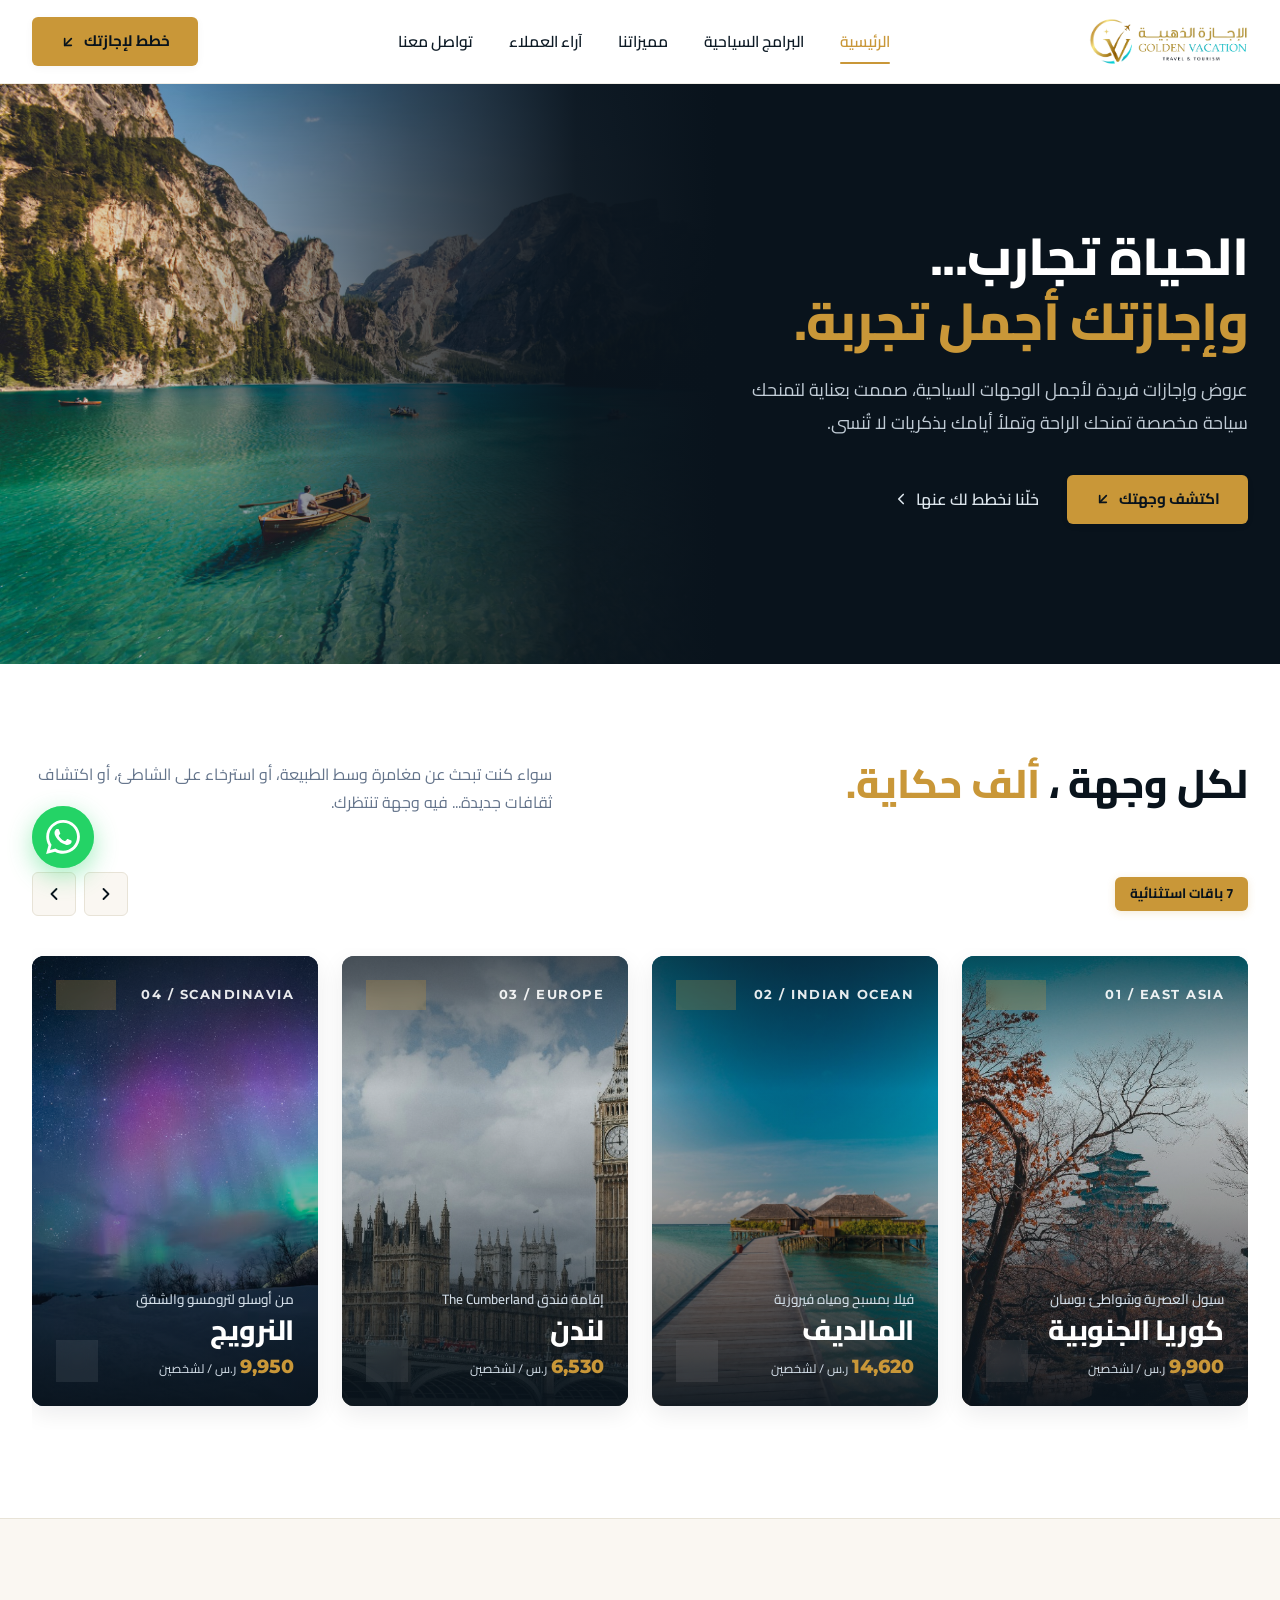
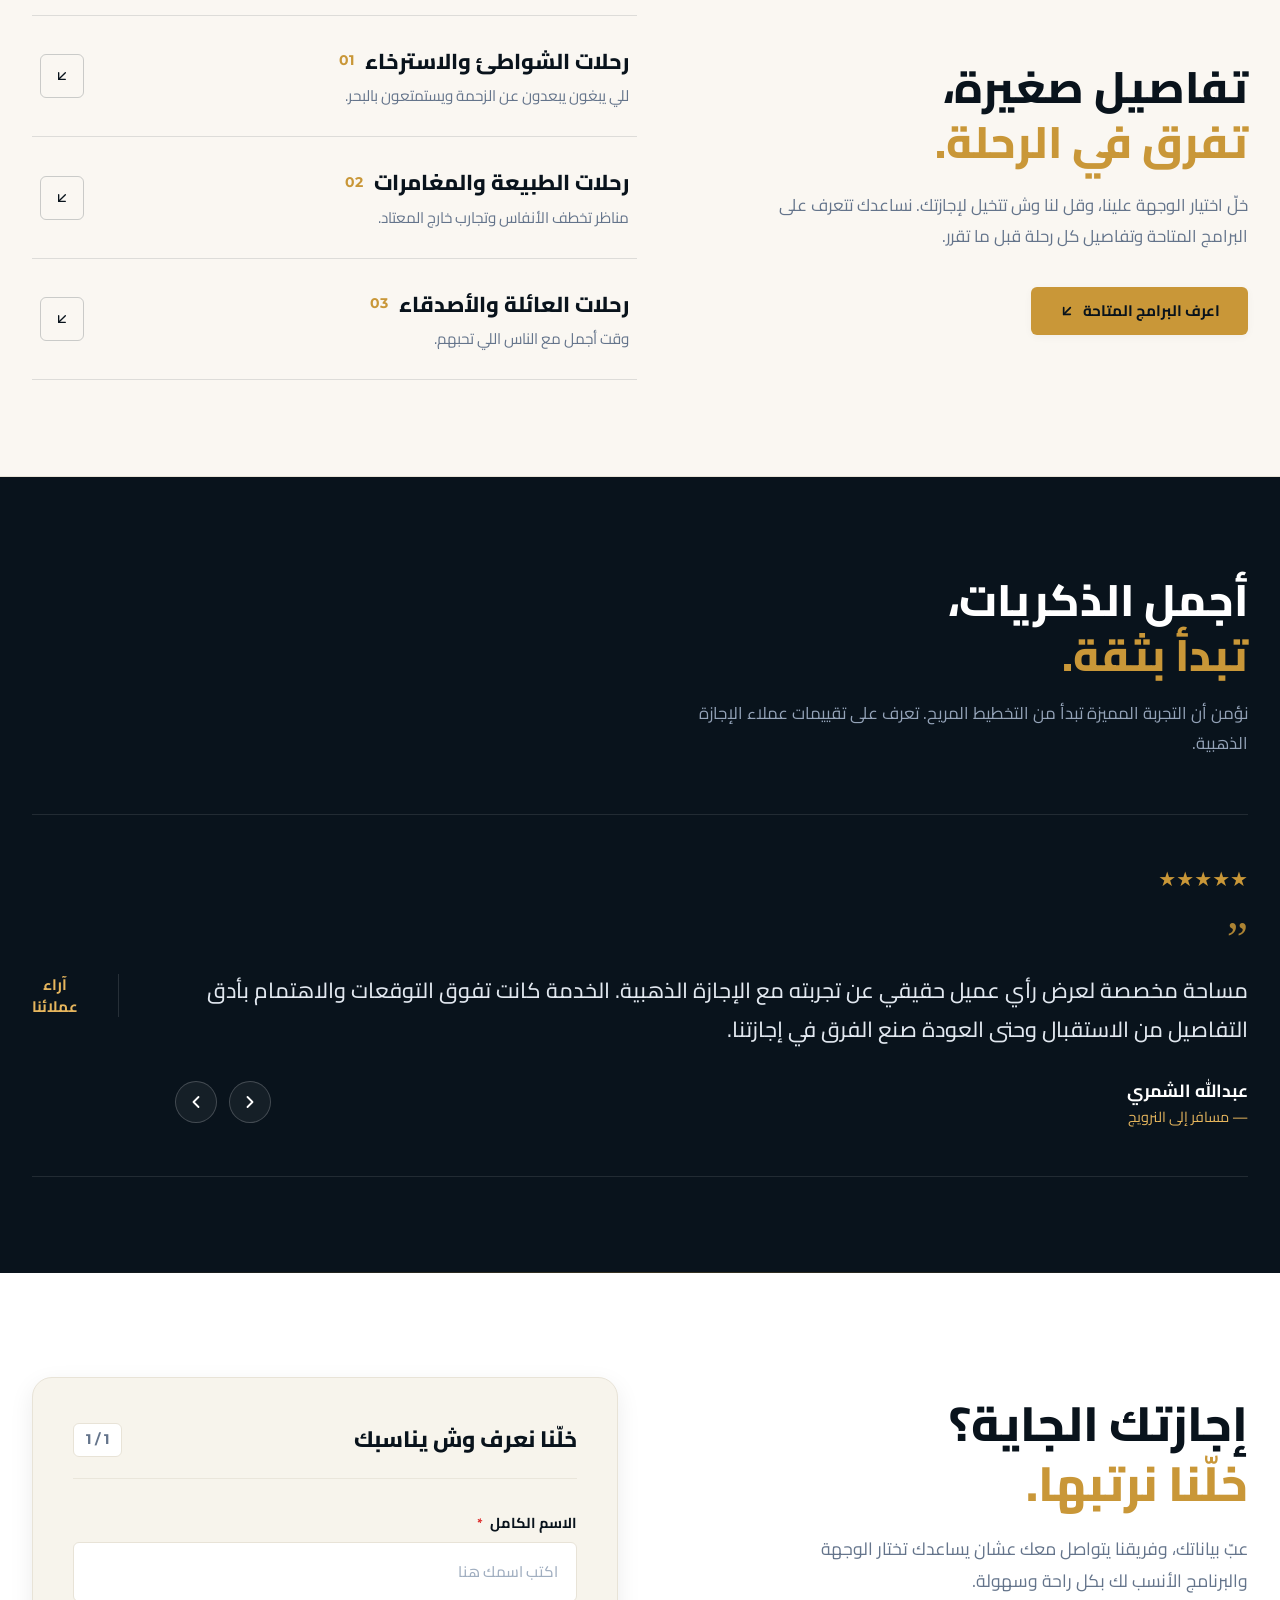
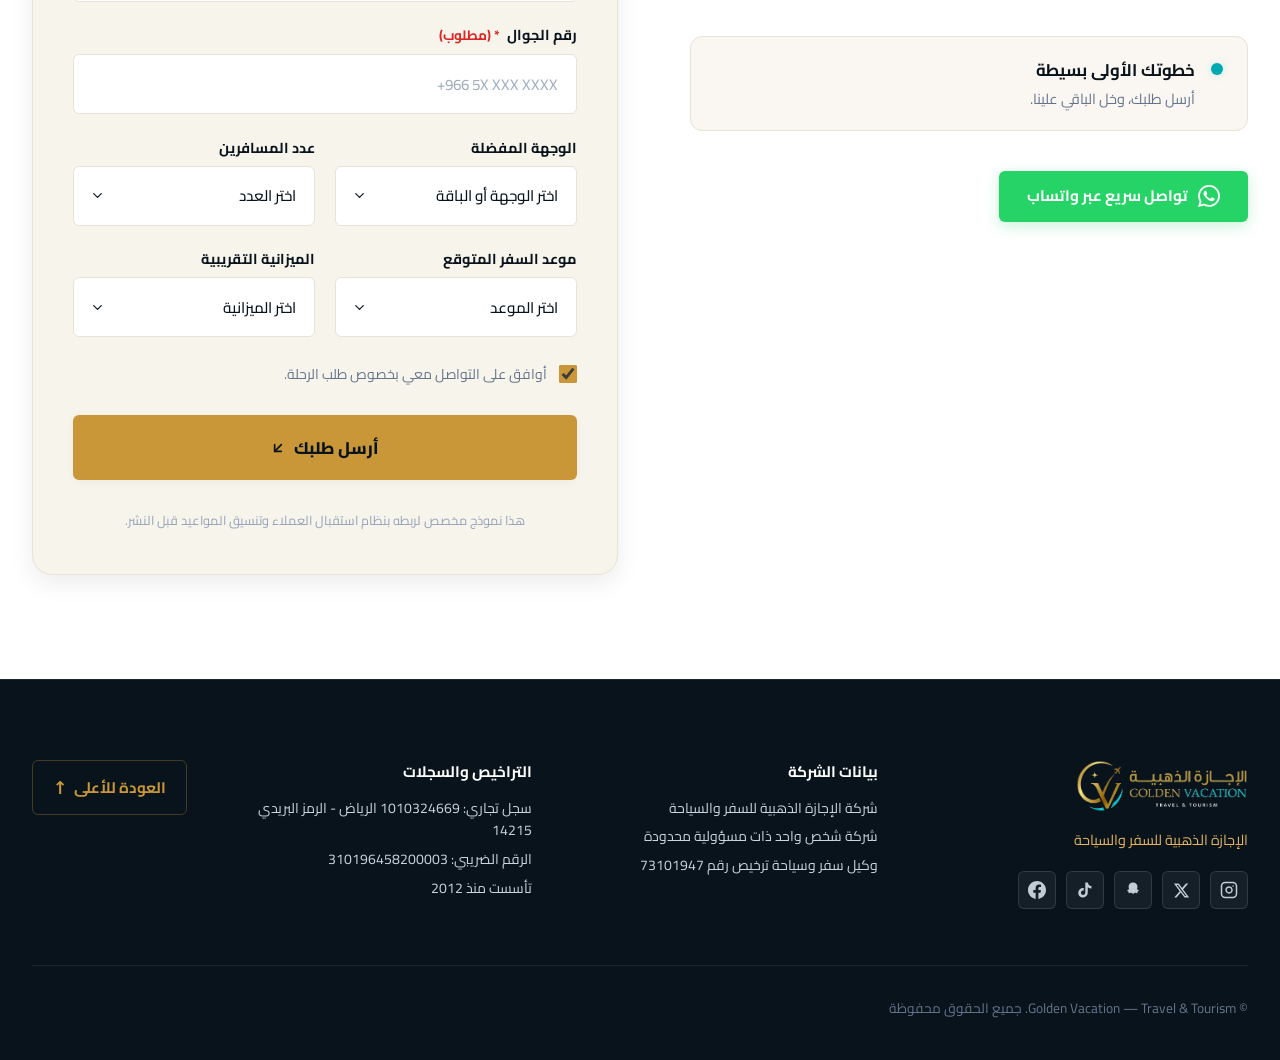
==== google.html @ 594eaebe "feat: configure dedicated Google {G2} and Snapchat {S2} landing pages and enhance traffic detection" ====
<!doctype html>
<html lang="ar" dir="rtl">
  <head>
    <meta charset="UTF-8" />
    <meta name="viewport" content="width=device-width, initial-scale=1.0" />
    <title>
      الإجازة الذهبية | Golden Vacation — الحياة تجارب وإجازتك أجمل تجربة
    </title>
    <meta
      name="description"
      content="عروض وإجازات فريدة لأجمل الوجهات السياحية، صممت بعناية لتمنحك سياحة مخصصة تمنحك الراحة وتملأ أيامك بذكريات لا تُنسى."
    />

    <!-- Favicon -->
    <link rel="icon" type="image/svg+xml" href="assets/logo.svg" />

    <!-- Google Fonts: Cairo & Montserrat -->
    <link rel="preconnect" href="https://fonts.googleapis.com" />
    <link rel="preconnect" href="https://fonts.gstatic.com" crossorigin />
    <link
      href="https://fonts.googleapis.com/css2?family=Cairo:wght@400;500;600;700;800;900&family=Montserrat:wght@500;600;700;800&display=swap"
      rel="stylesheet"
    />

    <!-- Stylesheet -->
    <link rel="stylesheet" href="styles.css?v=4.0" />
  </head>
  <body data-source="google">
    <!-- ========================================================================
       Header / Navbar
       ======================================================================== -->
    <header class="site-header">
      <div class="container nav-container">
        <!-- Right: Brand Logo -->
        <a
          href="#hero"
          class="brand-link"
          aria-label="الإجازة الذهبية الرئيسية"
        >
          <img
            src="assets/logo_original.png"
            alt="شعار الإجازة الذهبية Golden Vacation"
            class="brand-logo-img"
          />
        </a>

        <!-- Center: Navigation Links -->
        <nav aria-label="القائمة الرئيسية">
          <ul class="nav-menu" id="navMenu">
            <li><a href="#hero" class="nav-link active">الرئيسية</a></li>
            <li>
              <a href="#destinations" class="nav-link">البرامج السياحية</a>
            </li>
            <li><a href="#features" class="nav-link">مميزاتنا</a></li>
            <li><a href="#testimonials" class="nav-link">آراء العملاء</a></li>
            <li><a href="#booking" class="nav-link">تواصل معنا</a></li>
          </ul>
        </nav>

        <!-- Left: CTA Action Button & Mobile Toggle -->
        <div class="nav-actions">
          <a href="#booking" class="btn-primary">
            <span>خطط لإجازتك</span>
            <svg
              class="arrow-icon"
              viewBox="0 0 24 24"
              fill="none"
              stroke="currentColor"
              stroke-width="2.5"
              stroke-linecap="round"
              stroke-linejoin="round"
            >
              <line x1="17" y1="7" x2="7" y2="17"></line>
              <polyline points="17 17 7 17 7 7"></polyline>
            </svg>
          </a>

          <button
            class="mobile-toggle"
            id="mobileToggle"
            aria-label="فتح القائمة"
            aria-expanded="false"
          >
            <span></span>
            <span></span>
            <span></span>
          </button>
        </div>
      </div>
    </header>

    <!-- ========================================================================
       Hero Section
       ======================================================================== -->
    <section class="hero-section" id="hero">
      <div class="hero-bg-container">
        <img
          src="assets/images/hero_original.png"
          alt="بحيرة جبلية ساحرة مع قارب تجديف"
          class="hero-bg-image"
        />
        <div class="hero-gradient-overlay"></div>
      </div>

      <div class="container hero-container">
        <div class="hero-content">
          <h1 class="hero-title">
            <span class="title-white">الحياة تجارب...</span>
            <span class="title-gold">وإجازتك أجمل تجربة.</span>
          </h1>
          <p class="hero-subtitle">
            عروض وإجازات فريدة لأجمل الوجهات السياحية، صممت بعناية لتمنحك سياحة
            مخصصة تمنحك الراحة وتملأ أيامك بذكريات لا تُنسى.
          </p>

          <div class="hero-cta-group">
            <a href="#destinations" class="btn-primary">
              <span>اكتشف وجهتك</span>
              <svg
                class="arrow-icon"
                viewBox="0 0 24 24"
                fill="none"
                stroke="currentColor"
                stroke-width="2.5"
                stroke-linecap="round"
                stroke-linejoin="round"
              >
                <line x1="17" y1="7" x2="7" y2="17"></line>
                <polyline points="17 17 7 17 7 7"></polyline>
              </svg>
            </a>

            <a href="#booking" class="hero-link-secondary">
              <span>خلّنا نخطط لك عنها</span>
              <svg
                width="18"
                height="18"
                viewBox="0 0 24 24"
                fill="none"
                stroke="currentColor"
                stroke-width="2.2"
                stroke-linecap="round"
                stroke-linejoin="round"
              >
                <polyline points="15 18 9 12 15 6"></polyline>
              </svg>
            </a>
          </div>
        </div>
      </div>
    </section>

    <!-- ========================================================================
       Destinations Section ("لكل وجهة ، ألف حكاية.")
       ======================================================================== -->
    <section class="destinations-section" id="destinations">
      <div class="container">
        <!-- Section Header -->
        <div class="section-header-row">
          <div class="section-title-wrap">
            <h2 class="section-heading">
              لكل وجهة ، <span class="gold-highlight">ألف حكاية.</span>
            </h2>
          </div>

          <div class="section-desc-wrap">
            <p class="section-subtext">
              سواء كنت تبحث عن مغامرة وسط الطبيعة، أو استرخاء على الشاطئ، أو
              اكتشاف ثقافات جديدة... فيه وجهة تنتظرك.
            </p>
          </div>
        </div>

        <!-- Slider Controls & Mouse Swipe Hint -->
        <div class="destinations-toolbar">
          <div class="dest-swipe-hint">
            <span class="swipe-badge">7 باقات استثنائية</span>
            <!-- <span class="swipe-text">
              <svg
                width="18"
                height="18"
                viewBox="0 0 24 24"
                fill="none"
                stroke="currentColor"
                stroke-width="2"
                stroke-linecap="round"
                stroke-linejoin="round"
              >
                <polyline points="17 11 12 6 7 11"></polyline>
                <polyline points="17 18 12 13 7 18"></polyline>
              </svg>
            </span> -->
          </div>

          <div class="dest-slider-arrows">
            <button
              class="slider-arrow-btn prev"
              id="destPrevBtn"
              aria-label="الباقة السابقة"
              title="السابق"
            >
              <svg
                width="20"
                height="20"
                viewBox="0 0 24 24"
                fill="none"
                stroke="currentColor"
                stroke-width="2.2"
                stroke-linecap="round"
                stroke-linejoin="round"
              >
                <polyline points="9 18 15 12 9 6"></polyline>
              </svg>
            </button>
            <button
              class="slider-arrow-btn next"
              id="destNextBtn"
              aria-label="الباقة التالية"
              title="التالي"
            >
              <svg
                width="20"
                height="20"
                viewBox="0 0 24 24"
                fill="none"
                stroke="currentColor"
                stroke-width="2.2"
                stroke-linecap="round"
                stroke-linejoin="round"
              >
                <polyline points="15 18 9 12 15 6"></polyline>
              </svg>
            </button>
          </div>
        </div>

        <!-- 7 Destination Packages Carousel Grid (RTL) -->
        <div class="destinations-grid" id="destinationsGrid">
          <!-- Package 1: South Korea (كوريا الجنوبية) -->
          <article
            class="destination-card"
            data-destination="korea"
            data-category="asia"
            tabindex="0"
            role="button"
            aria-label="تفاصيل باقة كوريا الجنوبية"
          >
            <div class="card-img-wrapper">
              <img
                src="assets/images/dest_korea_original.jpg"
                alt="كوريا الجنوبية — سيول وبوسان"
                class="card-img"
                loading="lazy"
              />
            </div>
            <div class="card-overlay"></div>
            <div class="card-content">
              <div class="card-top-row">
                <div class="card-tag">01 / EAST ASIA</div>
                <div class="card-duration-badge">7 ليالي</div>
              </div>
              <div class="card-footer-info">
                <div class="card-text-block">
                  <div class="card-subtitle">سيول العصرية وشواطئ بوسان</div>
                  <h3 class="card-title">كوريا الجنوبية</h3>
                  <div class="card-price-tag">
                    <span class="price-num">9,900</span>
                    <span class="price-curr">ر.س / لشخصين</span>
                  </div>
                </div>
                <div
                  class="card-action-btn"
                  aria-hidden="true"
                  title="عرض التفاصيل"
                >
                  <svg
                    width="18"
                    height="18"
                    viewBox="0 0 24 24"
                    fill="none"
                    stroke="currentColor"
                    stroke-width="2"
                    stroke-linecap="round"
                    stroke-linejoin="round"
                  >
                    <line x1="17" y1="7" x2="7" y2="17"></line>
                    <polyline points="17 17 7 17 7 7"></polyline>
                  </svg>
                </div>
              </div>
            </div>
          </article>

          <!-- Package 2: Maldives (المالديف) -->
          <article
            class="destination-card"
            data-destination="maldives"
            data-category="islands honeymoon"
            tabindex="0"
            role="button"
            aria-label="تفاصيل باقة المالديف"
          >
            <div class="card-img-wrapper">
              <img
                src="assets/images/dest_maldives_original.jpg"
                alt="فيلا بمسبح خاص في المالديف"
                class="card-img"
                loading="lazy"
              />
            </div>
            <div class="card-overlay"></div>
            <div class="card-content">
              <div class="card-top-row">
                <div class="card-tag">02 / INDIAN OCEAN</div>
                <div class="card-duration-badge">4 ليالي</div>
              </div>
              <div class="card-footer-info">
                <div class="card-text-block">
                  <div class="card-subtitle">فيلا بمسبح ومياه فيروزية</div>
                  <h3 class="card-title">المالديف</h3>
                  <div class="card-price-tag">
                    <span class="price-num">14,620</span>
                    <span class="price-curr">ر.س / لشخصين</span>
                  </div>
                </div>
                <div
                  class="card-action-btn"
                  aria-hidden="true"
                  title="عرض التفاصيل"
                >
                  <svg
                    width="18"
                    height="18"
                    viewBox="0 0 24 24"
                    fill="none"
                    stroke="currentColor"
                    stroke-width="2"
                    stroke-linecap="round"
                    stroke-linejoin="round"
                  >
                    <line x1="17" y1="7" x2="7" y2="17"></line>
                    <polyline points="17 17 7 17 7 7"></polyline>
                  </svg>
                </div>
              </div>
            </div>
          </article>

          <!-- Package 3: London (لندن) -->
          <article
            class="destination-card"
            data-destination="london"
            data-category="europe"
            tabindex="0"
            role="button"
            aria-label="تفاصيل باقة لندن"
          >
            <div class="card-img-wrapper">
              <img
                src="assets/images/dest_london_original.jpg"
                alt="معالم لندن وساعة بيج بن"
                class="card-img"
                loading="lazy"
              />
            </div>
            <div class="card-overlay"></div>
            <div class="card-content">
              <div class="card-top-row">
                <div class="card-tag">03 / EUROPE</div>
                <div class="card-duration-badge">4 ليالي</div>
              </div>
              <div class="card-footer-info">
                <div class="card-text-block">
                  <div class="card-subtitle">إقامة فندق The Cumberland</div>
                  <h3 class="card-title">لندن</h3>
                  <div class="card-price-tag">
                    <span class="price-num">6,530</span>
                    <span class="price-curr">ر.س / لشخصين</span>
                  </div>
                </div>
                <div
                  class="card-action-btn"
                  aria-hidden="true"
                  title="عرض التفاصيل"
                >
                  <svg
                    width="18"
                    height="18"
                    viewBox="0 0 24 24"
                    fill="none"
                    stroke="currentColor"
                    stroke-width="2"
                    stroke-linecap="round"
                    stroke-linejoin="round"
                  >
                    <line x1="17" y1="7" x2="7" y2="17"></line>
                    <polyline points="17 17 7 17 7 7"></polyline>
                  </svg>
                </div>
              </div>
            </div>
          </article>

          <!-- Package 4: Norway (النرويج) -->
          <article
            class="destination-card"
            data-destination="norway"
            data-category="europe"
            tabindex="0"
            role="button"
            aria-label="تفاصيل رحلة النرويج"
          >
            <div class="card-img-wrapper">
              <img
                src="assets/images/dest_norway_original.png"
                alt="أضواء الشفق القطبي في النرويج"
                class="card-img"
                loading="lazy"
              />
            </div>
            <div class="card-overlay"></div>
            <div class="card-content">
              <div class="card-top-row">
                <div class="card-tag">04 / SCANDINAVIA</div>
                <div class="card-duration-badge">7 ليالي</div>
              </div>
              <div class="card-footer-info">
                <div class="card-text-block">
                  <div class="card-subtitle">من أوسلو لترومسو والشفق</div>
                  <h3 class="card-title">النرويج</h3>
                  <div class="card-price-tag">
                    <span class="price-num">9,950</span>
                    <span class="price-curr">ر.س / لشخصين</span>
                  </div>
                </div>
                <div
                  class="card-action-btn"
                  aria-hidden="true"
                  title="عرض التفاصيل"
                >
                  <svg
                    width="18"
                    height="18"
                    viewBox="0 0 24 24"
                    fill="none"
                    stroke="currentColor"
                    stroke-width="2"
                    stroke-linecap="round"
                    stroke-linejoin="round"
                  >
                    <line x1="17" y1="7" x2="7" y2="17"></line>
                    <polyline points="17 17 7 17 7 7"></polyline>
                  </svg>
                </div>
              </div>
            </div>
          </article>

          <!-- Package 5: Thailand (تايلاند — شهر عسل) -->
          <article
            class="destination-card"
            data-destination="thailand"
            data-category="asia honeymoon"
            tabindex="0"
            role="button"
            aria-label="تفاصيل باقة تايلاند شهر عسل"
          >
            <div class="card-img-wrapper">
              <img
                src="assets/images/dest_thailand_original.png"
                alt="بانكوك وبوكيت في تايلاند"
                class="card-img"
                loading="lazy"
              />
            </div>
            <div class="card-overlay"></div>
            <div class="card-content">
              <div class="card-top-row">
                <div class="card-tag">05 / HONEYMOON</div>
                <div class="card-duration-badge">شهر عسل - 8 ليالي</div>
              </div>
              <div class="card-footer-info">
                <div class="card-text-block">
                  <div class="card-subtitle">بانكوك وبوكيت وفيلا بمسبح</div>
                  <h3 class="card-title">تايلاند</h3>
                  <div class="card-price-tag">
                    <span class="price-num">6,180</span>
                    <span class="price-curr">ر.س / لشخصين</span>
                  </div>
                </div>
                <div
                  class="card-action-btn"
                  aria-hidden="true"
                  title="عرض التفاصيل"
                >
                  <svg
                    width="18"
                    height="18"
                    viewBox="0 0 24 24"
                    fill="none"
                    stroke="currentColor"
                    stroke-width="2"
                    stroke-linecap="round"
                    stroke-linejoin="round"
                  >
                    <line x1="17" y1="7" x2="7" y2="17"></line>
                    <polyline points="17 17 7 17 7 7"></polyline>
                  </svg>
                </div>
              </div>
            </div>
          </article>

          <!-- Package 6: Georgia (جورجيا) -->
          <article
            class="destination-card"
            data-destination="georgia"
            data-category="europe"
            tabindex="0"
            role="button"
            aria-label="تفاصيل رحلة جورجيا"
          >
            <div class="card-img-wrapper">
              <img
                src="assets/images/dest_georgia_original.png"
                alt="مدينة تبليسي وجبال جورجيا"
                class="card-img"
                loading="lazy"
              />
            </div>
            <div class="card-overlay"></div>
            <div class="card-content">
              <div class="card-top-row">
                <div class="card-tag">06 / CAUCASUS</div>
                <div class="card-duration-badge">7 ليالي</div>
              </div>
              <div class="card-footer-info">
                <div class="card-text-block">
                  <div class="card-subtitle">تبليسي وباكورياني وسحر باتومي</div>
                  <h3 class="card-title">جورجيا</h3>
                  <div class="card-price-tag">
                    <span class="price-num">3,650</span>
                    <span class="price-curr">ر.س / لشخصين</span>
                  </div>
                </div>
                <div
                  class="card-action-btn"
                  aria-hidden="true"
                  title="عرض التفاصيل"
                >
                  <svg
                    width="18"
                    height="18"
                    viewBox="0 0 24 24"
                    fill="none"
                    stroke="currentColor"
                    stroke-width="2"
                    stroke-linecap="round"
                    stroke-linejoin="round"
                  >
                    <line x1="17" y1="7" x2="7" y2="17"></line>
                    <polyline points="17 17 7 17 7 7"></polyline>
                  </svg>
                </div>
              </div>
            </div>
          </article>

          <!-- Package 7: Mauritius (موريشيوس) -->
          <article
            class="destination-card"
            data-destination="mauritius"
            data-category="islands"
            tabindex="0"
            role="button"
            aria-label="تفاصيل رحلة موريشيوس"
          >
            <div class="card-img-wrapper">
              <img
                src="assets/images/dest_mauritius_original.png"
                alt="منتجعات موريشيوس الفاخرة والمحيط"
                class="card-img"
                loading="lazy"
              />
            </div>
            <div class="card-overlay"></div>
            <div class="card-content">
              <div class="card-top-row">
                <div class="card-tag">07 / INDIAN OCEAN</div>
                <div class="card-duration-badge">5 ليالي</div>
              </div>
              <div class="card-footer-info">
                <div class="card-text-block">
                  <div class="card-subtitle">جناح بإطلالة محيط وجولات خاصة</div>
                  <h3 class="card-title">موريشيوس</h3>
                  <div class="card-price-tag">
                    <span class="price-num">11,650</span>
                    <span class="price-curr">ر.س / لشخصين</span>
                  </div>
                </div>
                <div
                  class="card-action-btn"
                  aria-hidden="true"
                  title="عرض التفاصيل"
                >
                  <svg
                    width="18"
                    height="18"
                    viewBox="0 0 24 24"
                    fill="none"
                    stroke="currentColor"
                    stroke-width="2"
                    stroke-linecap="round"
                    stroke-linejoin="round"
                  >
                    <line x1="17" y1="7" x2="7" y2="17"></line>
                    <polyline points="17 17 7 17 7 7"></polyline>
                  </svg>
                </div>
              </div>
            </div>
          </article>
        </div>
      </div>
    </section>

    <!-- ========================================================================
       Features Section ("تفاصيل صغيرة، تفرق في الرحلة.")
       ======================================================================== -->
    <section class="features-section" id="features">
      <div class="container features-layout">
        <!-- Right Column: Heading & Description -->
        <div class="features-text-col">
          <h2 class="features-heading">
            <span class="line-dark">تفاصيل صغيرة،</span>
            <span class="line-gold">تفرق في الرحلة.</span>
          </h2>
          <p class="features-desc">
            خلّ اختيار الوجهة علينا، وقل لنا وش تتخيل لإجازتك. نساعدك تتعرف على
            البرامج المتاحة وتفاصيل كل رحلة قبل ما تقرر.
          </p>
          <a href="#booking" class="btn-primary">
            <span>اعرف البرامج المتاحة</span>
            <svg
              class="arrow-icon"
              viewBox="0 0 24 24"
              fill="none"
              stroke="currentColor"
              stroke-width="2.5"
              stroke-linecap="round"
              stroke-linejoin="round"
            >
              <line x1="17" y1="7" x2="7" y2="17"></line>
              <polyline points="17 17 7 17 7 7"></polyline>
            </svg>
          </a>
        </div>

        <!-- Left Column: 3 Feature Rows -->
        <div class="features-list">
          <!-- Feature 1 -->
          <div
            class="feature-item-card"
            onclick="
              document
                .getElementById('booking')
                .scrollIntoView({ behavior: 'smooth' })
            "
          >
            <div class="feature-info">
              <div class="feature-header-line">
                <h3 class="feature-name">رحلات الشواطئ والاسترخاء</h3>
                <span class="feature-num">01</span>
              </div>
              <p class="feature-summary">
                للي يبغون يبعدون عن الزحمة ويستمتعون بالبحر.
              </p>
            </div>
            <div class="feature-arrow-btn" aria-hidden="true">
              <svg
                width="16"
                height="16"
                viewBox="0 0 24 24"
                fill="none"
                stroke="currentColor"
                stroke-width="2"
                stroke-linecap="round"
                stroke-linejoin="round"
              >
                <line x1="17" y1="7" x2="7" y2="17"></line>
                <polyline points="17 17 7 17 7 7"></polyline>
              </svg>
            </div>
          </div>

          <!-- Feature 2 -->
          <div
            class="feature-item-card"
            onclick="
              document
                .getElementById('booking')
                .scrollIntoView({ behavior: 'smooth' })
            "
          >
            <div class="feature-info">
              <div class="feature-header-line">
                <h3 class="feature-name">رحلات الطبيعة والمغامرات</h3>
                <span class="feature-num">02</span>
              </div>
              <p class="feature-summary">
                مناظر تخطف الأنفاس وتجارب خارج المعتاد.
              </p>
            </div>
            <div class="feature-arrow-btn" aria-hidden="true">
              <svg
                width="16"
                height="16"
                viewBox="0 0 24 24"
                fill="none"
                stroke="currentColor"
                stroke-width="2"
                stroke-linecap="round"
                stroke-linejoin="round"
              >
                <line x1="17" y1="7" x2="7" y2="17"></line>
                <polyline points="17 17 7 17 7 7"></polyline>
              </svg>
            </div>
          </div>

          <!-- Feature 3 -->
          <div
            class="feature-item-card"
            onclick="
              document
                .getElementById('booking')
                .scrollIntoView({ behavior: 'smooth' })
            "
          >
            <div class="feature-info">
              <div class="feature-header-line">
                <h3 class="feature-name">رحلات العائلة والأصدقاء</h3>
                <span class="feature-num">03</span>
              </div>
              <p class="feature-summary">وقت أجمل مع الناس اللي تحبهم.</p>
            </div>
            <div class="feature-arrow-btn" aria-hidden="true">
              <svg
                width="16"
                height="16"
                viewBox="0 0 24 24"
                fill="none"
                stroke="currentColor"
                stroke-width="2"
                stroke-linecap="round"
                stroke-linejoin="round"
              >
                <line x1="17" y1="7" x2="7" y2="17"></line>
                <polyline points="17 17 7 17 7 7"></polyline>
              </svg>
            </div>
          </div>
        </div>
      </div>
    </section>

    <!-- ========================================================================
       Testimonials Section ("أجمل الذكريات، تبدأ بثقة.")
       ======================================================================== -->
    <section class="testimonials-section" id="testimonials">
      <div class="container">
        <!-- Section Header -->
        <div class="testimonials-header">
          <h2 class="testimonials-heading">
            <span class="line-white">أجمل الذكريات،</span>
            <span class="line-gold">تبدأ بثقة.</span>
          </h2>
          <p class="testimonials-subtext">
            نؤمن أن التجربة المميزة تبدأ من التخطيط المريح. تعرف على تقييمات
            عملاء الإجازة الذهبية.
          </p>
        </div>

        <!-- Testimonial Carousel Card -->
        <div class="testimonial-card-main">
          <!-- Right Main Body -->
          <div class="testimonial-body">
            <div class="stars-row" aria-label="تقييم 5 نجوم">★★★★★</div>
            <div class="quote-icon-decor">”</div>
            <p class="testimonial-quote-text" id="testimonialQuote">
              مساحة مخصصة لعرض رأي عميل حقيقي عن تجربته مع الإجازة الذهبية.
              الخدمة كانت تفوق التوقعات والاهتمام بأدق التفاصيل من الاستقبال
              وحتى العودة صنع الفرق في إجازتنا.
            </p>

            <div class="author-row">
              <div class="author-info">
                <div class="author-name" id="authorName">عبدالله الشمري</div>
                <div class="author-destination" id="authorDest">
                  — مسافر إلى النرويج
                </div>
              </div>

              <!-- Navigation Controls -->
              <div class="carousel-nav-btns">
                <button
                  class="nav-circle-btn"
                  id="prevTestimonial"
                  aria-label="الرأي السابق"
                >
                  <svg
                    width="20"
                    height="20"
                    viewBox="0 0 24 24"
                    fill="none"
                    stroke="currentColor"
                    stroke-width="2.2"
                    stroke-linecap="round"
                    stroke-linejoin="round"
                  >
                    <polyline points="9 18 15 12 9 6"></polyline>
                  </svg>
                </button>
                <button
                  class="nav-circle-btn"
                  id="nextTestimonial"
                  aria-label="الرأي التالي"
                >
                  <svg
                    width="20"
                    height="20"
                    viewBox="0 0 24 24"
                    fill="none"
                    stroke="currentColor"
                    stroke-width="2.2"
                    stroke-linecap="round"
                    stroke-linejoin="round"
                  >
                    <polyline points="15 18 9 12 15 6"></polyline>
                  </svg>
                </button>
              </div>
            </div>
          </div>

          <!-- Left Side Label -->
          <div class="testimonial-side-label">
            <span>آراء</span>
            <span>عملائنا</span>
          </div>
        </div>
      </div>
    </section>

    <!-- ========================================================================
       Booking & Consultation Section ("إجازتك الجاية؟ خلّنا نرتبها.")
       ======================================================================== -->
    <section class="booking-section" id="booking">
      <div class="container booking-layout">
        <!-- Right Column: Heading & WhatsApp CTA -->
        <div class="booking-text-col">
          <h2 class="booking-heading">
            <span class="line-dark">إجازتك الجاية؟</span>
            <span class="line-gold">خلّنا نرتبها.</span>
          </h2>
          <p class="booking-desc">
            عبّ بياناتك، وفريقنا يتواصل معك عشان يساعدك تختار الوجهة والبرنامج
            الأنسب لك بكل راحة وسهولة.
          </p>

          <!-- Trust Indicator Box -->
          <div class="trust-badge-box">
            <div class="trust-dot"></div>
            <div>
              <div class="trust-title">خطوتك الأولى بسيطة</div>
              <div class="trust-subtitle">أرسل طلبك، وخل الباقي علينا.</div>
            </div>
          </div>

          <!-- WhatsApp Quick Link -->
          <a
            href="https://wa.me/966551433434?text=%D9%85%D8%B1%D8%AD%D8%A8%D8%A7%D9%8B%D8%8C%20%D8%A3%D8%B1%D8%BA%D8%A8%20%D8%A8%D8%A7%D9%84%D8%A7%D8%B3%D8%AA%D9%81%D8%B3%D8%A7%D8%B1%20%D8%B9%D9%86%20%D8%A8%D8%B1%D8%A7%D9%85%D8%AC%20%D8%A7%D9%84%D8%A5%D8%AC%D8%A7%D8%B2%D8%A9%20%D8%A7%D9%84%D8%B0%D9%87%D8%A8%D9%8A%D8%A9%20%7BG2%7D"
            target="_blank"
            rel="noopener noreferrer"
            class="whatsapp-direct-btn"
            id="directWhatsappBtn"
          >
            <svg width="22" height="22" viewBox="0 0 24 24" fill="currentColor">
              <path
                d="M.057 24l1.687-6.163c-1.041-1.804-1.588-3.849-1.587-5.946.003-6.556 5.338-11.891 11.893-11.891 3.181.001 6.167 1.24 8.413 3.488 2.245 2.248 3.481 5.236 3.48 8.414-.003 6.557-5.338 11.892-11.893 11.892-1.99-.001-3.951-.5-5.688-1.448l-6.305 1.654zm6.597-3.807c1.676.995 3.276 1.591 5.392 1.592 5.448 0 9.886-4.434 9.889-9.885.002-5.462-4.415-9.89-9.881-9.892-5.452 0-9.887 4.434-9.889 9.884-.001 2.225.651 3.891 1.746 5.634l-.999 3.648 3.742-.981zm11.387-5.464c-.074-.124-.272-.198-.57-.347-.297-.149-1.758-.868-2.031-.967-.272-.099-.47-.149-.669.149-.198.297-.768.967-.941 1.165-.173.198-.347.223-.644.074-.297-.149-1.255-.462-2.39-1.475-.883-.788-1.48-1.761-1.653-2.059-.173-.297-.018-.458.13-.606.134-.133.297-.347.446-.521.151-.172.2-.296.3-.495.099-.198.05-.372-.025-.521-.075-.148-.669-1.611-.916-2.206-.242-.579-.487-.501-.669-.51l-.57-.01c-.198 0-.52.074-.792.372s-1.04 1.016-1.04 2.479 1.065 2.876 1.213 3.074c.149.198 2.095 3.2 5.076 4.487.709.306 1.263.489 1.694.626.712.226 1.36.194 1.872.118.571-.085 1.758-.719 2.006-1.413.248-.695.248-1.29.173-1.414z"
              />
            </svg>
            <span>تواصل سريع عبر واتساب</span>
          </a>
        </div>

        <!-- Left Column: Interactive Booking Form -->
        <div class="form-card">
          <div class="form-header">
            <h3 class="form-title">خلّنا نعرف وش يناسبك</h3>
            <span class="form-step-tag">1 / 1</span>
          </div>

          <form class="booking-form" id="bookingForm" novalidate>
            <!-- Full Name -->
            <div class="form-group">
              <label for="fullName" class="form-label"
                >الاسم الكامل <span class="required-badge">*</span></label
              >
              <input
                type="text"
                id="fullName"
                class="form-input"
                placeholder="اكتب اسمك هنا"
                required
                autocomplete="name"
              />
              <div
                class="form-field-error"
                id="nameError"
                style="display: none"
              ></div>
            </div>

            <!-- Phone Number -->
            <div class="form-group">
              <label for="phoneNumber" class="form-label"
                >رقم الجوال <span class="required-badge">* (مطلوب)</span></label
              >
              <input
                type="tel"
                id="phoneNumber"
                class="form-input"
                placeholder="+966 5X XXX XXXX"
                dir="ltr"
                style="text-align: right"
                required
                pattern="^(\+?966|00966|0)?5[0-9]{8}$"
                inputmode="tel"
                autocomplete="tel"
              />
              <div
                class="form-field-error"
                id="phoneError"
                style="display: none"
              ></div>
            </div>

            <!-- Destination & Travelers (2 cols) -->
            <div class="form-row-2">
              <div class="form-group">
                <label for="destinationSelect" class="form-label"
                  >الوجهة المفضلة</label
                >
                <select id="destinationSelect" class="form-select" required>
                  <option value="" disabled selected>
                    اختر الوجهة أو الباقة
                  </option>
                  <option value="korea">
                    كوريا الجنوبية (7 ليالي — 9,900 ر.س)
                  </option>
                  <option value="maldives">
                    المالديف (4 ليالي — 14,620 ر.س)
                  </option>
                  <option value="london">لندن (4 ليالي — 6,530 ر.س)</option>
                  <option value="norway">النرويج (7 ليالي — 9,950 ر.س)</option>
                  <option value="thailand">
                    تايلاند — شهر عسل (8 ليالي — 6,180 ر.س)
                  </option>
                  <option value="georgia">جورجيا (7 ليالي — 3,650 ر.س)</option>
                  <option value="mauritius">
                    موريشيوس (5 ليالي — 11,650 ر.س)
                  </option>
                  <option value="other">وجهة أخرى (حدد لاحقاً)</option>
                </select>
              </div>

              <div class="form-group">
                <label for="travelersSelect" class="form-label"
                  >عدد المسافرين</label
                >
                <select id="travelersSelect" class="form-select" required>
                  <option value="" disabled selected>اختر العدد</option>
                  <option value="1">شخص واحد</option>
                  <option value="2">شخصين</option>
                  <option value="3-4">عائلة (3 - 4 أشخاص)</option>
                  <option value="5+">عائلة أو مجموعة (5+ أشخاص)</option>
                </select>
              </div>
            </div>

            <!-- Date & Budget (2 cols) -->
            <div class="form-row-2">
              <div class="form-group">
                <label for="travelDateSelect" class="form-label"
                  >موعد السفر المتوقع</label
                >
                <select id="travelDateSelect" class="form-select">
                  <option value="" disabled selected>اختر الموعد</option>
                  <option value="soon">خلال أسبوعين</option>
                  <option value="next_month">خلال الشهر القادم</option>
                  <option value="summer">موسم الصيف القادم</option>
                  <option value="holidays">عطلة الأعياد</option>
                  <option value="flexible">تاريخ مرن</option>
                </select>
              </div>

              <div class="form-group">
                <label for="budgetSelect" class="form-label"
                  >الميزانية التقريبية</label
                >
                <select id="budgetSelect" class="form-select">
                  <option value="" disabled selected>اختر الميزانية</option>
                  <option value="economy">اقتصادية ومدروسة</option>
                  <option value="comfort">متوسطة ومميزة</option>
                  <option value="vip">فاخرة VIP</option>
                </select>
              </div>
            </div>

            <!-- Agreement Checkbox -->
            <label class="form-checkbox-label">
              <input
                type="checkbox"
                id="agreementCheckbox"
                class="form-checkbox"
                required
                checked
              />
              <span>أوافق على التواصل معي بخصوص طلب الرحلة.</span>
            </label>

            <!-- Submit Button -->
            <button type="submit" class="btn-primary btn-submit-booking">
              <span>أرسل طلبك</span>
              <svg
                class="arrow-icon"
                viewBox="0 0 24 24"
                fill="none"
                stroke="currentColor"
                stroke-width="2.5"
                stroke-linecap="round"
                stroke-linejoin="round"
              >
                <line x1="17" y1="7" x2="7" y2="17"></line>
                <polyline points="17 17 7 17 7 7"></polyline>
              </svg>
            </button>

            <p class="form-disclaimer">
              هذا نموذج مخصص لربطه بنظام استقبال العملاء وتنسيق المواعيد قبل
              النشر.
            </p>
          </form>
        </div>
      </div>
    </section>

    <!-- ========================================================================
       Footer Section
       ======================================================================== -->
    <footer class="site-footer">
      <div class="container">
        <div class="footer-top-grid">
          <!-- Column 1: Logo & Tagline -->
          <div class="footer-brand-col">
            <img
              src="assets/logo_footer_crisp.png"
              alt="شعار الإجازة الذهبية"
              class="footer-logo-img"
            />
            <p class="footer-brand-desc">الإجازة الذهبية للسفر والسياحة</p>

            <!-- Social Media Links (Horizontal) -->
            <div
              class="footer-social-links"
              style="
                display: flex;
                flex-direction: row;
                align-items: center;
                justify-content: flex-start;
                gap: 10px;
                margin-top: 1.25rem;
                flex-wrap: nowrap;
              "
              aria-label="قنوات التواصل الاجتماعي"
            >
              <a
                href="https://www.instagram.com/goldenvac_sa/"
                target="_blank"
                rel="noopener noreferrer"
                class="social-icon-btn"
                style="
                  display: inline-flex;
                  align-items: center;
                  justify-content: center;
                  width: 38px;
                  height: 38px;
                  flex-shrink: 0;
                "
                aria-label="إنستغرام — الإجازة الذهبية"
                title="إنستغرام"
              >
                <svg
                  width="18"
                  height="18"
                  viewBox="0 0 24 24"
                  fill="none"
                  stroke="currentColor"
                  stroke-width="2"
                  stroke-linecap="round"
                  stroke-linejoin="round"
                >
                  <rect x="2" y="2" width="20" height="20" rx="5" ry="5"></rect>
                  <path
                    d="M16 11.37A4 4 0 1 1 12.63 8 4 4 0 0 1 16 11.37z"
                  ></path>
                  <line x1="17.5" y1="6.5" x2="17.51" y2="6.5"></line>
                </svg>
              </a>

              <a
                href="https://x.com/goldenvac_sa"
                target="_blank"
                rel="noopener noreferrer"
                class="social-icon-btn"
                style="
                  display: inline-flex;
                  align-items: center;
                  justify-content: center;
                  width: 38px;
                  height: 38px;
                  flex-shrink: 0;
                "
                aria-label="منصة إكس (تويتر) — الإجازة الذهبية"
                title="منصة إكس"
              >
                <svg
                  width="17"
                  height="17"
                  viewBox="0 0 24 24"
                  fill="currentColor"
                >
                  <path
                    d="M18.244 2.25h3.308l-7.227 8.26 8.502 11.24H16.17l-5.214-6.817L4.99 21.75H1.68l7.73-8.835L1.254 2.25H8.08l4.713 6.231zm-1.161 17.52h1.833L7.084 4.126H5.117z"
                  />
                </svg>
              </a>

              <a
                href="https://www.snapchat.com/@goldenvac_sa"
                target="_blank"
                rel="noopener noreferrer"
                class="social-icon-btn"
                style="
                  display: inline-flex;
                  align-items: center;
                  justify-content: center;
                  width: 38px;
                  height: 38px;
                  flex-shrink: 0;
                "
                aria-label="سناب شات — الإجازة الذهبية"
                title="سناب شات"
              >
                <svg
                  width="18"
                  height="18"
                  viewBox="0 0 24 24"
                  fill="currentColor"
                >
                  <path
                    d="M12.004 2c-3.79 0-5.88 2.63-5.88 5.6 0 1.25.39 2.45.67 3.32-.42.22-.96.55-1.47.88-.47.3-.87.64-.87 1.09 0 .58.55.93 1.39 1.15.09.43.34 1.49.52 1.94.07.17.21.31.42.36.19.04.41-.01.62-.12.63-.35 1.54-.73 2.58-.29.83.35 1.48.91 2.05.91s1.22-.56 2.05-.91c1.04-.44 1.95-.06 2.58.29.21.11.43.16.62.12.21-.05.35-.19.42-.36.18-.45.43-1.51.52-1.94.84-.22 1.39-.57 1.39-1.15 0-.45-.4-.79-.87-1.09-.51-.33-1.05-.66-1.47-.88.28-.87.67-2.07.67-3.32C17.884 4.63 15.794 2 12.004 2z"
                  />
                </svg>
              </a>

              <a
                href="https://www.tiktok.com/@golden_vacation"
                target="_blank"
                rel="noopener noreferrer"
                class="social-icon-btn"
                style="
                  display: inline-flex;
                  align-items: center;
                  justify-content: center;
                  width: 38px;
                  height: 38px;
                  flex-shrink: 0;
                "
                aria-label="تيك توك — الإجازة الذهبية"
                title="تيك توك"
              >
                <svg
                  width="18"
                  height="18"
                  viewBox="0 0 24 24"
                  fill="currentColor"
                >
                  <path
                    d="M19.59 6.69a4.83 4.83 0 0 1-3.77-4.25V2h-3.45v13.67a2.89 2.89 0 0 1-5.2 1.74 2.89 2.89 0 0 1 2.31-4.64c.298-.002.595.042.88.13V9.4a6.33 6.33 0 0 0-1-.08A6.34 6.34 0 0 0 3 15.66a6.34 6.34 0 0 0 10.82 4.47 6.27 6.27 0 0 0 1.88-4.47V8.41a8.31 8.31 0 0 0 4.89 1.59V6.69z"
                  />
                </svg>
              </a>

              <a
                href="https://www.facebook.com/goldvacati0n"
                target="_blank"
                rel="noopener noreferrer"
                class="social-icon-btn"
                style="
                  display: inline-flex;
                  align-items: center;
                  justify-content: center;
                  width: 38px;
                  height: 38px;
                  flex-shrink: 0;
                "
                aria-label="فيسبوك — الإجازة الذهبية"
                title="فيسبوك"
              >
                <svg
                  width="18"
                  height="18"
                  viewBox="0 0 24 24"
                  fill="currentColor"
                >
                  <path
                    d="M24 12.073c0-6.627-5.373-12-12-12s-12 5.373-12 12c0 5.99 4.388 10.954 10.125 11.854v-8.385H7.078v-3.47h3.047V9.43c0-3.007 1.792-4.669 4.533-4.669 1.312 0 2.686.235 2.686.235v2.953H15.83c-1.491 0-1.956.925-1.956 1.874v2.25h3.328l-.532 3.47h-2.796v8.385C19.612 23.027 24 18.062 24 12.073z"
                  />
                </svg>
              </a>
            </div>
          </div>

          <!-- Column 2: Legal Details -->
          <div class="footer-info-col">
            <div class="footer-info-title">بيانات الشركة</div>
            <ul class="footer-info-list">
              <li>شركة الإجازة الذهبية للسفر والسياحة</li>
              <li>شركة شخص واحد ذات مسؤولية محدودة</li>
              <li>وكيل سفر وسياحة ترخيص رقم 73101947</li>
            </ul>
          </div>

          <!-- Column 3: Commercial Record & Tax -->
          <div class="footer-info-col">
            <div class="footer-info-title">التراخيص والسجلات</div>
            <ul class="footer-info-list">
              <li>سجل تجاري: 1010324669 الرياض - الرمز البريدي 14215</li>
              <li>الرقم الضريبي: 310196458200003</li>
              <li>تأسست منذ 2012</li>
            </ul>
          </div>

          <!-- Column 4: Back to Top -->
          <div>
            <button
              class="footer-back-top"
              id="backToTop"
              aria-label="العودة لأعلى الصفحة"
            >
              <span>العودة للأعلى</span>
              <span style="font-size: 1.1rem">↑</span>
            </button>
          </div>
        </div>

        <!-- Bottom Bar -->
        <div class="footer-bottom-bar">
          <div>© Golden Vacation — Travel & Tourism. جميع الحقوق محفوظة</div>
          <div></div>
        </div>
      </div>
    </footer>

    <!-- ========================================================================
       Destination Detail Modal
       ======================================================================== -->
    <div
      class="modal-backdrop"
      id="destinationModal"
      role="dialog"
      aria-modal="true"
      aria-labelledby="modalTitle"
    >
      <div class="modal-container">
        <div class="modal-header-img">
          <img src="" alt="" id="modalImg" />
          <button
            class="modal-close-btn"
            id="modalClose"
            aria-label="إغلاق النافذة"
          >
            ✕
          </button>
        </div>
        <div class="modal-content-body">
          <div class="modal-top-row">
            <div class="modal-dest-tag" id="modalTag">01 / ASIA</div>
            <div class="modal-duration-tag" id="modalDurationTag">7 ليالي</div>
          </div>

          <h3 class="modal-dest-title" id="modalTitle">اسم الوجهة</h3>

          <!-- Price Banner -->
          <div class="modal-price-banner">
            <span class="price-banner-label">السعر لشخصين:</span>
            <span class="price-banner-val" id="modalPrice"
              >9,900 ريال سعودي</span
            >
          </div>

          <p class="modal-dest-desc" id="modalDesc">
            تفاصيل الرحلة والبرنامج...
          </p>

          <!-- Inclusions Box -->
          <div class="modal-inclusions-box">
            <div class="inclusions-title">
              <svg
                width="18"
                height="18"
                viewBox="0 0 24 24"
                fill="none"
                stroke="#C99738"
                stroke-width="2.5"
                stroke-linecap="round"
                stroke-linejoin="round"
              >
                <path d="M22 11.08V12a10 10 0 1 1-5.93-9.14"></path>
                <polyline points="22 4 12 14.01 9 11.01"></polyline>
              </svg>
              <span>تفاصيل ما يشمله العرض:</span>
            </div>
            <p class="inclusions-text" id="modalIncludes">
              يشمل العرض الإقامة والتنقلات من وإلى المطار والقطار بين المدينتين.
            </p>
          </div>

          <div class="modal-highlights">
            <div class="highlight-box">
              <div class="highlight-val" id="modalDuration">7 ليالي</div>
              <div class="highlight-label">مدة الإقامة</div>
            </div>
            <div class="highlight-box">
              <div class="highlight-val" id="modalTarget">شخصين</div>
              <div class="highlight-label">المسافرين</div>
            </div>
            <div class="highlight-box">
              <div class="highlight-val" id="modalType">استرخاء</div>
              <div class="highlight-label">نوع الإجازة</div>
            </div>
          </div>

          <div class="modal-actions-group">
            <button class="btn-primary" id="modalBookBtn">
              <span>طلب حجز الباقة</span>
              <svg
                class="arrow-icon"
                viewBox="0 0 24 24"
                fill="none"
                stroke="currentColor"
                stroke-width="2.5"
                stroke-linecap="round"
                stroke-linejoin="round"
              >
                <line x1="17" y1="7" x2="7" y2="17"></line>
                <polyline points="17 17 7 17 7 7"></polyline>
              </svg>
            </button>

            <a
              href="#"
              target="_blank"
              rel="noopener noreferrer"
              class="btn-whatsapp-modal"
              id="modalWhatsappLink"
            >
              <svg
                width="20"
                height="20"
                viewBox="0 0 24 24"
                fill="currentColor"
              >
                <path
                  d="M.057 24l1.687-6.163c-1.041-1.804-1.588-3.849-1.587-5.946.003-6.556 5.338-11.891 11.893-11.891 3.181.001 6.167 1.24 8.413 3.488 2.245 2.248 3.481 5.236 3.48 8.414-.003 6.557-5.338 11.892-11.893 11.892-1.99-.001-3.951-.5-5.688-1.448l-6.305 1.654zm6.597-3.807c1.676.995 3.276 1.591 5.392 1.592 5.448 0 9.886-4.434 9.889-9.885.002-5.462-4.415-9.89-9.881-9.892-5.452 0-9.887 4.434-9.889 9.884-.001 2.225.651 3.891 1.746 5.634l-.999 3.648 3.742-.981zm11.387-5.464c-.074-.124-.272-.198-.57-.347-.297-.149-1.758-.868-2.031-.967-.272-.099-.47-.149-.669.149-.198.297-.768.967-.941 1.165-.173.198-.347.223-.644.074-.297-.149-1.255-.462-2.39-1.475-.883-.788-1.48-1.761-1.653-2.059-.173-.297-.018-.458.13-.606.134-.133.297-.347.446-.521.151-.172.2-.296.3-.495.099-.198.05-.372-.025-.521-.075-.148-.669-1.611-.916-2.206-.242-.579-.487-.501-.669-.51l-.57-.01c-.198 0-.52.074-.792.372s-1.04 1.016-1.04 2.479 1.065 2.876 1.213 3.074c.149.198 2.095 3.2 5.076 4.487.709.306 1.263.489 1.694.626.712.226 1.36.194 1.872.118.571-.085 1.758-.719 2.006-1.413.248-.695.248-1.29.173-1.414z"
                />
              </svg>
              <span>استفسار واتساب</span>
            </a>
          </div>
        </div>
      </div>
    </div>

    <!-- Floating WhatsApp Quick Button -->
    <a
      href="https://wa.me/966551433434?text=%D9%85%D8%B1%D8%AD%D8%A8%D8%A7%D9%8B%D8%8C%20%D8%A3%D8%B1%D8%BA%D8%A8%20%D8%A8%D8%A7%D9%84%D8%AA%D9%88%D8%A7%D8%B5%D9%84%20%D8%A8%D8%AE%D8%B5%D9%88%D8%B5%20%D8%B9%D8%B1%D9%88%D8%B6%20%D8%A7%D9%84%D8%B3%D9%81%D8%B1%20%D9%81%D9%8A%20%D8%A7%D9%84%D8%A5%D8%AC%D8%A7%D8%B2%D8%A9%20%D8%A7%D9%84%D8%B0%D9%87%D8%A8%D9%8A%D8%A9%20%7BG2%7D"
      target="_blank"
      rel="noopener noreferrer"
      class="floating-whatsapp-btn"
      id="floatingWhatsappBtn"
      aria-label="تواصل مباشر عبر واتساب"
      title="تواصل مباشر عبر واتساب"
    >
      <svg width="34" height="34" viewBox="0 0 24 24" fill="currentColor">
        <path
          d="M.057 24l1.687-6.163c-1.041-1.804-1.588-3.849-1.587-5.946.003-6.556 5.338-11.891 11.893-11.891 3.181.001 6.167 1.24 8.413 3.488 2.245 2.248 3.481 5.236 3.48 8.414-.003 6.557-5.338 11.892-11.893 11.892-1.99-.001-3.951-.5-5.688-1.448l-6.305 1.654zm6.597-3.807c1.676.995 3.276 1.591 5.392 1.592 5.448 0 9.886-4.434 9.889-9.885.002-5.462-4.415-9.89-9.881-9.892-5.452 0-9.887 4.434-9.889 9.884-.001 2.225.651 3.891 1.746 5.634l-.999 3.648 3.742-.981zm11.387-5.464c-.074-.124-.272-.198-.57-.347-.297-.149-1.758-.868-2.031-.967-.272-.099-.47-.149-.669.149-.198.297-.768.967-.941 1.165-.173.198-.347.223-.644.074-.297-.149-1.255-.462-2.39-1.475-.883-.788-1.48-1.761-1.653-2.059-.173-.297-.018-.458.13-.606.134-.133.297-.347.446-.521.151-.172.2-.296.3-.495.099-.198.05-.372-.025-.521-.075-.148-.669-1.611-.916-2.206-.242-.579-.487-.501-.669-.51l-.57-.01c-.198 0-.52.074-.792.372s-1.04 1.016-1.04 2.479 1.065 2.876 1.213 3.074c.149.198 2.095 3.2 5.076 4.487.709.306 1.263.489 1.694.626.712.226 1.36.194 1.872.118.571-.085 1.758-.719 2.006-1.413.248-.695.248-1.29.173-1.414z"
        />
      </svg>
      <span class="floating-whatsapp-tooltip"
        >تحدث مباشرة مع مستشارك السياحي</span
      >
    </a>

    <!-- Toast Notification -->
    <div
      class="toast-notice"
      id="toastNotice"
      role="alert"
      aria-live="assertive"
    >
      <svg
        width="22"
        height="22"
        viewBox="0 0 24 24"
        fill="none"
        stroke="#C99738"
        stroke-width="2.5"
        stroke-linecap="round"
        stroke-linejoin="round"
      >
        <path d="M22 11.08V12a10 10 0 1 1-5.93-9.14"></path>
        <polyline points="22 4 12 14.01 9 11.01"></polyline>
      </svg>
      <span id="toastText">تم تنفيذ طلبك بنجاح!</span>
    </div>

    <!-- Scripts -->
    <script src="app.js?v=6.0"></script>
  </body>
</html>
---- styles.css ----
/* ==========================================================================
   Golden Vacation (الإجازة الذهبية) Landing Page Styles
   Figma Exact Implementation - Modern Responsive RTL
   ========================================================================== */

/* Design Tokens */
:root {
  /* Colors */
  --navy-dark: #09131C;
  --navy-base: #0E1B26;
  --navy-surface: #132433;
  --navy-light: #1A3043;
  
  --gold-primary: #C99738;
  --gold-hover: #D8A545;
  --gold-light: #E5B55D;
  --gold-muted: #A3792A;
  --gold-glow: rgba(201, 151, 56, 0.25);
  
  --cream-bg: #FAF7F2;
  --cream-card: #F7F4EC;
  --cream-border: #E8E3D7;
  
  --white: #FFFFFF;
  --text-dark: #0E1B26;
  --text-body: #334155;
  --text-muted: #64748B;
  --text-light-muted: #94A3B8;
  
  --teal-accent: #00A8B0;
  --teal-glow: rgba(0, 168, 176, 0.2);
  
  --success: #10B981;
  --error: #EF4444;

  /* Typography */
  --font-primary: 'Cairo', system-ui, -apple-system, BlinkMacSystemFont, 'Segoe UI', Roboto, sans-serif;
  --font-heading: 'Cairo', system-ui, sans-serif;
  
  /* Spacing & Layout */
  --container-max: 1280px;
  --header-height: 84px;
  --radius-sm: 6px;
  --radius-md: 12px;
  --radius-lg: 20px;
  --radius-xl: 28px;
  
  /* Transitions */
  --transition-fast: 0.18s cubic-bezier(0.4, 0, 0.2, 1);
  --transition-normal: 0.3s cubic-bezier(0.4, 0, 0.2, 1);
  --transition-slow: 0.5s cubic-bezier(0.4, 0, 0.2, 1);
  
  /* Shadows */
  --shadow-sm: 0 2px 8px rgba(9, 19, 28, 0.04);
  --shadow-md: 0 8px 24px rgba(9, 19, 28, 0.08);
  --shadow-lg: 0 16px 40px rgba(9, 19, 28, 0.12);
  --shadow-gold: 0 8px 25px rgba(201, 151, 56, 0.28);
}

/* Global Reset */
*, *::before, *::after {
  box-sizing: border-box;
  margin: 0;
  padding: 0;
}

html {
  font-size: 16px;
  scroll-behavior: smooth;
  direction: rtl;
  text-rendering: optimizeLegibility;
  -webkit-font-smoothing: antialiased;
}

body {
  font-family: var(--font-primary);
  background-color: var(--white);
  color: var(--text-dark);
  line-height: 1.6;
  overflow-x: hidden;
}

img, svg {
  display: block;
  max-width: 100%;
}

a {
  color: inherit;
  text-decoration: none;
  transition: color var(--transition-fast);
}

button, input, select, textarea {
  font-family: inherit;
  font-size: inherit;
  border: none;
  outline: none;
  background: none;
}

button {
  cursor: pointer;
}

.container {
  width: 100%;
  max-width: var(--container-max);
  margin-left: auto;
  margin-right: auto;
  padding-left: 2rem;
  padding-right: 2rem;
}

/* Text Accent Utility */
.text-gold {
  color: var(--gold-primary) !important;
}

/* ==========================================================================
   Navigation Bar
   ========================================================================== */
.site-header {
  position: sticky;
  top: 0;
  z-index: 100;
  height: var(--header-height);
  background: rgba(255, 255, 255, 0.96);
  backdrop-filter: blur(12px);
  -webkit-backdrop-filter: blur(12px);
  border-bottom: 1px solid rgba(232, 227, 215, 0.6);
  transition: all var(--transition-normal);
}

.site-header.scrolled {
  box-shadow: 0 4px 20px rgba(9, 19, 28, 0.06);
  background: rgba(255, 255, 255, 0.98);
}

.nav-container {
  display: flex;
  align-items: center;
  justify-content: space-between;
  height: 100%;
}

/* Brand Logo */
.brand-link {
  display: flex;
  align-items: center;
  gap: 12px;
}

.brand-logo-img {
  height: 48px;
  width: auto;
  object-fit: contain;
}

/* Nav Menu Links */
.nav-menu {
  display: flex;
  align-items: center;
  list-style: none;
  gap: 2.25rem;
}

.nav-link {
  font-size: 0.975rem;
  font-weight: 600;
  color: var(--navy-base);
  position: relative;
  padding: 0.5rem 0;
  transition: color var(--transition-fast);
}

.nav-link:hover, .nav-link.active {
  color: var(--gold-primary);
}

.nav-link::after {
  content: '';
  position: absolute;
  bottom: 0;
  right: 0;
  width: 0;
  height: 2px;
  background-color: var(--gold-primary);
  transition: width var(--transition-fast);
  border-radius: 2px;
}

.nav-link:hover::after, .nav-link.active::after {
  width: 100%;
}

/* Action Button */
.nav-actions {
  display: flex;
  align-items: center;
  gap: 1rem;
}

.btn-primary {
  display: inline-flex;
  align-items: center;
  justify-content: center;
  gap: 8px;
  background-color: var(--gold-primary);
  color: var(--navy-dark);
  font-size: 0.95rem;
  font-weight: 700;
  padding: 0.75rem 1.75rem;
  border-radius: var(--radius-sm);
  transition: all var(--transition-fast);
  box-shadow: var(--shadow-sm);
}

.btn-primary:hover {
  background-color: var(--gold-hover);
  transform: translateY(-2px);
  box-shadow: var(--shadow-gold);
}

.btn-primary:active {
  transform: translateY(0);
}

.arrow-icon {
  width: 16px;
  height: 16px;
  transition: transform var(--transition-fast);
}

.btn-primary:hover .arrow-icon {
  transform: translate(-3px, 3px);
}

/* Mobile Hamburger Toggle */
.mobile-toggle {
  display: none;
  flex-direction: column;
  justify-content: center;
  align-items: center;
  width: 42px;
  height: 42px;
  background: var(--cream-bg);
  border-radius: var(--radius-sm);
  border: 1px solid var(--cream-border);
  gap: 5px;
}

.mobile-toggle span {
  display: block;
  width: 22px;
  height: 2.2px;
  background-color: var(--navy-base);
  border-radius: 2px;
  transition: all var(--transition-fast);
}

/* ==========================================================================
   Hero Section
   ========================================================================== */
.hero-section {
  position: relative;
  background-color: var(--navy-dark);
  color: var(--white);
  min-height: 580px;
  display: flex;
  align-items: center;
  overflow: hidden;
}

.hero-bg-container {
  position: absolute;
  inset: 0;
  width: 100%;
  height: 100%;
  z-index: 1;
}

.hero-bg-image {
  position: absolute;
  top: 0;
  left: 0;
  width: 60%;
  height: 100%;
  object-fit: cover;
  object-position: left center;
  filter: brightness(0.92) contrast(1.04);
}

/* Seamless RTL Gradient: dark navy on the right, fades into image on the left */
.hero-gradient-overlay {
  position: absolute;
  inset: 0;
  background: linear-gradient(
    to left,
    #09131C 0%,
    #09131C 44%,
    rgba(9, 19, 28, 0.95) 55%,
    rgba(9, 19, 28, 0.65) 68%,
    rgba(9, 19, 28, 0.15) 86%,
    transparent 100%
  );
  z-index: 2;
}

.hero-container {
  position: relative;
  z-index: 3;
  display: flex;
  justify-content: flex-start;
  padding-top: 5rem;
  padding-bottom: 5rem;
}

.hero-content {
  max-width: 620px;
  text-align: right;
}

.hero-title {
  font-size: 3.25rem;
  font-weight: 800;
  line-height: 1.25;
  margin-bottom: 1.25rem;
  letter-spacing: -0.5px;
}

.hero-title .title-white {
  color: var(--white);
  display: block;
}

.hero-title .title-gold {
  color: var(--gold-primary);
  display: block;
}

.hero-subtitle {
  font-size: 1.125rem;
  color: #C1CCD6;
  font-weight: 400;
  line-height: 1.8;
  margin-bottom: 2.25rem;
  max-width: 540px;
}

.hero-cta-group {
  display: flex;
  align-items: center;
  gap: 1.75rem;
}

.hero-link-secondary {
  display: inline-flex;
  align-items: center;
  gap: 6px;
  color: #DDE6ED;
  font-size: 1rem;
  font-weight: 600;
  transition: all var(--transition-fast);
}

.hero-link-secondary:hover {
  color: var(--gold-light);
  transform: translateX(-4px);
}

/* ==========================================================================
   Destinations Section ("لكل وجهة ، ألف حكاية.")
   ========================================================================== */
.destinations-section {
  padding-top: 6rem;
  padding-bottom: 5.5rem;
  background-color: var(--white);
}

.section-header-row {
  display: flex;
  align-items: flex-start;
  justify-content: space-between;
  margin-bottom: 3.5rem;
  gap: 2rem;
}

.section-title-wrap {
  flex-shrink: 0;
}

.section-heading {
  font-size: 2.5rem;
  font-weight: 800;
  color: var(--navy-dark);
  line-height: 1.2;
}

.section-heading span.gold-highlight {
  color: var(--gold-primary);
}

.section-desc-wrap {
  max-width: 520px;
  text-align: right;
}

.section-subtext {
  font-size: 1rem;
  color: var(--text-muted);
  line-height: 1.75;
}

/* Toolbar: Drag Hint & Slider Navigation */
.destinations-toolbar {
  display: flex;
  align-items: center;
  justify-content: space-between;
  gap: 1.5rem;
  margin-bottom: 2rem;
  flex-wrap: wrap;
}

.dest-swipe-hint {
  display: flex;
  align-items: center;
  gap: 0.75rem;
  flex-wrap: wrap;
}

.swipe-badge {
  background: var(--gold-primary);
  color: var(--navy-dark);
  font-size: 0.85rem;
  font-weight: 700;
  padding: 0.4rem 0.9rem;
  border-radius: var(--radius-sm);
  box-shadow: 0 2px 8px rgba(201, 151, 56, 0.2);
}

.swipe-text {
  display: inline-flex;
  align-items: center;
  gap: 0.4rem;
  color: var(--text-muted);
  font-size: 0.9rem;
  font-weight: 600;
}

.swipe-text svg {
  color: var(--gold-primary);
  flex-shrink: 0;
}

.dest-slider-arrows {
  display: flex;
  align-items: center;
  gap: 8px;
}

.slider-arrow-btn {
  width: 44px;
  height: 44px;
  border-radius: var(--radius-sm);
  background: var(--cream-bg);
  border: 1px solid var(--cream-border);
  color: var(--navy-dark);
  display: flex;
  align-items: center;
  justify-content: center;
  cursor: pointer;
  transition: all var(--transition-fast);
}

.slider-arrow-btn:hover {
  background: var(--gold-primary);
  border-color: var(--gold-primary);
  color: var(--navy-dark);
  transform: translateY(-2px);
}

.slider-arrow-btn:active {
  transform: translateY(0);
}

/* 7 Cards Flex Carousel (RTL) & Mouse Swipe Drag */
.destinations-grid {
  display: flex;
  gap: 1.5rem;
  overflow-x: auto;
  scroll-behavior: smooth;
  scroll-snap-type: x mandatory;
  padding-bottom: 1.5rem;
  padding-top: 0.5rem;
  scrollbar-width: none;
  -webkit-overflow-scrolling: touch;
  cursor: grab;
  user-select: none;
  -webkit-user-select: none;
}

.destinations-grid.is-dragging {
  cursor: grabbing !important;
  scroll-behavior: auto !important;
  scroll-snap-type: none !important;
}

.destination-card img {
  pointer-events: none;
  -webkit-user-drag: none;
  user-select: none;
}

.destinations-grid::-webkit-scrollbar {
  display: none;
}

.destination-card {
  position: relative;
  flex: 0 0 calc((100% - 4.5rem) / 4);
  min-width: 285px;
  height: 450px;
  border-radius: var(--radius-md);
  overflow: hidden;
  cursor: pointer;
  box-shadow: var(--shadow-md);
  transition: transform var(--transition-normal), box-shadow var(--transition-normal), opacity var(--transition-fast);
  background-color: var(--navy-dark);
  scroll-snap-align: start;
}

.destination-card:hover {
  transform: translateY(-8px);
  box-shadow: 0 20px 35px rgba(9, 19, 28, 0.2);
}

.card-img-wrapper {
  position: absolute;
  inset: 0;
  width: 100%;
  height: 100%;
}

.card-img {
  width: 100%;
  height: 100%;
  object-fit: cover;
  transition: transform 0.65s cubic-bezier(0.2, 0, 0.1, 1);
}

.destination-card:hover .card-img {
  transform: scale(1.08);
}

/* Subtle Card Gradient for Top & Bottom readability */
.card-overlay {
  position: absolute;
  inset: 0;
  background: linear-gradient(
    to bottom,
    rgba(9, 19, 28, 0.65) 0%,
    rgba(9, 19, 28, 0.15) 30%,
    rgba(9, 19, 28, 0.35) 55%,
    rgba(9, 19, 28, 0.94) 100%
  );
  z-index: 2;
  transition: background var(--transition-normal);
}

.destination-card:hover .card-overlay {
  background: linear-gradient(
    to bottom,
    rgba(9, 19, 28, 0.7) 0%,
    rgba(9, 19, 28, 0.15) 25%,
    rgba(9, 19, 28, 0.45) 50%,
    rgba(9, 19, 28, 0.98) 100%
  );
}

.card-content {
  position: relative;
  z-index: 3;
  display: flex;
  flex-direction: column;
  justify-content: space-between;
  height: 100%;
  padding: 1.5rem;
  color: var(--white);
}

.card-top-row {
  display: flex;
  align-items: center;
  justify-content: space-between;
  width: 100%;
  gap: 0.5rem;
}

.card-tag {
  font-size: 0.8rem;
  font-weight: 700;
  letter-spacing: 1.5px;
  color: rgba(255, 255, 255, 0.9);
  text-transform: uppercase;
  font-family: 'Montserrat', system-ui, sans-serif;
  direction: ltr;
  display: inline-block;
}

.card-duration-badge {
  font-size: 0.78rem;
  font-weight: 700;
  padding: 0.25rem 0.65rem;
  background: rgba(201, 151, 56, 0.25);
  border: 1px solid rgba(201, 151, 56, 0.65);
  color: #F8ECD2;
  border-radius: 20px;
  backdrop-filter: blur(6px);
  white-space: nowrap;
}

.card-footer-info {
  display: flex;
  align-items: flex-end;
  justify-content: space-between;
  gap: 1rem;
}

.card-text-block {
  text-align: right;
}

.card-subtitle {
  font-size: 0.85rem;
  font-weight: 500;
  color: #D3DEE8;
  margin-bottom: 0.2rem;
}

.card-title {
  font-size: 1.75rem;
  font-weight: 800;
  color: var(--white);
  line-height: 1.15;
  letter-spacing: -0.3px;
}

.card-price-tag {
  display: flex;
  align-items: baseline;
  gap: 4px;
  margin-top: 0.35rem;
  color: var(--gold-primary);
}

.card-price-tag .price-num {
  font-size: 1.2rem;
  font-weight: 800;
  font-family: 'Montserrat', system-ui, sans-serif;
}

.card-price-tag .price-curr {
  font-size: 0.78rem;
  color: #D3DEE8;
}

.card-action-btn {
  display: flex;
  align-items: center;
  justify-content: center;
  width: 42px;
  height: 42px;
  border-radius: var(--radius-sm);
  border: 1px solid rgba(255, 255, 255, 0.35);
  background: rgba(255, 255, 255, 0.08);
  backdrop-filter: blur(8px);
  color: var(--white);
  transition: all var(--transition-fast);
  flex-shrink: 0;
}

.destination-card:hover .card-action-btn {
  background: var(--gold-primary);
  border-color: var(--gold-primary);
  color: var(--navy-dark);
  transform: rotate(-45deg);
}

/* ==========================================================================
   Features Section ("تفاصيل صغيرة، تفرق في الرحلة.")
   ========================================================================== */
.features-section {
  padding-top: 6rem;
  padding-bottom: 6rem;
  background-color: var(--cream-bg);
  border-top: 1px solid var(--cream-border);
  border-bottom: 1px solid var(--cream-border);
}

.features-layout {
  display: grid;
  grid-template-columns: 0.95fr 1.05fr;
  gap: 4rem;
  align-items: center;
}

/* Right Content Column */
.features-text-col {
  text-align: right;
}

.features-heading {
  font-size: 2.75rem;
  font-weight: 800;
  line-height: 1.25;
  margin-bottom: 1.25rem;
}

.features-heading .line-dark {
  color: var(--navy-dark);
  display: block;
}

.features-heading .line-gold {
  color: var(--gold-primary);
  display: block;
}

.features-desc {
  font-size: 1.05rem;
  color: var(--text-muted);
  line-height: 1.8;
  margin-bottom: 2.25rem;
  max-width: 480px;
}

/* Left Features Rows */
.features-list {
  display: flex;
  flex-direction: column;
}

.feature-item-card {
  display: flex;
  align-items: center;
  justify-content: space-between;
  padding: 1.75rem 0.5rem;
  background: transparent;
  border: none;
  border-bottom: 1px solid rgba(14, 27, 38, 0.12);
  transition: all var(--transition-normal);
  cursor: pointer;
  position: relative;
}

.feature-item-card:first-child {
  border-top: 1px solid rgba(14, 27, 38, 0.12);
}

.feature-item-card:hover {
  transform: translateX(-8px);
  padding-right: 1rem;
}

.feature-info {
  text-align: right;
}

.feature-header-line {
  display: flex;
  align-items: center;
  gap: 0.65rem;
  margin-bottom: 0.35rem;
}

.feature-name {
  font-size: 1.35rem;
  font-weight: 800;
  color: var(--navy-dark);
}

.feature-num {
  font-size: 0.85rem;
  font-weight: 700;
  color: var(--gold-primary);
  font-family: 'Montserrat', system-ui, sans-serif;
  vertical-align: super;
}

.feature-summary {
  font-size: 0.95rem;
  color: var(--text-muted);
}

.feature-arrow-btn {
  display: flex;
  align-items: center;
  justify-content: center;
  width: 44px;
  height: 44px;
  border-radius: var(--radius-sm);
  background: transparent;
  border: 1px solid rgba(14, 27, 38, 0.2);
  color: var(--navy-dark);
  transition: all var(--transition-fast);
  flex-shrink: 0;
}

.feature-item-card:hover .feature-arrow-btn {
  background: var(--gold-primary);
  border-color: var(--gold-primary);
  color: var(--navy-dark);
  transform: translate(-3px, 3px);
}

/* ==========================================================================
   Testimonials Section ("أجمل الذكريات، تبدأ بثقة.")
   ========================================================================== */
.testimonials-section {
  padding-top: 6rem;
  padding-bottom: 6rem;
  background-color: var(--navy-dark);
  color: var(--white);
  position: relative;
  overflow: hidden;
}

.testimonials-section::after {
  content: '';
  position: absolute;
  bottom: 0;
  left: 0;
  right: 0;
  height: 1px;
  background: linear-gradient(to right, transparent, rgba(201, 151, 56, 0.25), transparent);
}

.testimonials-header {
  text-align: right;
  max-width: 600px;
  margin-bottom: 3.5rem;
}

.testimonials-heading {
  font-size: 2.75rem;
  font-weight: 800;
  line-height: 1.25;
  margin-bottom: 1rem;
}

.testimonials-heading .line-white {
  color: var(--white);
  display: block;
}

.testimonials-heading .line-gold {
  color: var(--gold-primary);
  display: block;
}

.testimonials-subtext {
  font-size: 1.05rem;
  color: #94A3B8;
  line-height: 1.75;
}

/* Testimonial Box */
.testimonial-card-main {
  position: relative;
  background: transparent;
  border-top: 1px solid rgba(255, 255, 255, 0.1);
  border-bottom: 1px solid rgba(255, 255, 255, 0.1);
  padding: 3rem 0;
  display: grid;
  grid-template-columns: 1fr auto;
  gap: 3.5rem;
  align-items: center;
}

/* Vertical Label on Left */
.testimonial-side-label {
  display: flex;
  flex-direction: column;
  align-items: center;
  justify-content: center;
  padding-right: 2.5rem;
  padding-left: 0;
  border-right: 1px solid rgba(255, 255, 255, 0.12);
  border-left: none;
  color: var(--gold-light);
  font-size: 0.95rem;
  font-weight: 700;
  line-height: 1.4;
  text-align: center;
  min-width: 80px;
}

.testimonial-body {
  text-align: right;
}

.stars-row {
  display: flex;
  align-items: center;
  gap: 4px;
  color: var(--gold-primary);
  font-size: 1.25rem;
  margin-bottom: 1.25rem;
}

.quote-icon-decor {
  font-size: 3rem;
  line-height: 1;
  color: var(--gold-primary);
  font-family: Georgia, serif;
  margin-bottom: 0.5rem;
  opacity: 0.85;
}

.testimonial-quote-text {
  font-size: 1.35rem;
  font-weight: 500;
  line-height: 1.8;
  color: #E2E8F0;
  margin-bottom: 1.75rem;
  min-height: 70px;
  transition: opacity var(--transition-fast);
}

.author-row {
  display: flex;
  align-items: center;
  justify-content: space-between;
}

.author-info {
  text-align: right;
}

.author-name {
  font-size: 1.1rem;
  font-weight: 700;
  color: var(--white);
}

.author-destination {
  font-size: 0.9rem;
  color: var(--gold-light);
}

.carousel-nav-btns {
  display: flex;
  align-items: center;
  gap: 0.75rem;
}

.nav-circle-btn {
  display: flex;
  align-items: center;
  justify-content: center;
  width: 42px;
  height: 42px;
  border-radius: 50%;
  border: 1px solid rgba(255, 255, 255, 0.2);
  background: rgba(255, 255, 255, 0.05);
  color: var(--white);
  transition: all var(--transition-fast);
}

.nav-circle-btn:hover {
  background: var(--gold-primary);
  border-color: var(--gold-primary);
  color: var(--navy-dark);
}

/* ==========================================================================
   Booking & Consultation Section ("إجازتك الجاية؟ خلّنا نرتبها.")
   ========================================================================== */
.booking-section {
  padding-top: 6.5rem;
  padding-bottom: 6.5rem;
  background-color: var(--white);
}

.booking-layout {
  display: grid;
  grid-template-columns: 1fr 1.05fr;
  gap: 4.5rem;
  align-items: flex-start;
}

/* Right Text Column */
.booking-text-col {
  text-align: right;
  padding-top: 1rem;
}

.booking-heading {
  font-size: 3rem;
  font-weight: 800;
  line-height: 1.25;
  margin-bottom: 1.25rem;
}

.booking-heading .line-dark {
  color: var(--navy-dark);
  display: block;
}

.booking-heading .line-gold {
  color: var(--gold-primary);
  display: block;
}

.booking-desc {
  font-size: 1.1rem;
  color: var(--text-muted);
  line-height: 1.8;
  margin-bottom: 2.5rem;
  max-width: 460px;
}

/* Trust Indicator Box */
.trust-badge-box {
  display: flex;
  align-items: flex-start;
  gap: 1rem;
  padding: 1.25rem 1.5rem;
  background: var(--cream-bg);
  border-radius: var(--radius-md);
  border: 1px solid var(--cream-border);
  margin-bottom: 2.5rem;
}

.trust-dot {
  width: 12px;
  height: 12px;
  border-radius: 50%;
  background-color: var(--teal-accent);
  box-shadow: 0 0 10px var(--teal-glow);
  margin-top: 6px;
  flex-shrink: 0;
}

.trust-title {
  font-size: 1.05rem;
  font-weight: 700;
  color: var(--navy-dark);
  margin-bottom: 0.15rem;
}

.trust-subtitle {
  font-size: 0.9rem;
  color: var(--text-muted);
}

.whatsapp-direct-btn {
  display: inline-flex;
  align-items: center;
  gap: 10px;
  padding: 0.85rem 1.75rem;
  background: #25D366;
  color: var(--white);
  font-weight: 700;
  font-size: 0.95rem;
  border-radius: var(--radius-sm);
  transition: all var(--transition-fast);
  box-shadow: 0 4px 15px rgba(37, 211, 102, 0.25);
}

.whatsapp-direct-btn:hover {
  background: #20BD5A;
  transform: translateY(-2px);
  box-shadow: 0 8px 25px rgba(37, 211, 102, 0.35);
}

/* Left Form Card */
.form-card {
  background: var(--cream-card);
  border: 1px solid var(--cream-border);
  border-radius: var(--radius-lg);
  padding: 2.75rem 2.5rem;
  box-shadow: var(--shadow-md);
  position: relative;
}

.form-header {
  display: flex;
  align-items: center;
  justify-content: space-between;
  margin-bottom: 2rem;
  padding-bottom: 1.25rem;
  border-bottom: 1px solid rgba(232, 227, 215, 0.8);
}

.form-title {
  font-size: 1.4rem;
  font-weight: 800;
  color: var(--navy-dark);
}

.form-step-tag {
  font-size: 0.85rem;
  font-weight: 700;
  color: var(--text-muted);
  font-family: 'Montserrat', system-ui, sans-serif;
  background: var(--white);
  padding: 0.35rem 0.75rem;
  border-radius: var(--radius-sm);
  border: 1px solid var(--cream-border);
}

.booking-form {
  display: flex;
  flex-direction: column;
  gap: 1.35rem;
}

.form-group {
  display: flex;
  flex-direction: column;
  gap: 0.45rem;
  text-align: right;
}

.form-row-2 {
  display: grid;
  grid-template-columns: 1fr 1fr;
  gap: 1.25rem;
}

.form-label {
  font-size: 0.9rem;
  font-weight: 700;
  color: var(--navy-dark);
}

.form-input, .form-select {
  width: 100%;
  padding: 0.9rem 1.15rem;
  background: var(--white);
  border: 1px solid var(--cream-border);
  border-radius: var(--radius-sm);
  color: var(--navy-dark);
  font-size: 0.95rem;
  font-weight: 500;
  transition: all var(--transition-fast);
}

.form-input::placeholder {
  color: #A0AEC0;
}

.form-input:focus, .form-select:focus {
  border-color: var(--gold-primary);
  box-shadow: 0 0 0 3px var(--gold-glow);
  background: var(--white);
}

/* Form Validation States */
.form-input.is-invalid, .form-select.is-invalid {
  border-color: #EF4444 !important;
  background-color: #FEF2F2 !important;
  box-shadow: 0 0 0 3px rgba(239, 68, 68, 0.18) !important;
}

.form-input.is-valid, .form-select.is-valid {
  border-color: #10B981 !important;
  background-color: #F0FDF4 !important;
  box-shadow: 0 0 0 3px rgba(16, 185, 129, 0.15) !important;
}

.required-badge {
  color: #DC2626;
  font-size: 0.85rem;
  font-weight: 700;
  margin-right: 0.25rem;
}

.form-field-error {
  display: flex;
  align-items: center;
  gap: 0.4rem;
  font-size: 0.82rem;
  font-weight: 600;
  color: #DC2626;
  margin-top: 0.4rem;
  padding: 0.15rem 0.25rem;
  animation: fadeInDown 0.2s ease-in-out;
}

.form-field-error svg {
  flex-shrink: 0;
  color: #DC2626;
}

@keyframes fadeInDown {
  from {
    opacity: 0;
    transform: translateY(-4px);
  }
  to {
    opacity: 1;
    transform: translateY(0);
  }
}

.form-select {
  appearance: none;
  background-image: url("data:image/svg+xml;charset=UTF-8,%3csvg xmlns='http://www.w3.org/2000/svg' viewBox='0 0 24 24' fill='none' stroke='%230E1B26' stroke-width='2' stroke-linecap='round' stroke-linejoin='round'%3e%3cpolyline points='6 9 12 15 18 9'%3e%3c/polyline%3e%3c/svg%3e");
  background-repeat: no-repeat;
  background-position: left 1rem center;
  background-size: 1em;
  padding-left: 2.5rem;
  cursor: pointer;
}

/* Agreement Checkbox */
.form-checkbox-label {
  display: flex;
  align-items: center;
  gap: 0.75rem;
  cursor: pointer;
  font-size: 0.875rem;
  color: var(--text-muted);
  user-select: none;
  margin-top: 0.25rem;
}

.form-checkbox {
  width: 18px;
  height: 18px;
  border-radius: 4px;
  border: 1px solid var(--cream-border);
  accent-color: var(--gold-primary);
  cursor: pointer;
}

.btn-submit-booking {
  width: 100%;
  padding: 1.05rem;
  font-size: 1.05rem;
  font-weight: 800;
  margin-top: 0.5rem;
  border-radius: var(--radius-sm);
}

.form-disclaimer {
  font-size: 0.8rem;
  color: #94A3B8;
  text-align: center;
  margin-top: 0.5rem;
}

/* ==========================================================================
   Footer Section
   ========================================================================== */
.site-footer {
  background-color: var(--navy-dark);
  color: #94A3B8;
  padding-top: 5rem;
  padding-bottom: 2.5rem;
  border-top: 1px solid rgba(255, 255, 255, 0.08);
}

.footer-top-grid {
  display: grid;
  grid-template-columns: 1.3fr 1.2fr 1.2fr auto;
  gap: 3rem;
  padding-bottom: 3.5rem;
  border-bottom: 1px solid rgba(255, 255, 255, 0.08);
  align-items: flex-start;
}

/* Logo Column */
.footer-brand-col {
  text-align: right;
}

.footer-logo-img {
  height: 52px;
  width: auto;
  margin-bottom: 1rem;
}

.footer-brand-desc {
  font-size: 0.9rem;
  color: var(--gold-light);
  line-height: 1.6;
}

/* Social Media Icons (Horizontal Row) */
.footer-social-links {
  display: flex !important;
  flex-direction: row !important;
  align-items: center !important;
  justify-content: flex-start !important;
  gap: 10px !important;
  margin-top: 1.25rem !important;
  flex-wrap: nowrap !important;
}

.social-icon-btn {
  display: inline-flex !important;
  flex-direction: row !important;
  align-items: center !important;
  justify-content: center !important;
  width: 38px !important;
  height: 38px !important;
  flex-shrink: 0 !important;
  border-radius: var(--radius-sm);
  background: rgba(255, 255, 255, 0.05);
  border: 1px solid rgba(255, 255, 255, 0.12);
  color: #C1CCD6;
  transition: all var(--transition-fast);
  text-decoration: none;
}

.social-icon-btn:hover {
  background: var(--gold-primary);
  border-color: var(--gold-primary);
  color: var(--navy-dark);
  transform: translateY(-3px);
  box-shadow: 0 6px 15px rgba(201, 151, 56, 0.35);
}

/* Legal Columns */
.footer-info-col {
  text-align: right;
}

.footer-info-title {
  font-size: 0.95rem;
  font-weight: 700;
  color: var(--white);
  margin-bottom: 0.75rem;
}

.footer-info-list {
  list-style: none;
  display: flex;
  flex-direction: column;
  gap: 0.4rem;
  font-size: 0.875rem;
  color: #CBD5E1;
}

/* Back to Top */
.footer-back-top {
  display: inline-flex;
  align-items: center;
  gap: 6px;
  color: var(--gold-primary);
  font-weight: 700;
  font-size: 0.95rem;
  cursor: pointer;
  padding: 0.6rem 1.25rem;
  border: 1px solid rgba(201, 151, 56, 0.3);
  border-radius: var(--radius-sm);
  transition: all var(--transition-fast);
}

.footer-back-top:hover {
  background: var(--gold-primary);
  color: var(--navy-dark);
  transform: translateY(-3px);
}

/* Bottom Bar */
.footer-bottom-bar {
  display: flex;
  align-items: center;
  justify-content: space-between;
  padding-top: 2rem;
  font-size: 0.85rem;
  color: #64748B;
}

/* ==========================================================================
   Destination Detail Modal
   ========================================================================== */
.modal-backdrop {
  position: fixed;
  inset: 0;
  background: rgba(9, 19, 28, 0.75);
  backdrop-filter: blur(8px);
  z-index: 1000;
  display: flex;
  align-items: center;
  justify-content: center;
  padding: 1.5rem;
  opacity: 0;
  pointer-events: none;
  transition: opacity var(--transition-normal);
}

.modal-backdrop.active {
  opacity: 1;
  pointer-events: auto;
}

.modal-container {
  background: var(--white);
  width: 100%;
  max-width: 680px;
  border-radius: var(--radius-lg);
  overflow: hidden;
  box-shadow: 0 25px 60px rgba(9, 19, 28, 0.35);
  transform: scale(0.95);
  transition: transform var(--transition-normal);
  text-align: right;
  max-height: 90vh;
  display: flex;
  flex-direction: column;
}

.modal-backdrop.active .modal-container {
  transform: scale(1);
}

.modal-header-img {
  position: relative;
  height: 240px;
  width: 100%;
}

.modal-header-img img {
  width: 100%;
  height: 100%;
  object-fit: cover;
}

.modal-close-btn {
  position: absolute;
  top: 1rem;
  left: 1rem;
  width: 38px;
  height: 38px;
  border-radius: 50%;
  background: rgba(9, 19, 28, 0.6);
  color: var(--white);
  display: flex;
  align-items: center;
  justify-content: center;
  font-size: 1.25rem;
  border: 1px solid rgba(255, 255, 255, 0.2);
  cursor: pointer;
  transition: all var(--transition-fast);
}

.modal-close-btn:hover {
  background: var(--navy-dark);
  transform: rotate(90deg);
}

.modal-content-body {
  padding: 2rem;
  overflow-y: auto;
}

.modal-top-row {
  display: flex;
  align-items: center;
  justify-content: space-between;
  gap: 1rem;
  margin-bottom: 0.5rem;
}

.modal-dest-tag {
  font-size: 0.85rem;
  font-weight: 800;
  color: var(--gold-primary);
}

.modal-duration-tag {
  font-size: 0.82rem;
  font-weight: 700;
  color: var(--navy-dark);
  background: rgba(201, 151, 56, 0.2);
  padding: 0.25rem 0.75rem;
  border-radius: 20px;
  border: 1px solid rgba(201, 151, 56, 0.4);
}

.modal-dest-title {
  font-size: 1.85rem;
  font-weight: 800;
  color: var(--navy-dark);
  margin-bottom: 0.85rem;
}

/* Price Banner in Modal */
.modal-price-banner {
  display: flex;
  align-items: center;
  justify-content: space-between;
  background: rgba(201, 151, 56, 0.12);
  border: 1px solid rgba(201, 151, 56, 0.35);
  border-radius: var(--radius-sm);
  padding: 0.85rem 1.25rem;
  margin-bottom: 1.25rem;
}

.price-banner-label {
  font-size: 0.95rem;
  font-weight: 600;
  color: var(--navy-dark);
}

.price-banner-val {
  font-size: 1.35rem;
  font-weight: 800;
  color: var(--gold-dark);
  font-family: 'Montserrat', var(--font-primary), sans-serif;
}

.modal-dest-desc {
  font-size: 1rem;
  color: var(--text-body);
  line-height: 1.75;
  margin-bottom: 1.25rem;
}

/* Inclusions Box */
.modal-inclusions-box {
  background: var(--cream-bg);
  border: 1px solid var(--cream-border);
  border-radius: var(--radius-sm);
  padding: 1.15rem 1.25rem;
  margin-bottom: 1.5rem;
  text-align: right;
}

.inclusions-title {
  display: flex;
  align-items: center;
  gap: 8px;
  font-size: 0.95rem;
  font-weight: 700;
  color: var(--navy-dark);
  margin-bottom: 0.4rem;
}

.inclusions-text {
  font-size: 0.92rem;
  color: var(--text-dark);
  line-height: 1.7;
  margin: 0;
}

.modal-highlights {
  display: grid;
  grid-template-columns: repeat(3, 1fr);
  gap: 1rem;
  padding: 1.25rem;
  background: var(--cream-bg);
  border-radius: var(--radius-md);
  margin-bottom: 1.5rem;
}

.modal-actions-group {
  display: flex;
  gap: 12px;
  margin-top: 1rem;
}

.modal-actions-group .btn-primary {
  flex: 1.2;
}

.btn-whatsapp-modal {
  display: inline-flex;
  align-items: center;
  justify-content: center;
  gap: 8px;
  padding: 0.8rem 1.25rem;
  background: #25D366;
  color: var(--white);
  font-weight: 700;
  font-size: 0.95rem;
  border-radius: var(--radius-sm);
  flex: 1;
  transition: all var(--transition-fast);
  text-decoration: none;
  box-shadow: 0 4px 12px rgba(37, 211, 102, 0.25);
}

.btn-whatsapp-modal:hover {
  background: #20BD5A;
  transform: translateY(-2px);
  box-shadow: 0 6px 18px rgba(37, 211, 102, 0.35);
}

/* Toast Notification */
.toast-notice {
  position: fixed;
  bottom: 2rem;
  right: 2rem;
  background: var(--navy-dark);
  color: var(--white);
  padding: 1rem 1.75rem;
  border-radius: var(--radius-md);
  border: 1px solid var(--gold-primary);
  box-shadow: 0 10px 30px rgba(9, 19, 28, 0.3);
  z-index: 2000;
  display: flex;
  align-items: center;
  gap: 12px;
  transform: translateY(100px);
  opacity: 0;
  transition: all var(--transition-normal);
}

.toast-notice.show {
  transform: translateY(0);
  opacity: 1;
}

/* ==========================================================================
   Responsive Breakpoints
   ========================================================================== */
@media (max-width: 1080px) {
  .destination-card {
    flex: 0 0 calc((100% - 1.5rem) / 2);
    min-width: 270px;
  }
  
  .features-layout, .booking-layout {
    grid-template-columns: 1fr;
    gap: 3rem;
  }
  
  .footer-top-grid {
    grid-template-columns: 1fr 1fr;
    gap: 2.5rem;
  }
  
  .hero-title {
    font-size: 2.75rem;
  }
}

@media (max-width: 768px) {
  :root {
    --header-height: 70px;
  }
  
  .nav-actions .btn-primary {
    display: none;
  }
  
  .brand-logo-img {
    height: 40px;
  }
  
  .nav-menu {
    position: fixed;
    top: var(--header-height);
    left: 0;
    right: 0;
    background: var(--white);
    flex-direction: column;
    padding: 2rem;
    gap: 1.5rem;
    box-shadow: 0 15px 30px rgba(9, 19, 28, 0.1);
    border-bottom: 1px solid var(--cream-border);
    transform: translateY(-150%);
    transition: transform var(--transition-normal);
  }
  
  .nav-menu.open {
    transform: translateY(0);
  }
  
  .mobile-toggle {
    display: flex;
  }
  
  .hero-section {
    min-height: 520px;
  }
  
  .hero-bg-image {
    width: 100%;
    opacity: 0.45;
  }
  
  .hero-gradient-overlay {
    background: linear-gradient(
      to bottom,
      rgba(9, 19, 28, 0.8) 0%,
      rgba(9, 19, 28, 0.95) 100%
    );
  }
  
  .hero-title {
    font-size: 2.25rem;
  }
  
  .dest-filter-tabs {
    overflow-x: auto;
    flex-wrap: nowrap;
    padding-bottom: 6px;
    scrollbar-width: none;
  }

  .destination-card {
    flex: 0 0 85%;
    min-width: 260px;
    height: 420px;
  }
  
  .section-header-row {
    flex-direction: column;
    gap: 1rem;
  }
  
  .form-card {
    padding: 1.75rem 1.25rem;
  }
  
  .form-row-2 {
    grid-template-columns: 1fr;
  }
  
  .testimonial-card-main {
    grid-template-columns: 1fr;
    padding: 2rem 1.5rem;
    gap: 1.5rem;
  }
  
  .testimonial-side-label {
    border-right: none;
    border-top: 1px solid rgba(255, 255, 255, 0.12);
    padding-top: 1rem;
    padding-right: 0;
    flex-direction: row;
    gap: 8px;
  }
  
  .footer-top-grid {
    grid-template-columns: 1fr;
    gap: 2rem;
  }
  
  .footer-bottom-bar {
    flex-direction: column;
    gap: 1rem;
    text-align: center;
  }
}

/* Floating WhatsApp Quick Contact Button */
.floating-whatsapp-btn {
  position: fixed;
  bottom: 2rem;
  left: 2rem;
  z-index: 999;
  width: 62px;
  height: 62px;
  border-radius: 50%;
  background: #25D366;
  color: #FFFFFF;
  display: flex;
  align-items: center;
  justify-content: center;
  box-shadow: 0 8px 24px rgba(37, 211, 102, 0.42);
  transition: all var(--transition-fast);
  text-decoration: none;
}

.floating-whatsapp-btn:hover {
  background: #20BA5A;
  transform: scale(1.08) translateY(-2px);
  box-shadow: 0 12px 28px rgba(37, 211, 102, 0.55);
  color: #FFFFFF;
}

.floating-whatsapp-btn::before {
  content: '';
  position: absolute;
  width: 100%;
  height: 100%;
  border-radius: 50%;
  background: rgba(37, 211, 102, 0.4);
  z-index: -1;
  animation: waPulse 2s infinite;
}

@keyframes waPulse {
  0% {
    transform: scale(1);
    opacity: 0.8;
  }
  70% {
    transform: scale(1.55);
    opacity: 0;
  }
  100% {
    transform: scale(1.55);
    opacity: 0;
  }
}

.floating-whatsapp-tooltip {
  position: absolute;
  right: calc(100% + 14px);
  top: 50%;
  transform: translateY(-50%);
  background: var(--navy-dark);
  color: var(--white);
  padding: 0.5rem 0.95rem;
  border-radius: var(--radius-sm);
  font-size: 0.85rem;
  font-weight: 700;
  white-space: nowrap;
  pointer-events: none;
  opacity: 0;
  transition: opacity var(--transition-fast), transform var(--transition-fast);
  border: 1px solid rgba(201, 151, 56, 0.35);
  box-shadow: var(--shadow-md);
}

.floating-whatsapp-btn:hover .floating-whatsapp-tooltip {
  opacity: 1;
  transform: translateY(-50%) translateX(-4px);
}

@media (max-width: 768px) {
  .floating-whatsapp-btn {
    bottom: 1.25rem;
    left: 1.25rem;
    width: 54px;
    height: 54px;
  }
  .floating-whatsapp-btn svg {
    width: 28px;
    height: 28px;
  }
  .floating-whatsapp-tooltip {
    display: none;
  }
}
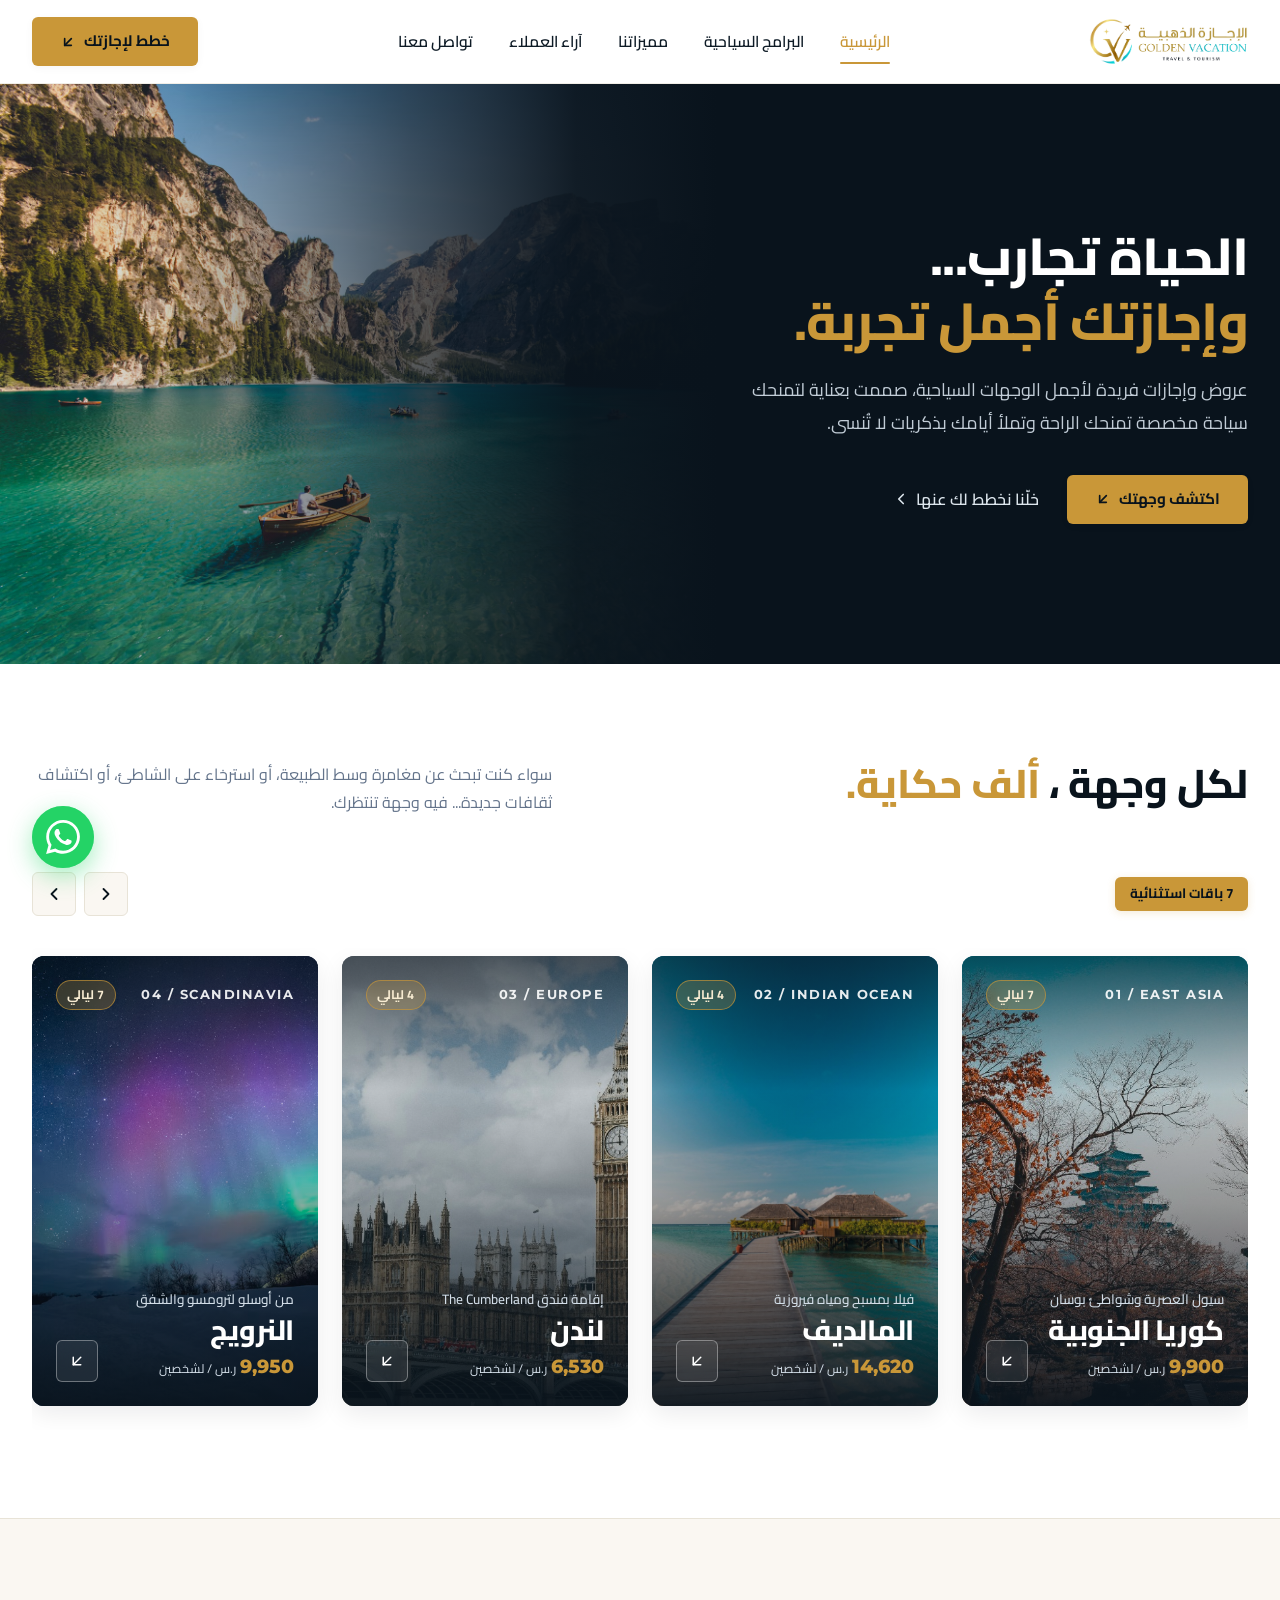
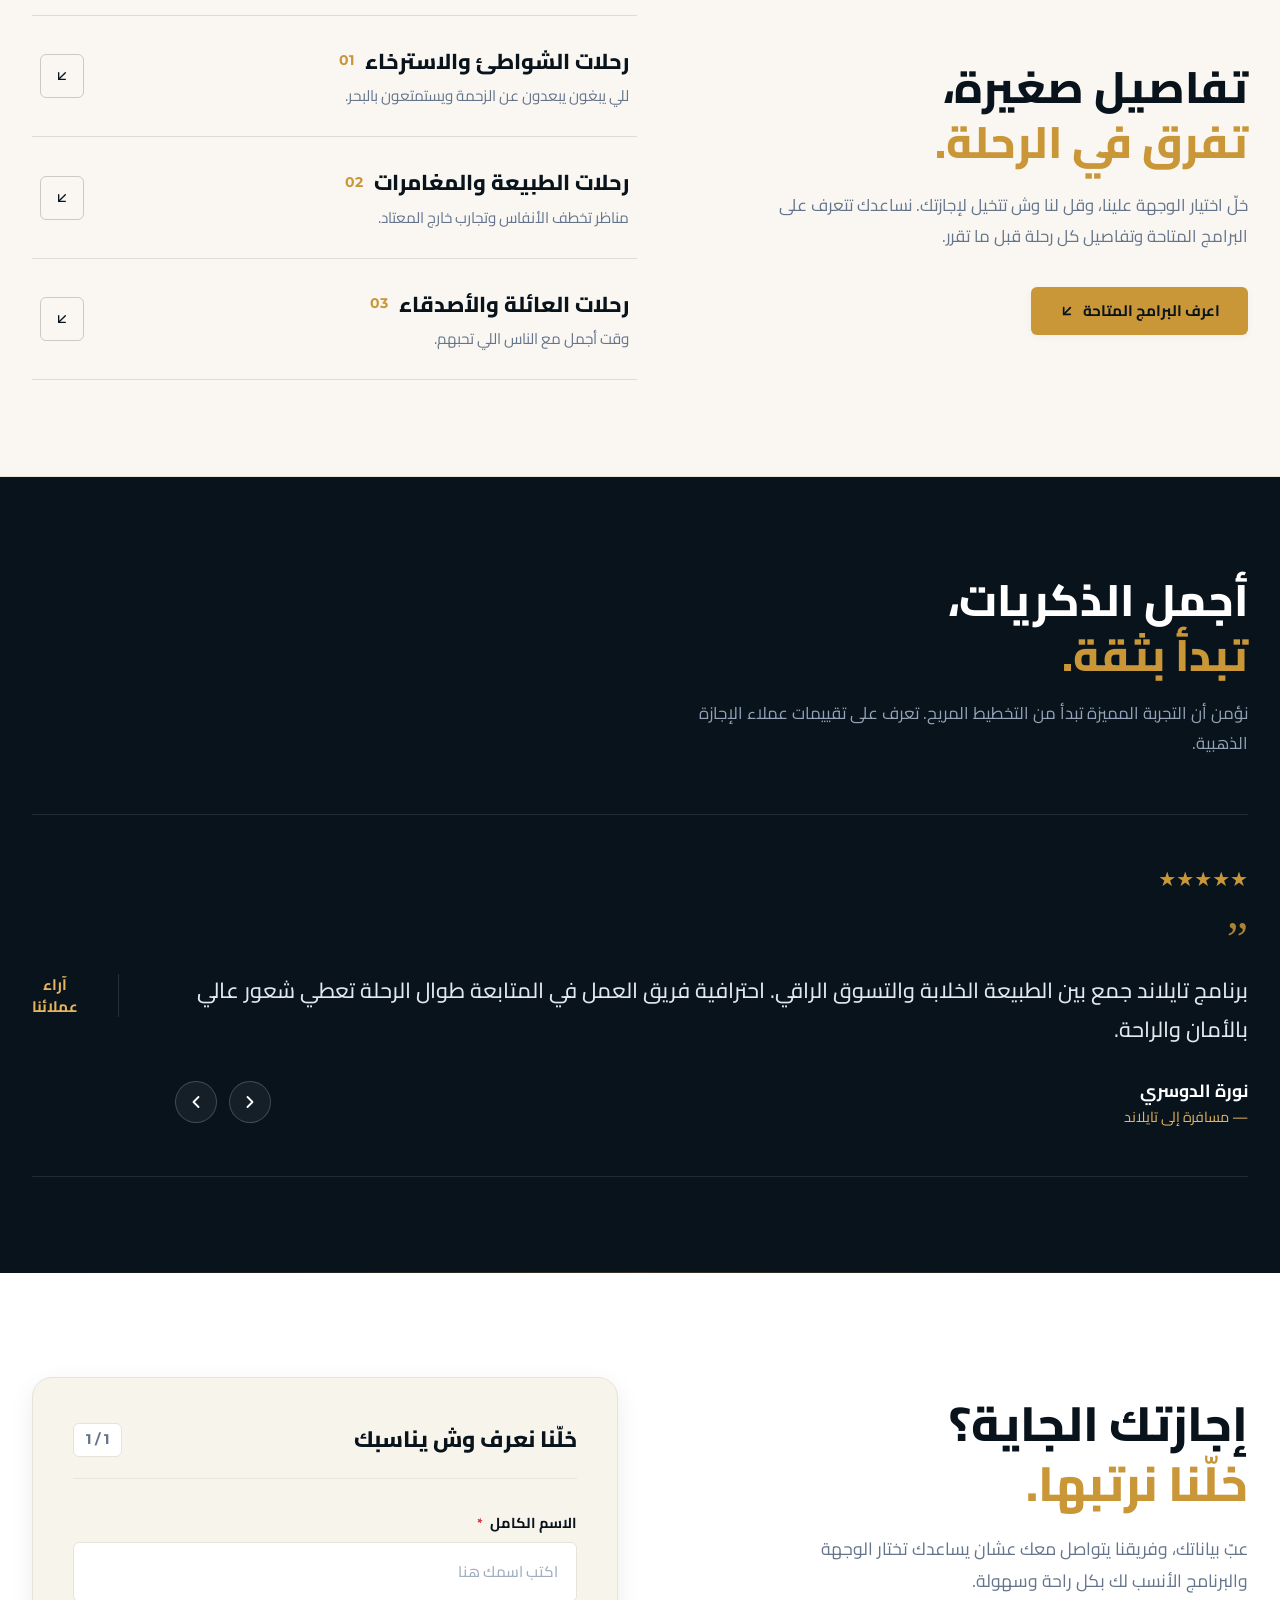
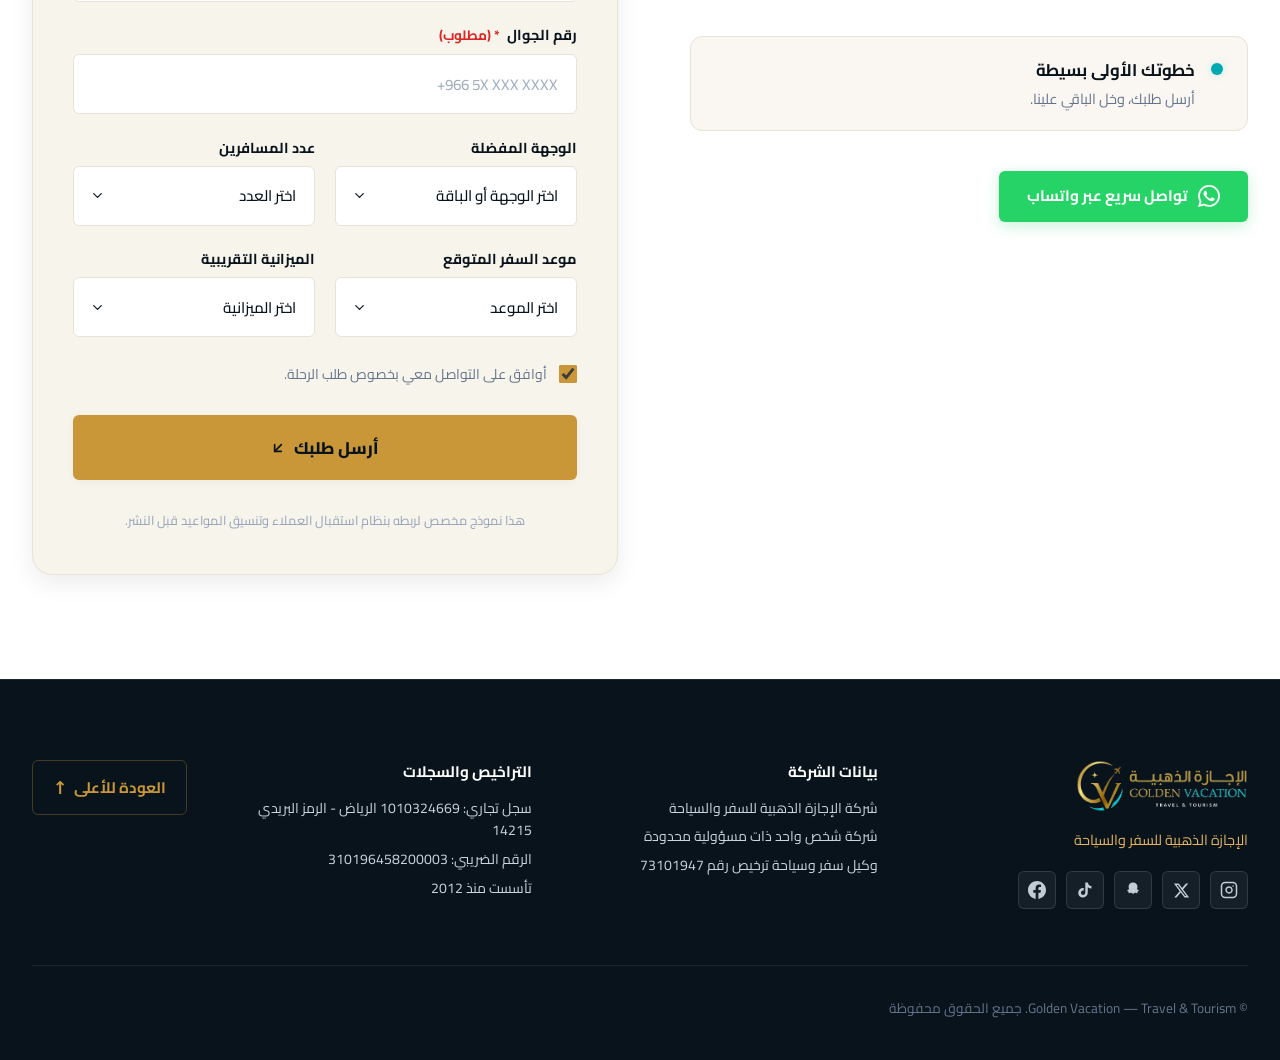
==== commit 21506e2b: "feat: update testimonials with real customer reviews in exact order and clean up placeholder text" ====
--- a/google.html
+++ b/google.html
@@ -788,16 +788,15 @@
             <div class="stars-row" aria-label="تقييم 5 نجوم">★★★★★</div>
             <div class="quote-icon-decor">”</div>
             <p class="testimonial-quote-text" id="testimonialQuote">
-              مساحة مخصصة لعرض رأي عميل حقيقي عن تجربته مع الإجازة الذهبية.
-              الخدمة كانت تفوق التوقعات والاهتمام بأدق التفاصيل من الاستقبال
-              وحتى العودة صنع الفرق في إجازتنا.
+              برنامج تايلاند جمع بين الطبيعة الخلابة والتسوق الراقي. احترافية
+              فريق العمل في المتابعة طوال الرحلة تعطي شعور عالي بالأمان والراحة.
             </p>
 
             <div class="author-row">
               <div class="author-info">
-                <div class="author-name" id="authorName">عبدالله الشمري</div>
+                <div class="author-name" id="authorName">نورة الدوسري</div>
                 <div class="author-destination" id="authorDest">
-                  — مسافر إلى النرويج
+                  — مسافرة إلى تايلاند
                 </div>
               </div>
 
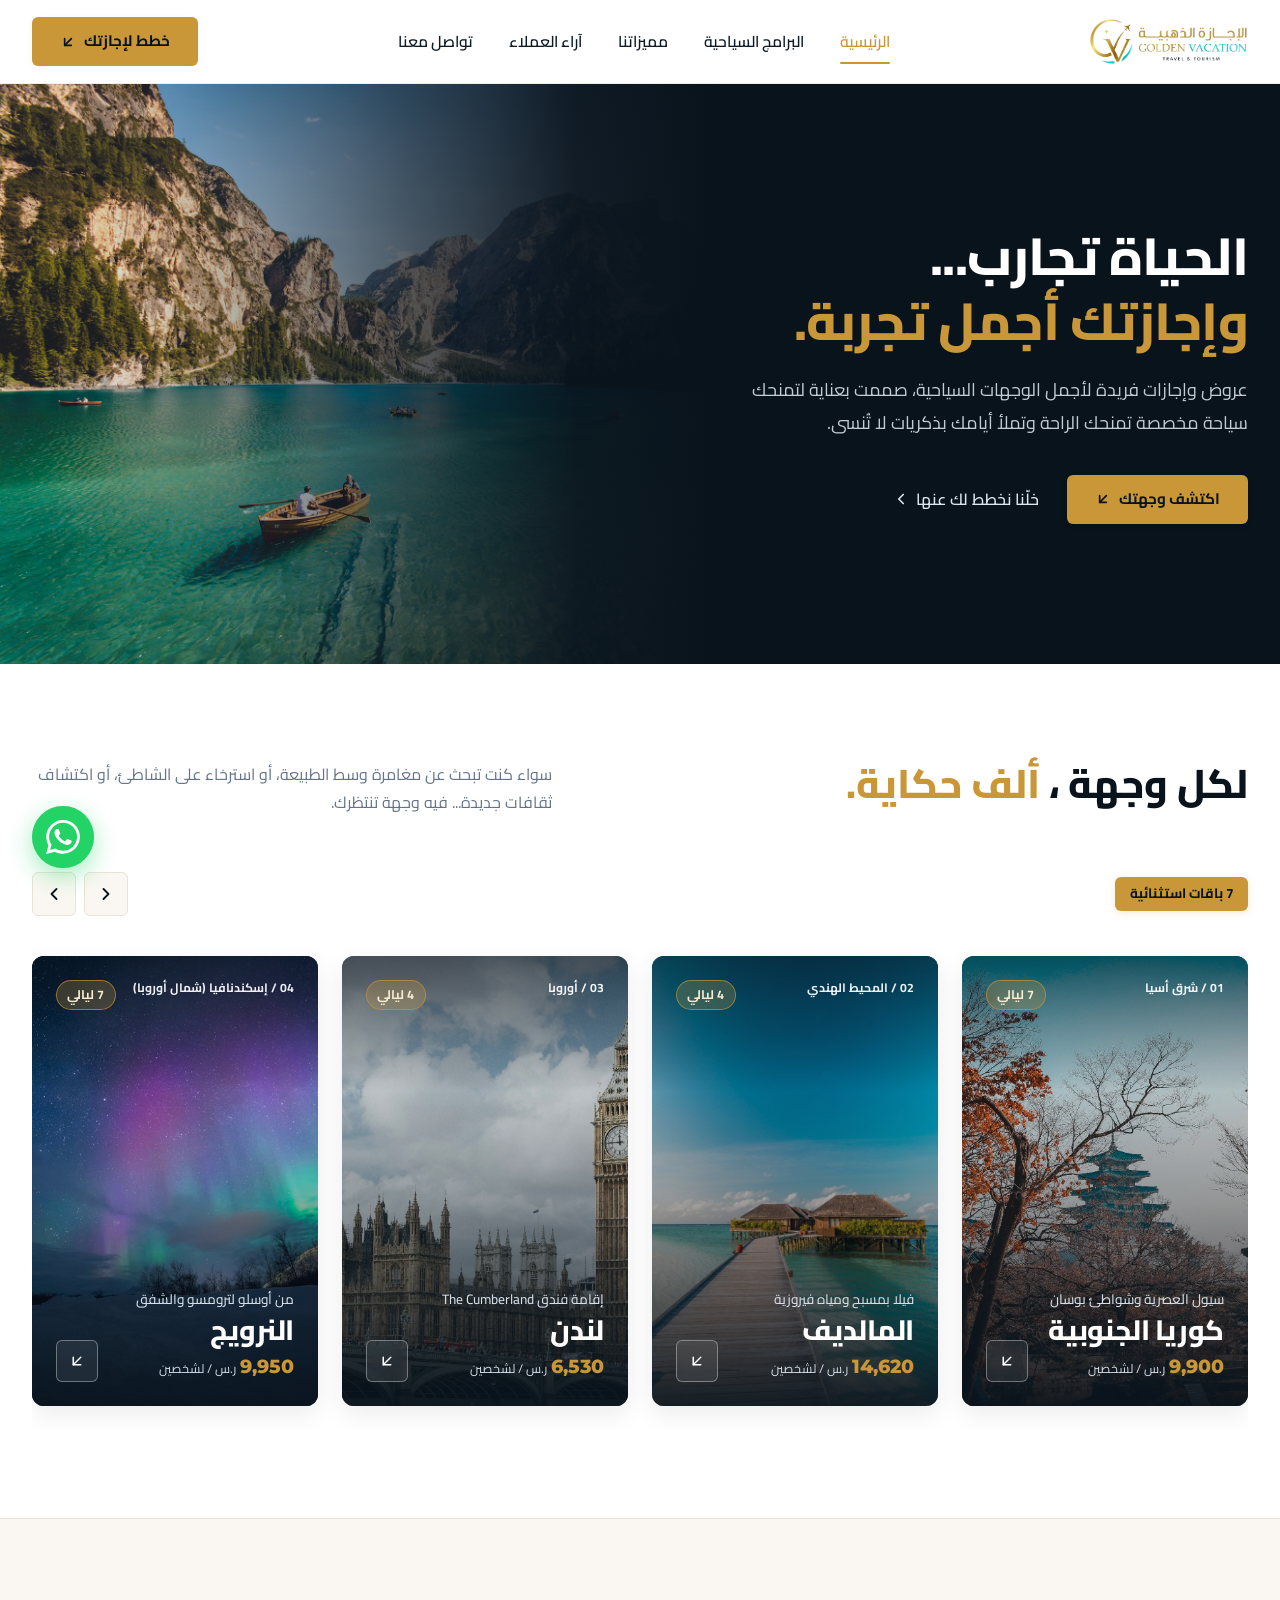
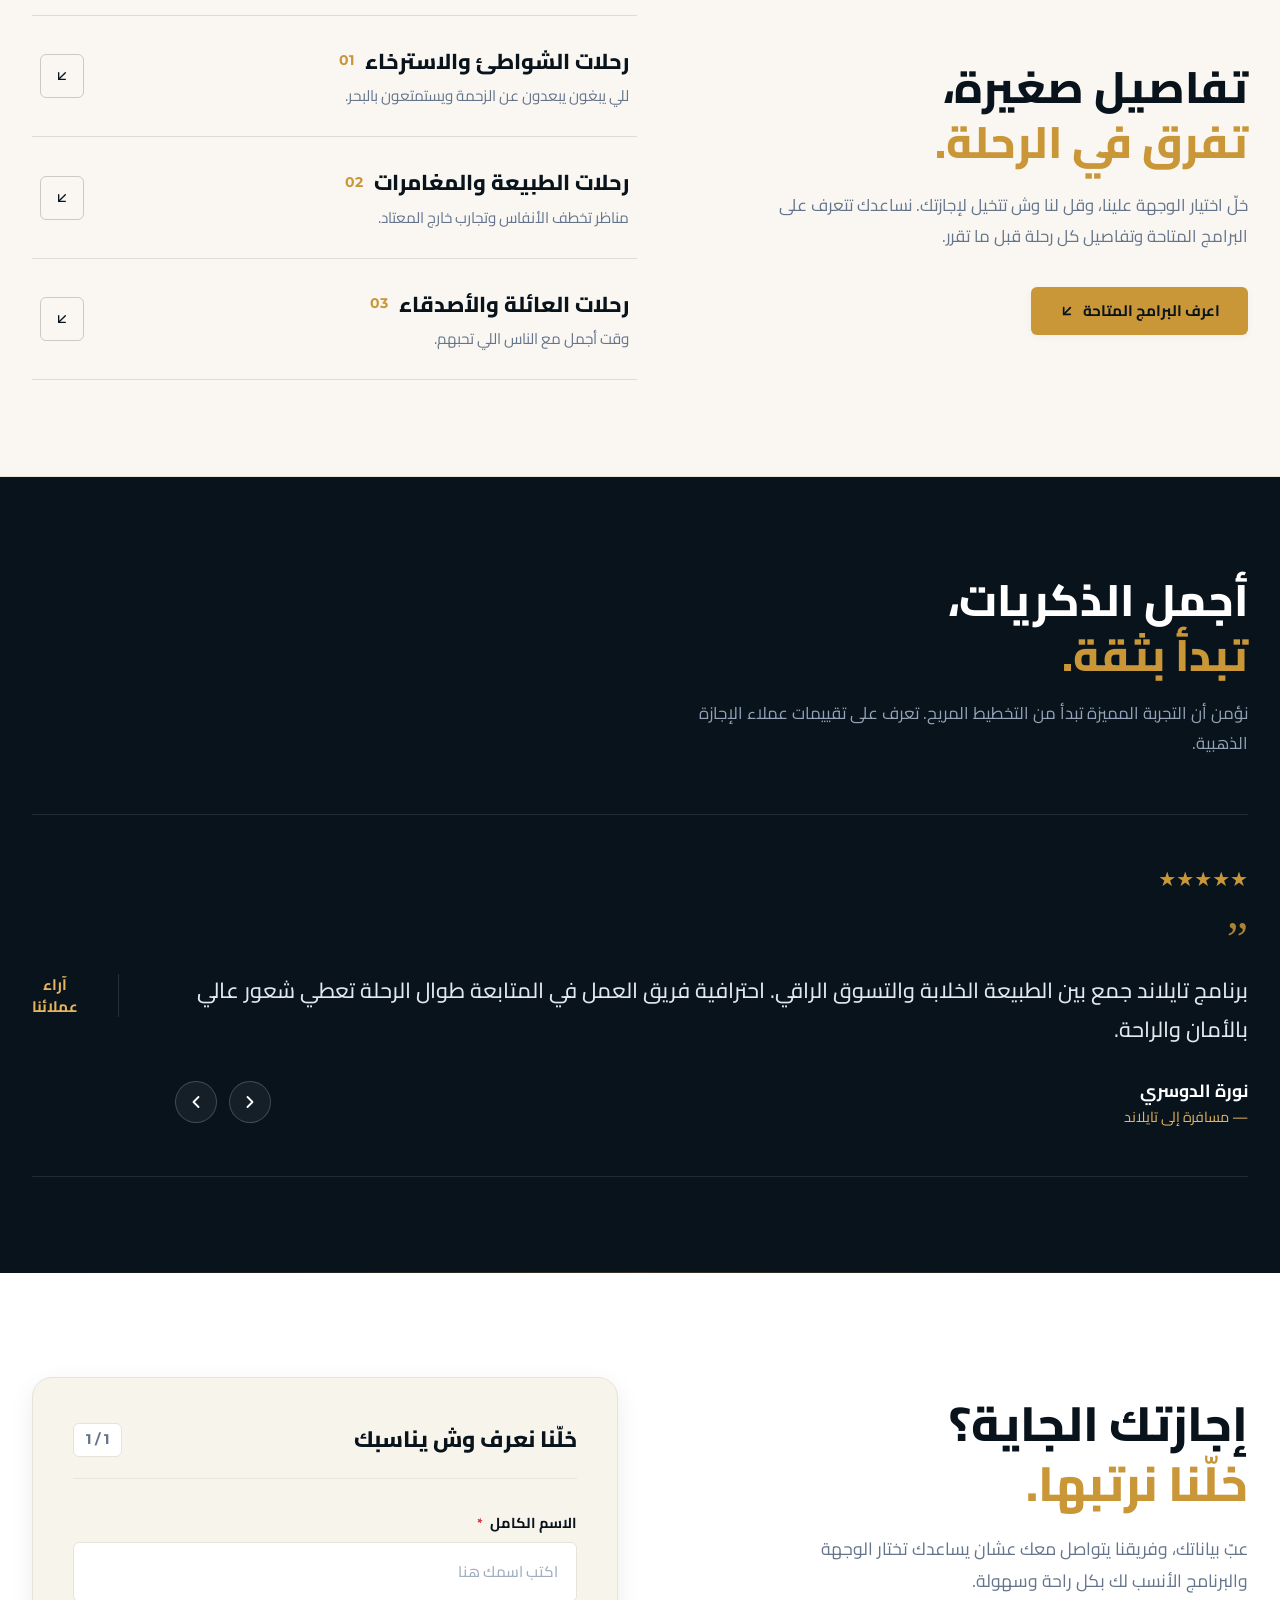
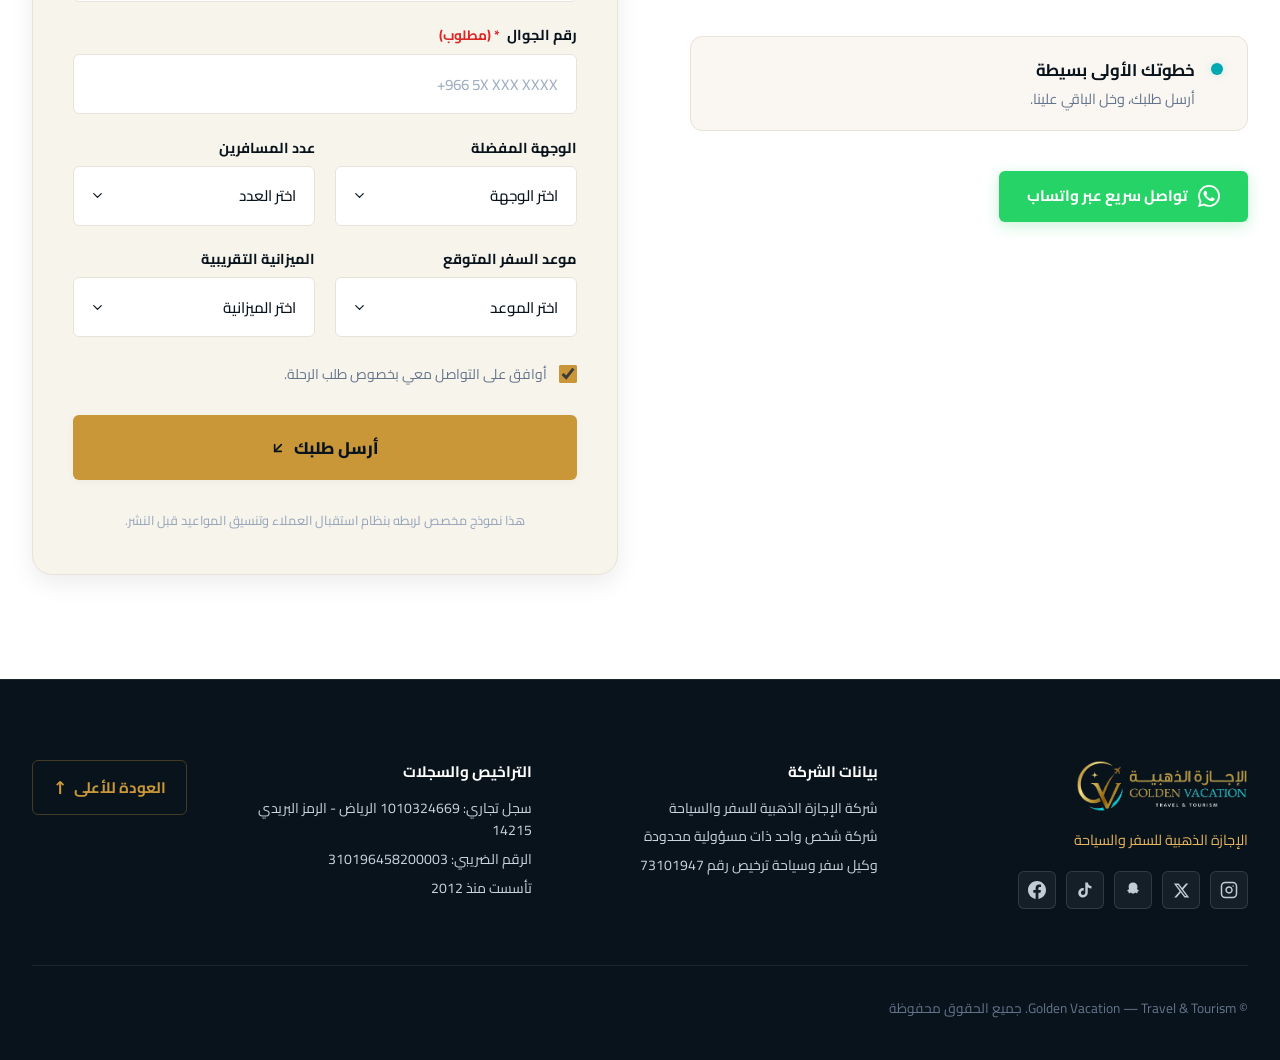
==== commit 2043070b: "feat: translate card tags to Arabic and simplify destination select options" ====
--- a/google.html
+++ b/google.html
@@ -256,7 +256,7 @@
             <div class="card-overlay"></div>
             <div class="card-content">
               <div class="card-top-row">
-                <div class="card-tag">01 / EAST ASIA</div>
+                <div class="card-tag">01 / شرق أسيا</div>
                 <div class="card-duration-badge">7 ليالي</div>
               </div>
               <div class="card-footer-info">
@@ -311,7 +311,7 @@
             <div class="card-overlay"></div>
             <div class="card-content">
               <div class="card-top-row">
-                <div class="card-tag">02 / INDIAN OCEAN</div>
+                <div class="card-tag">02 / المحيط الهندي</div>
                 <div class="card-duration-badge">4 ليالي</div>
               </div>
               <div class="card-footer-info">
@@ -366,7 +366,7 @@
             <div class="card-overlay"></div>
             <div class="card-content">
               <div class="card-top-row">
-                <div class="card-tag">03 / EUROPE</div>
+                <div class="card-tag">03 / أوروبا</div>
                 <div class="card-duration-badge">4 ليالي</div>
               </div>
               <div class="card-footer-info">
@@ -421,7 +421,7 @@
             <div class="card-overlay"></div>
             <div class="card-content">
               <div class="card-top-row">
-                <div class="card-tag">04 / SCANDINAVIA</div>
+                <div class="card-tag">04 / إسكندنافيا (شمال أوروبا)</div>
                 <div class="card-duration-badge">7 ليالي</div>
               </div>
               <div class="card-footer-info">
@@ -476,7 +476,7 @@
             <div class="card-overlay"></div>
             <div class="card-content">
               <div class="card-top-row">
-                <div class="card-tag">05 / HONEYMOON</div>
+                <div class="card-tag">05 / شهر العسل</div>
                 <div class="card-duration-badge">شهر عسل - 8 ليالي</div>
               </div>
               <div class="card-footer-info">
@@ -531,7 +531,7 @@
             <div class="card-overlay"></div>
             <div class="card-content">
               <div class="card-top-row">
-                <div class="card-tag">06 / CAUCASUS</div>
+                <div class="card-tag">06 / القوقاز (بين البحر الأسود وبحر قزوين)</div>
                 <div class="card-duration-badge">7 ليالي</div>
               </div>
               <div class="card-footer-info">
@@ -586,7 +586,7 @@
             <div class="card-overlay"></div>
             <div class="card-content">
               <div class="card-top-row">
-                <div class="card-tag">07 / INDIAN OCEAN</div>
+                <div class="card-tag">07 / المحيط الهندي</div>
                 <div class="card-duration-badge">5 ليالي</div>
               </div>
               <div class="card-footer-info">
@@ -953,24 +953,16 @@
                 >
                 <select id="destinationSelect" class="form-select" required>
                   <option value="" disabled selected>
-                    اختر الوجهة أو الباقة
+                    اختر الوجهة
                   </option>
-                  <option value="korea">
-                    كوريا الجنوبية (7 ليالي — 9,900 ر.س)
-                  </option>
-                  <option value="maldives">
-                    المالديف (4 ليالي — 14,620 ر.س)
-                  </option>
-                  <option value="london">لندن (4 ليالي — 6,530 ر.س)</option>
-                  <option value="norway">النرويج (7 ليالي — 9,950 ر.س)</option>
-                  <option value="thailand">
-                    تايلاند — شهر عسل (8 ليالي — 6,180 ر.س)
-                  </option>
-                  <option value="georgia">جورجيا (7 ليالي — 3,650 ر.س)</option>
-                  <option value="mauritius">
-                    موريشيوس (5 ليالي — 11,650 ر.س)
-                  </option>
-                  <option value="other">وجهة أخرى (حدد لاحقاً)</option>
+                  <option value="korea">كوريا الجنوبية</option>
+                  <option value="maldives">المالديف</option>
+                  <option value="london">لندن</option>
+                  <option value="norway">النرويج</option>
+                  <option value="thailand">تايلاند</option>
+                  <option value="georgia">جورجيا</option>
+                  <option value="mauritius">موريشيوس</option>
+                  <option value="other">وجهة أخرى</option>
                 </select>
               </div>
 
@@ -1296,7 +1288,7 @@
         </div>
         <div class="modal-content-body">
           <div class="modal-top-row">
-            <div class="modal-dest-tag" id="modalTag">01 / ASIA</div>
+            <div class="modal-dest-tag" id="modalTag">01 / شرق أسيا</div>
             <div class="modal-duration-tag" id="modalDurationTag">7 ليالي</div>
           </div>
 
--- a/styles.css
+++ b/styles.css
@@ -591,21 +591,23 @@
 
 .card-top-row {
   display: flex;
-  align-items: center;
+  align-items: flex-start;
   justify-content: space-between;
   width: 100%;
   gap: 0.5rem;
 }
 
 .card-tag {
-  font-size: 0.8rem;
+  font-size: 0.76rem;
   font-weight: 700;
-  letter-spacing: 1.5px;
-  color: rgba(255, 255, 255, 0.9);
-  text-transform: uppercase;
-  font-family: 'Montserrat', system-ui, sans-serif;
-  direction: ltr;
+  letter-spacing: normal;
+  color: rgba(255, 255, 255, 0.92);
+  font-family: 'Cairo', system-ui, sans-serif;
+  direction: rtl;
   display: inline-block;
+  line-height: 1.35;
+  flex: 1;
+  min-width: 0;
 }
 
 .card-duration-badge {
@@ -1471,6 +1473,9 @@
   font-size: 0.85rem;
   font-weight: 800;
   color: var(--gold-primary);
+  font-family: 'Cairo', system-ui, sans-serif;
+  direction: rtl;
+  letter-spacing: normal;
 }
 
 .modal-duration-tag {
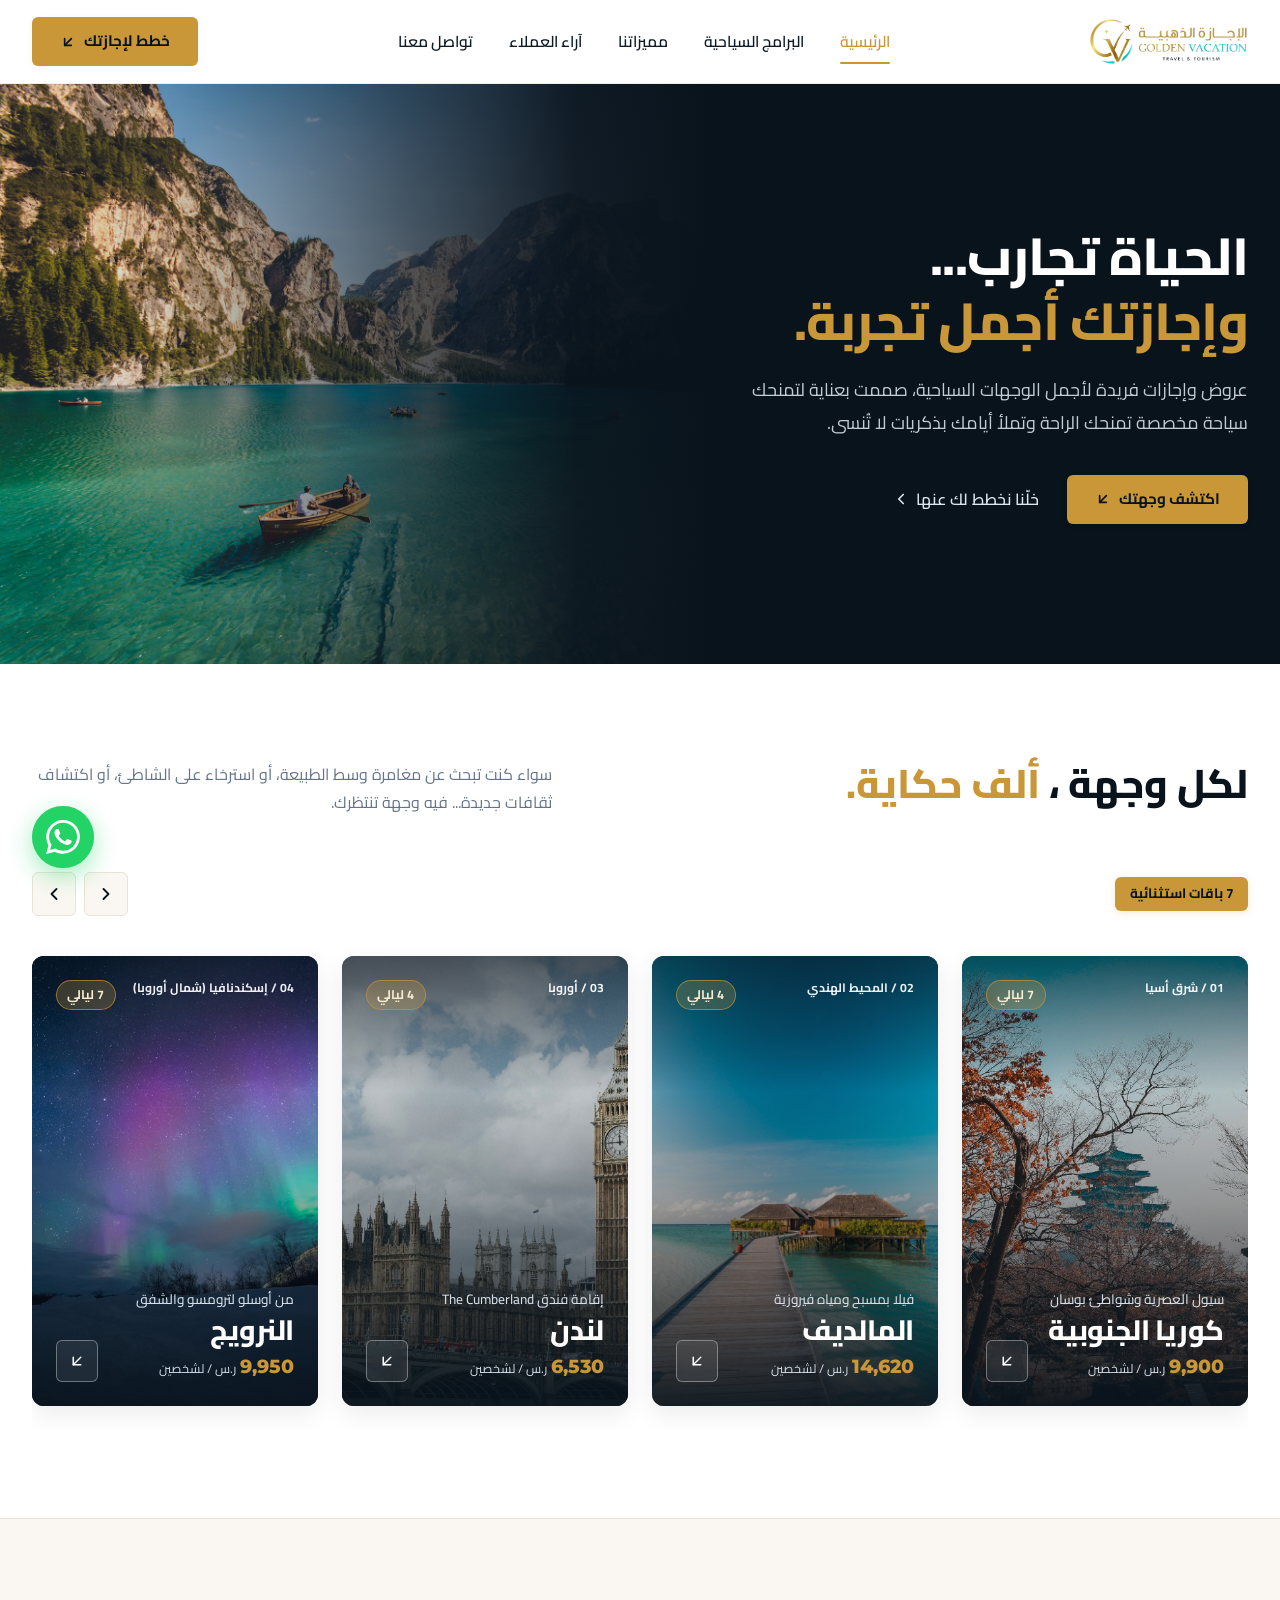
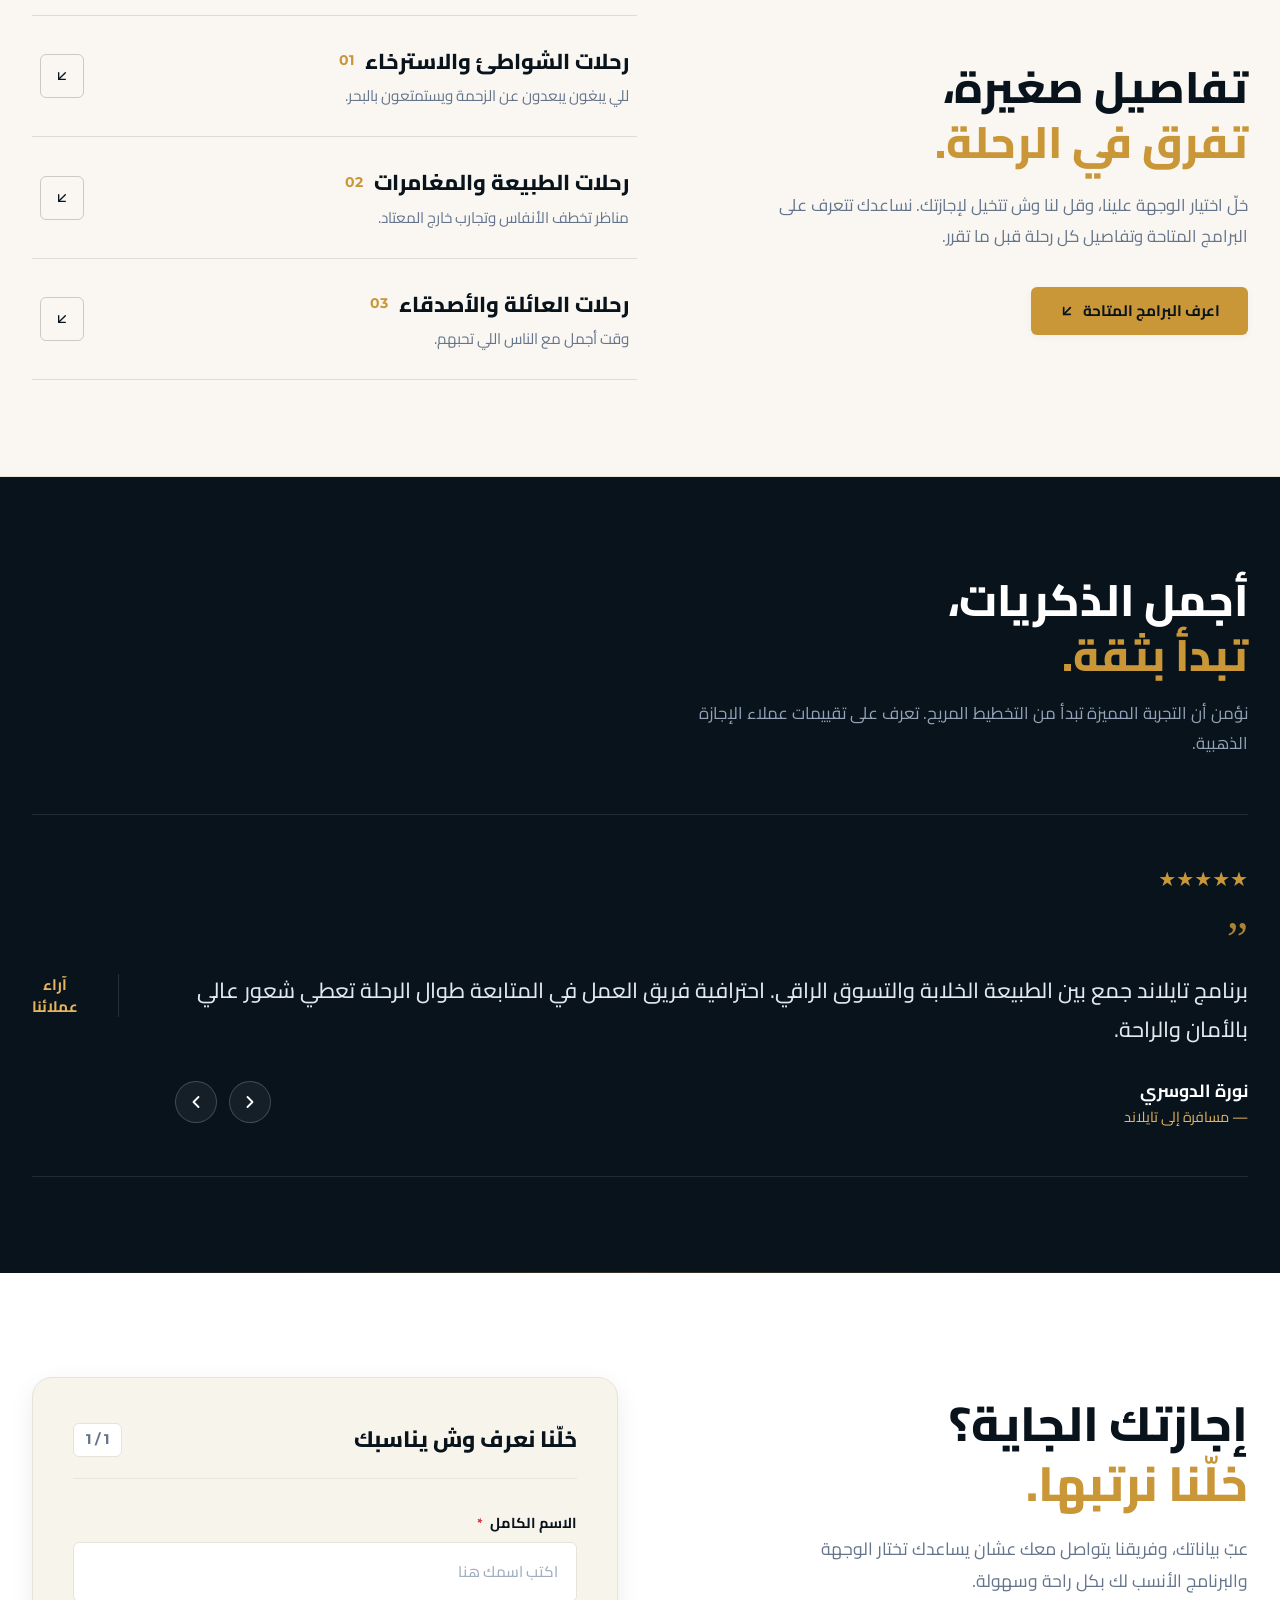
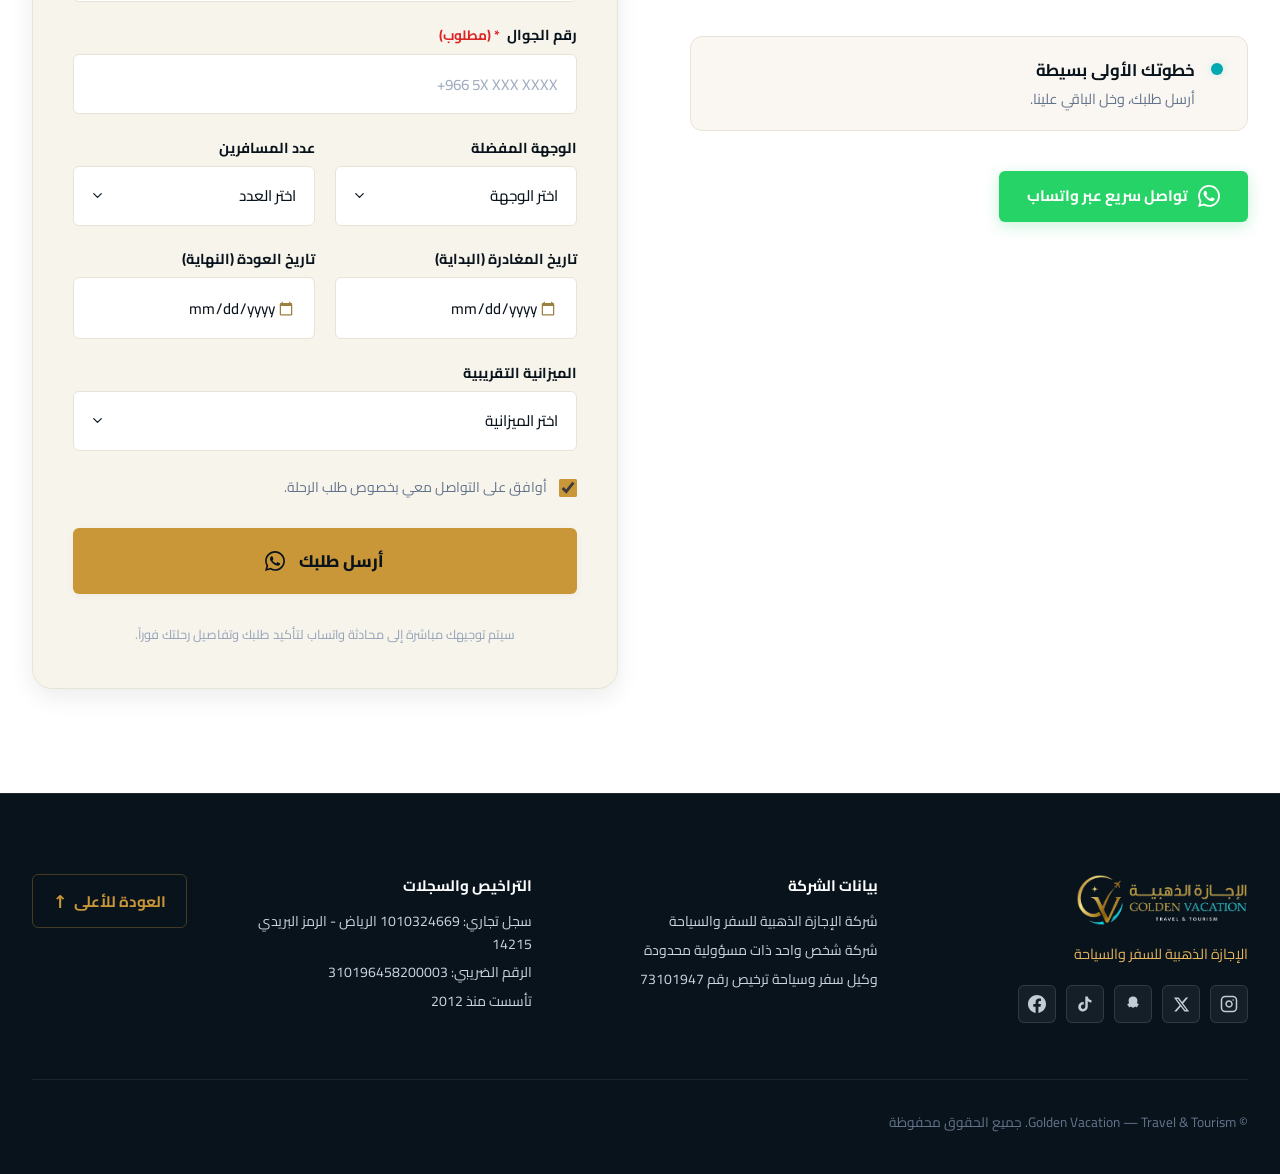
==== commit 19604247: "feat: replace date dropdown with calendar start/end date pickers and redirect booking submission dir" ====
--- a/google.html
+++ b/google.html
@@ -980,33 +980,44 @@
               </div>
             </div>
 
-            <!-- Date & Budget (2 cols) -->
+            <!-- Travel Dates: Start Date & End Date (2 cols) -->
             <div class="form-row-2">
               <div class="form-group">
-                <label for="travelDateSelect" class="form-label"
-                  >موعد السفر المتوقع</label
-                >
-                <select id="travelDateSelect" class="form-select">
-                  <option value="" disabled selected>اختر الموعد</option>
-                  <option value="soon">خلال أسبوعين</option>
-                  <option value="next_month">خلال الشهر القادم</option>
-                  <option value="summer">موسم الصيف القادم</option>
-                  <option value="holidays">عطلة الأعياد</option>
-                  <option value="flexible">تاريخ مرن</option>
-                </select>
+                <label for="startDate" class="form-label"
+                  >تاريخ المغادرة (البداية)</label
+                >
+                <input
+                  type="date"
+                  id="startDate"
+                  class="form-input form-date-input"
+                  aria-label="تاريخ المغادرة أو بداية الرحلة"
+                />
               </div>
 
               <div class="form-group">
-                <label for="budgetSelect" class="form-label"
-                  >الميزانية التقريبية</label
-                >
-                <select id="budgetSelect" class="form-select">
-                  <option value="" disabled selected>اختر الميزانية</option>
-                  <option value="economy">اقتصادية ومدروسة</option>
-                  <option value="comfort">متوسطة ومميزة</option>
-                  <option value="vip">فاخرة VIP</option>
-                </select>
-              </div>
+                <label for="endDate" class="form-label"
+                  >تاريخ العودة (النهاية)</label
+                >
+                <input
+                  type="date"
+                  id="endDate"
+                  class="form-input form-date-input"
+                  aria-label="تاريخ العودة أو نهاية الرحلة"
+                />
+              </div>
+            </div>
+
+            <!-- Budget -->
+            <div class="form-group">
+              <label for="budgetSelect" class="form-label"
+                >الميزانية التقريبية</label
+              >
+              <select id="budgetSelect" class="form-select">
+                <option value="" disabled selected>اختر الميزانية</option>
+                <option value="اقتصادية ومدروسة">اقتصادية ومدروسة</option>
+                <option value="متوسطة ومميزة">متوسطة ومميزة</option>
+                <option value="فاخرة VIP">فاخرة VIP</option>
+              </select>
             </div>
 
             <!-- Agreement Checkbox -->
@@ -1021,26 +1032,24 @@
               <span>أوافق على التواصل معي بخصوص طلب الرحلة.</span>
             </label>
 
-            <!-- Submit Button -->
+            <!-- Submit Button (Direct to WhatsApp) -->
             <button type="submit" class="btn-primary btn-submit-booking">
               <span>أرسل طلبك</span>
               <svg
-                class="arrow-icon"
+                width="20"
+                height="20"
                 viewBox="0 0 24 24"
-                fill="none"
-                stroke="currentColor"
-                stroke-width="2.5"
-                stroke-linecap="round"
-                stroke-linejoin="round"
-              >
-                <line x1="17" y1="7" x2="7" y2="17"></line>
-                <polyline points="17 17 7 17 7 7"></polyline>
+                fill="currentColor"
+                style="margin-right: 6px"
+              >
+                <path
+                  d="M.057 24l1.687-6.163c-1.041-1.804-1.588-3.849-1.587-5.946.003-6.556 5.338-11.891 11.893-11.891 3.181.001 6.167 1.24 8.413 3.488 2.245 2.248 3.481 5.236 3.48 8.414-.003 6.557-5.338 11.892-11.893 11.892-1.99-.001-3.951-.5-5.688-1.448l-6.305 1.654zm6.597-3.807c1.676.995 3.276 1.591 5.392 1.592 5.448 0 9.886-4.434 9.889-9.885.002-5.462-4.415-9.89-9.881-9.892-5.452 0-9.887 4.434-9.889 9.884-.001 2.225.651 3.891 1.746 5.634l-.999 3.648 3.742-.981zm11.387-5.464c-.074-.124-.272-.198-.57-.347-.297-.149-1.758-.868-2.031-.967-.272-.099-.47-.149-.669.149-.198.297-.768.967-.941 1.165-.173.198-.347.223-.644.074-.297-.149-1.255-.462-2.39-1.475-.883-.788-1.48-1.761-1.653-2.059-.173-.297-.018-.458.13-.606.134-.133.297-.347.446-.521.151-.172.2-.296.3-.495.099-.198.05-.372-.025-.521-.075-.148-.669-1.611-.916-2.206-.242-.579-.487-.501-.669-.51l-.57-.01c-.198 0-.52.074-.792.372s-1.04 1.016-1.04 2.479 1.065 2.876 1.213 3.074c.149.198 2.095 3.2 5.076 4.487.709.306 1.263.489 1.694.626.712.226 1.36.194 1.872.118.571-.085 1.758-.719 2.006-1.413.248-.695.248-1.29.173-1.414z"
+                />
               </svg>
             </button>
 
             <p class="form-disclaimer">
-              هذا نموذج مخصص لربطه بنظام استقبال العملاء وتنسيق المواعيد قبل
-              النشر.
+              سيتم توجيهك مباشرة إلى محادثة واتساب لتأكيد طلبك وتفاصيل رحلتك فوراً.
             </p>
           </form>
         </div>
--- a/styles.css
+++ b/styles.css
@@ -1148,6 +1148,26 @@
   font-size: 0.95rem;
   font-weight: 500;
   transition: all var(--transition-fast);
+}
+
+.form-date-input {
+  min-height: 48px;
+  font-family: 'Cairo', system-ui, sans-serif;
+  color: var(--navy-dark);
+  cursor: pointer;
+  direction: rtl;
+  text-align: right;
+}
+
+.form-date-input::-webkit-calendar-picker-indicator {
+  cursor: pointer;
+  filter: invert(0.35) sepia(1) saturate(3) hue-rotate(5deg);
+  opacity: 0.85;
+  transition: opacity 0.2s;
+}
+
+.form-date-input::-webkit-calendar-picker-indicator:hover {
+  opacity: 1;
 }
 
 .form-input::placeholder {
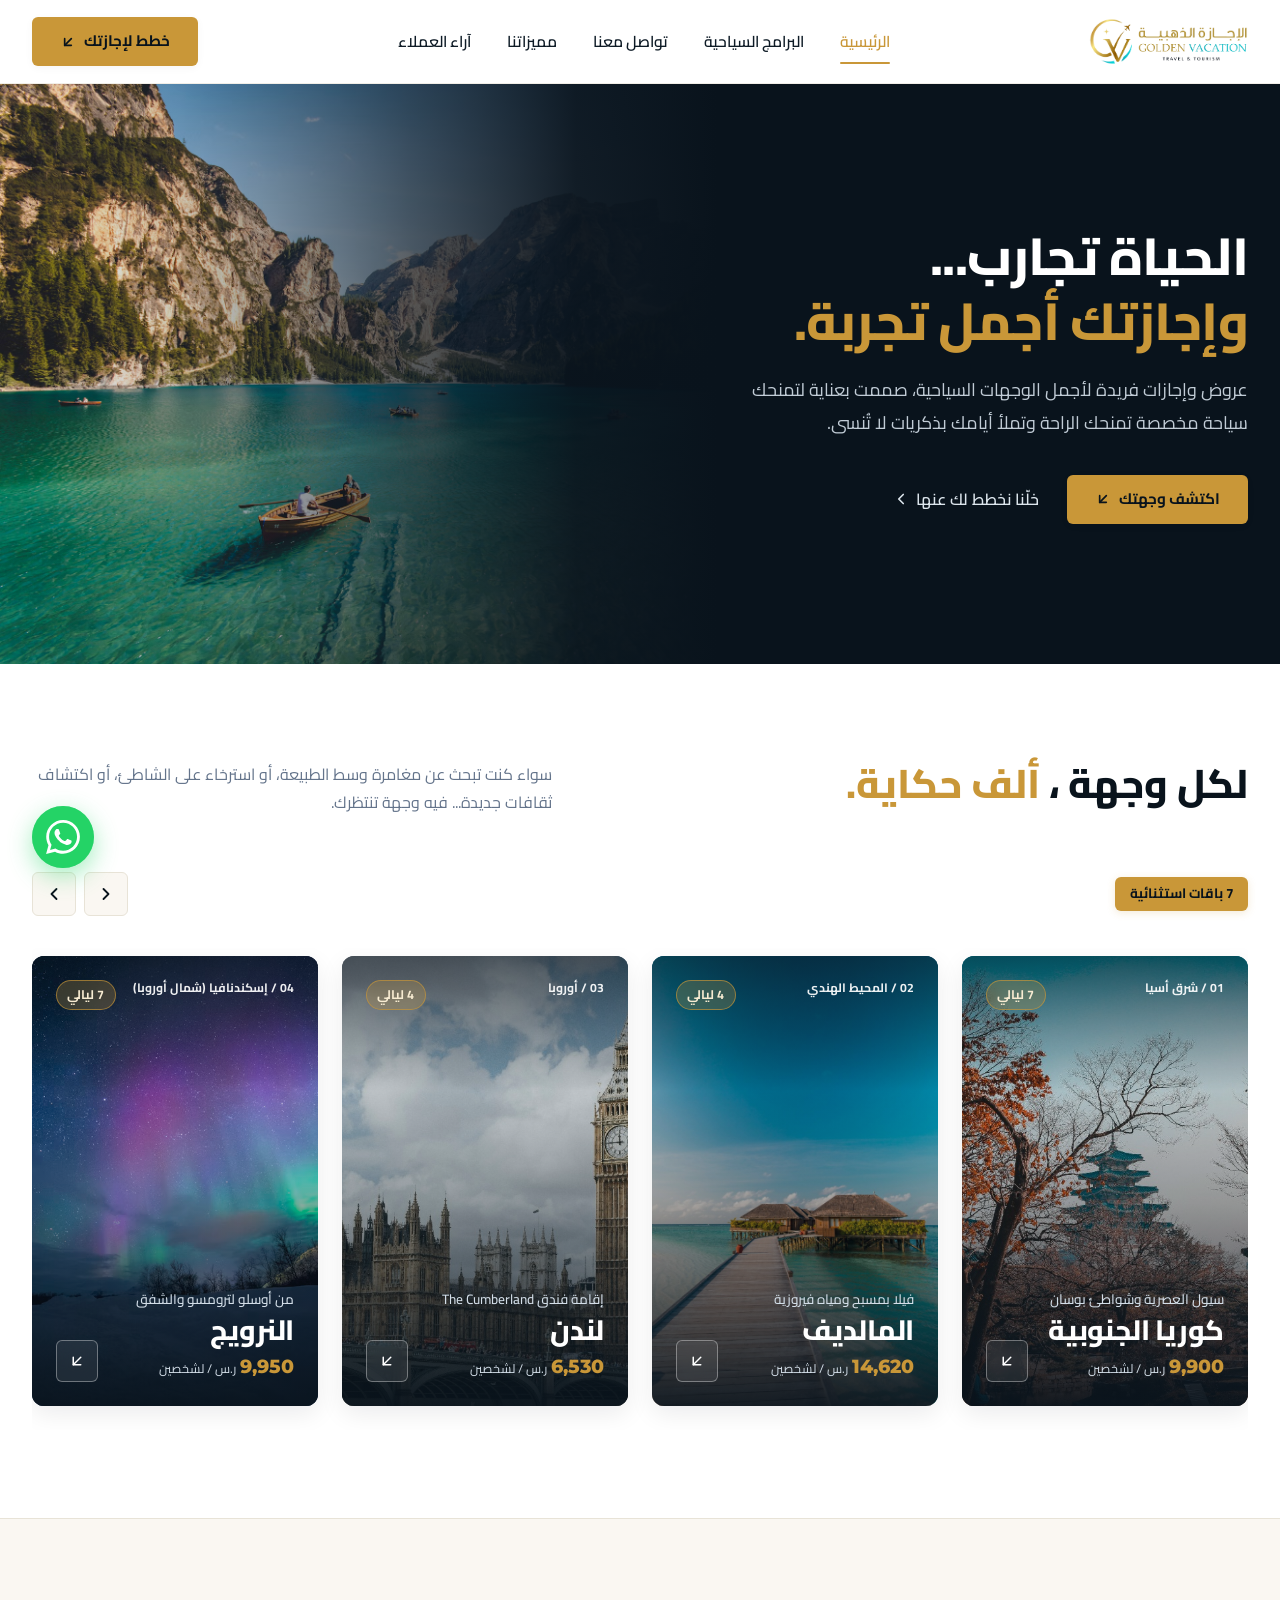
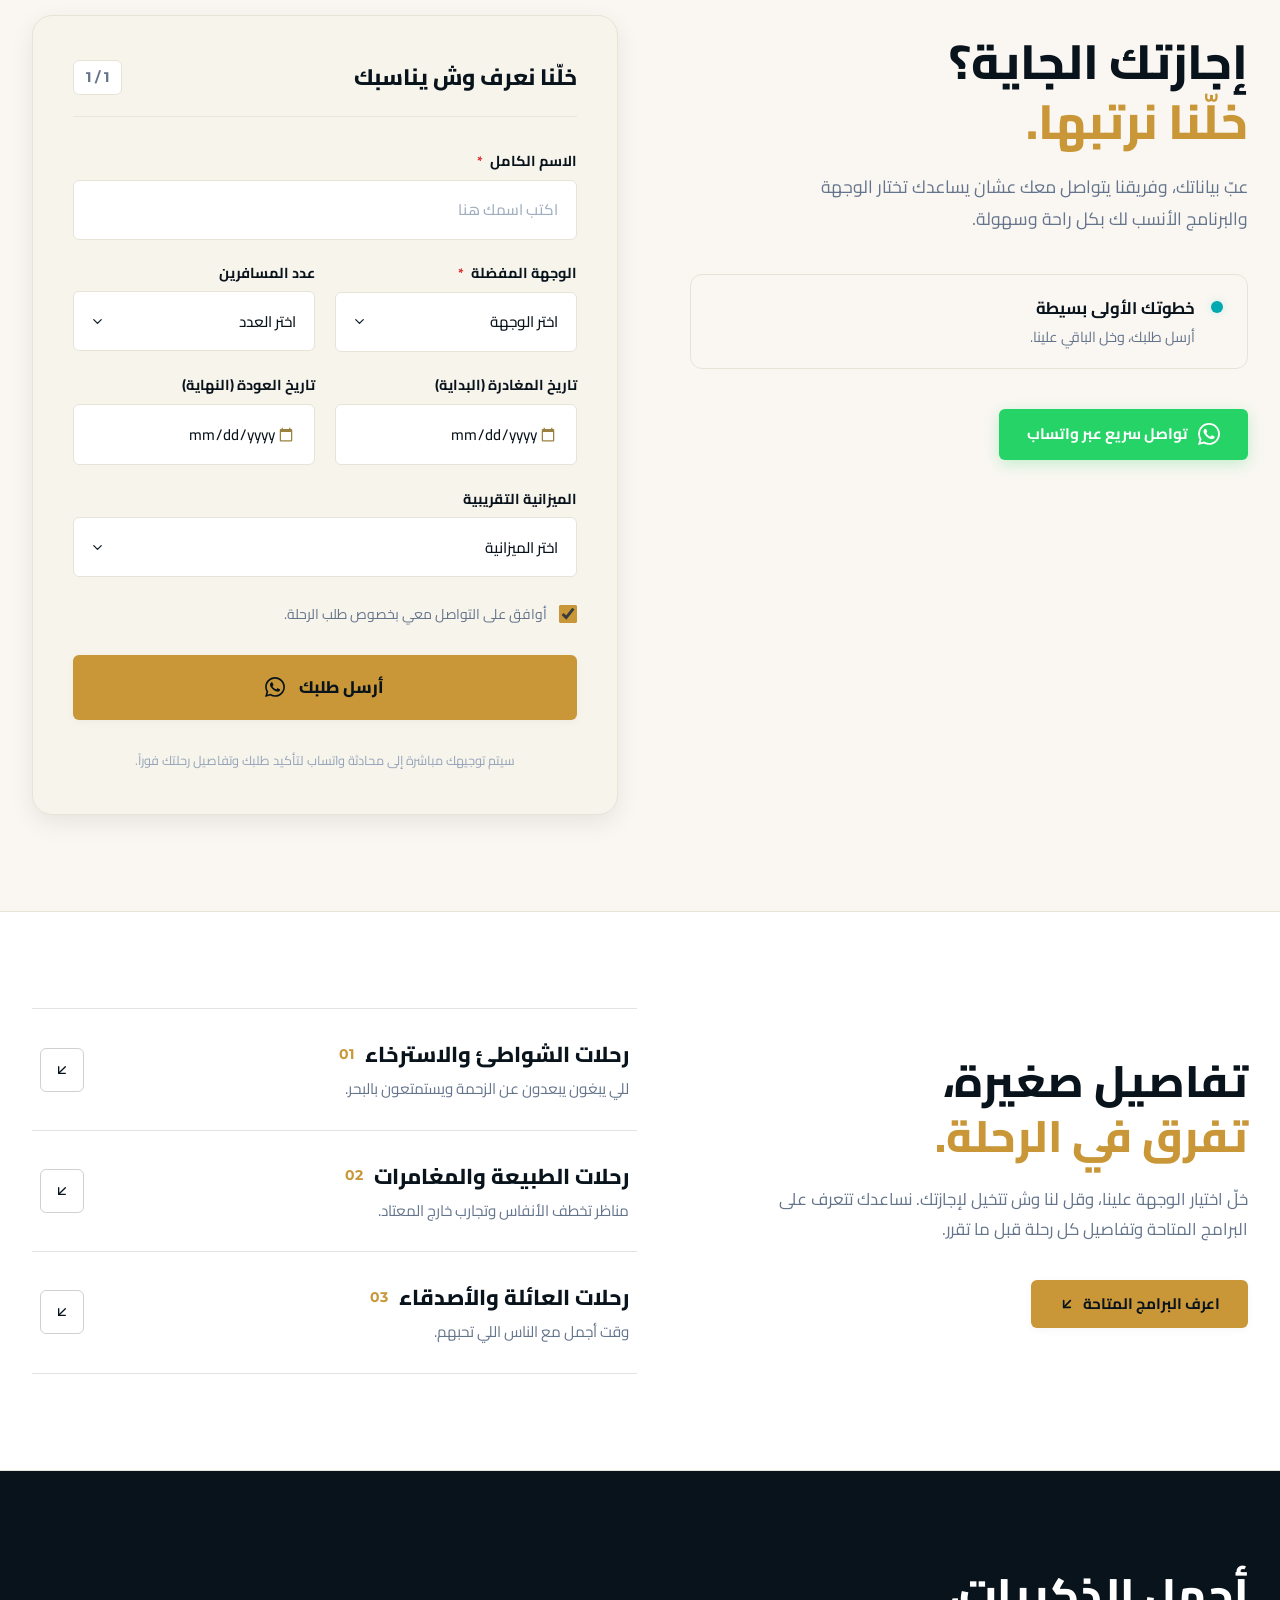
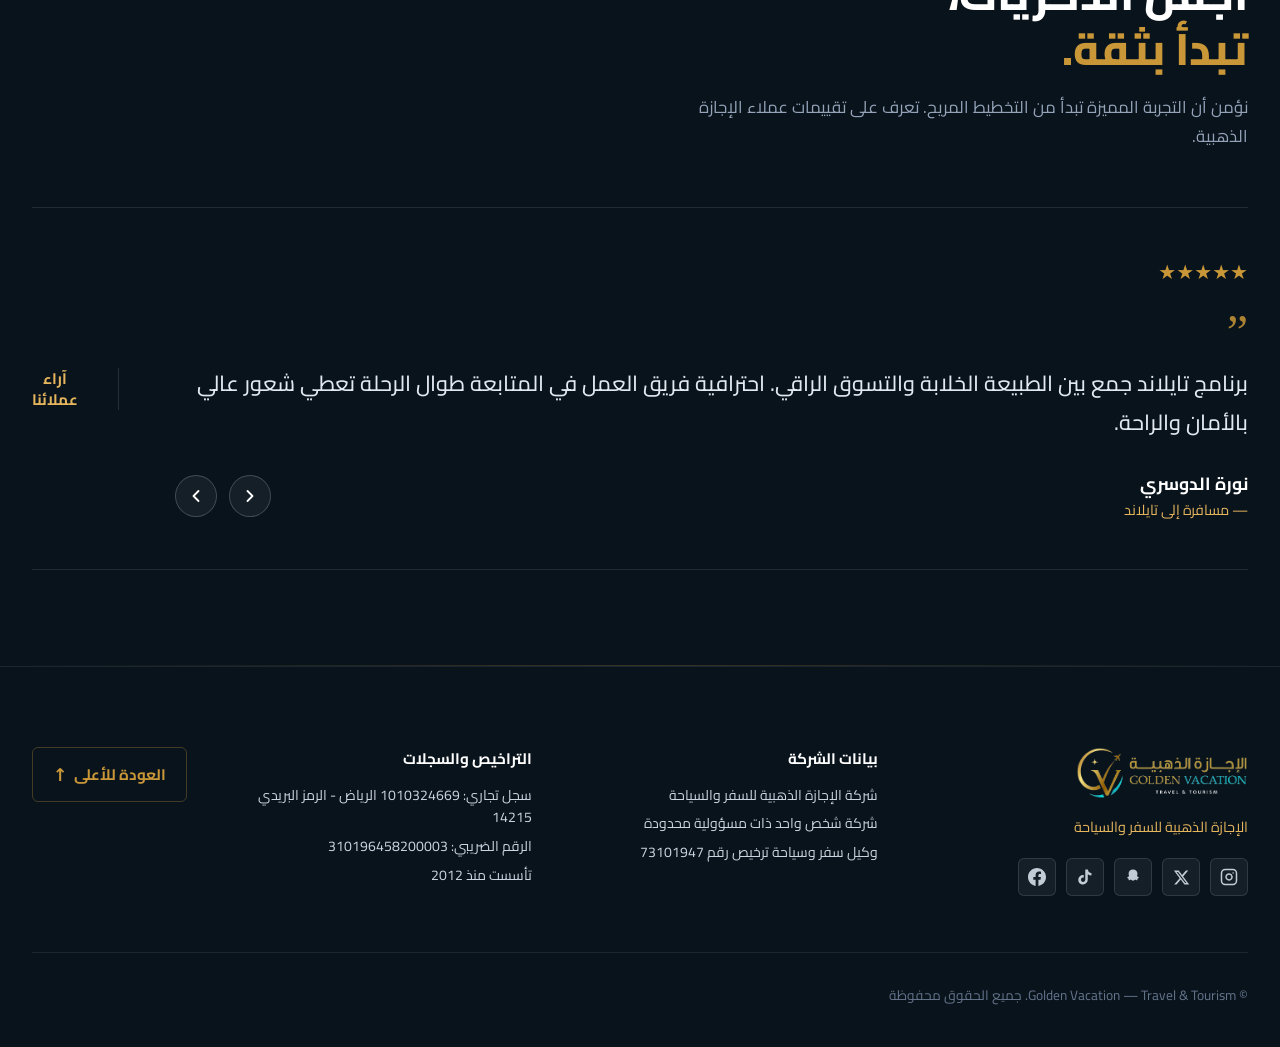
==== commit 2ca215f1: "feat: move booking form below destinations, remove phone field, and finalize reviews" ====
--- a/google.html
+++ b/google.html
@@ -51,9 +51,9 @@
             <li>
               <a href="#destinations" class="nav-link">البرامج السياحية</a>
             </li>
+            <li><a href="#booking" class="nav-link">تواصل معنا</a></li>
             <li><a href="#features" class="nav-link">مميزاتنا</a></li>
             <li><a href="#testimonials" class="nav-link">آراء العملاء</a></li>
-            <li><a href="#booking" class="nav-link">تواصل معنا</a></li>
           </ul>
         </nav>
 
@@ -620,6 +620,187 @@
               </div>
             </div>
           </article>
+        </div>
+      </div>
+    </section>
+
+    <!-- ========================================================================
+       Booking & Consultation Section ("إجازتك الجاية؟ خلّنا نرتبها.")
+       ======================================================================== -->
+    <section class="booking-section" id="booking">
+      <div class="container booking-layout">
+        <!-- Right Column: Heading & WhatsApp CTA -->
+        <div class="booking-text-col">
+          <h2 class="booking-heading">
+            <span class="line-dark">إجازتك الجاية؟</span>
+            <span class="line-gold">خلّنا نرتبها.</span>
+          </h2>
+          <p class="booking-desc">
+            عبّ بياناتك، وفريقنا يتواصل معك عشان يساعدك تختار الوجهة والبرنامج
+            الأنسب لك بكل راحة وسهولة.
+          </p>
+
+          <!-- Trust Indicator Box -->
+          <div class="trust-badge-box">
+            <div class="trust-dot"></div>
+            <div>
+              <div class="trust-title">خطوتك الأولى بسيطة</div>
+              <div class="trust-subtitle">أرسل طلبك، وخل الباقي علينا.</div>
+            </div>
+          </div>
+
+          <!-- WhatsApp Quick Link -->
+          <a
+            href="https://wa.me/966551433434?text=%D9%85%D8%B1%D8%AD%D8%A8%D8%A7%D9%8B%D8%8C%20%D8%A3%D8%B1%D8%BA%D8%A8%20%D8%A8%D8%A7%D9%84%D8%A7%D8%B3%D8%AA%D9%81%D8%B3%D8%A7%D8%B1%20%D8%B9%D9%86%20%D8%A8%D8%B1%D8%A7%D9%85%D8%AC%20%D8%A7%D9%84%D8%A5%D8%AC%D8%A7%D8%B2%D8%A9%20%D8%A7%D9%84%D8%B0%D9%87%D8%A8%D9%8A%D8%A9%20%7BG2%7D"
+            target="_blank"
+            rel="noopener noreferrer"
+            class="whatsapp-direct-btn"
+            id="directWhatsappBtn"
+          >
+            <svg width="22" height="22" viewBox="0 0 24 24" fill="currentColor">
+              <path
+                d="M.057 24l1.687-6.163c-1.041-1.804-1.588-3.849-1.587-5.946.003-6.556 5.338-11.891 11.893-11.891 3.181.001 6.167 1.24 8.413 3.488 2.245 2.248 3.481 5.236 3.48 8.414-.003 6.557-5.338 11.892-11.893 11.892-1.99-.001-3.951-.5-5.688-1.448l-6.305 1.654zm6.597-3.807c1.676.995 3.276 1.591 5.392 1.592 5.448 0 9.886-4.434 9.889-9.885.002-5.462-4.415-9.89-9.881-9.892-5.452 0-9.887 4.434-9.889 9.884-.001 2.225.651 3.891 1.746 5.634l-.999 3.648 3.742-.981zm11.387-5.464c-.074-.124-.272-.198-.57-.347-.297-.149-1.758-.868-2.031-.967-.272-.099-.47-.149-.669.149-.198.297-.768.967-.941 1.165-.173.198-.347.223-.644.074-.297-.149-1.255-.462-2.39-1.475-.883-.788-1.48-1.761-1.653-2.059-.173-.297-.018-.458.13-.606.134-.133.297-.347.446-.521.151-.172.2-.296.3-.495.099-.198.05-.372-.025-.521-.075-.148-.669-1.611-.916-2.206-.242-.579-.487-.501-.669-.51l-.57-.01c-.198 0-.52.074-.792.372s-1.04 1.016-1.04 2.479 1.065 2.876 1.213 3.074c.149.198 2.095 3.2 5.076 4.487.709.306 1.263.489 1.694.626.712.226 1.36.194 1.872.118.571-.085 1.758-.719 2.006-1.413.248-.695.248-1.29.173-1.414z"
+              />
+            </svg>
+            <span>تواصل سريع عبر واتساب</span>
+          </a>
+        </div>
+
+        <!-- Left Column: Interactive Booking Form -->
+        <div class="form-card">
+          <div class="form-header">
+            <h3 class="form-title">خلّنا نعرف وش يناسبك</h3>
+            <span class="form-step-tag">1 / 1</span>
+          </div>
+
+          <form class="booking-form" id="bookingForm" novalidate>
+            <!-- Full Name -->
+            <div class="form-group">
+              <label for="fullName" class="form-label"
+                >الاسم الكامل <span class="required-badge">*</span></label
+              >
+              <input
+                type="text"
+                id="fullName"
+                class="form-input"
+                placeholder="اكتب اسمك هنا"
+                required
+                autocomplete="name"
+              />
+              <div
+                class="form-field-error"
+                id="nameError"
+                style="display: none"
+              ></div>
+            </div>
+
+            <!-- Destination & Travelers (2 cols) -->
+            <div class="form-row-2">
+              <div class="form-group">
+                <label for="destinationSelect" class="form-label"
+                  >الوجهة المفضلة <span class="required-badge">*</span></label
+                >
+                <select id="destinationSelect" class="form-select" required>
+                  <option value="" disabled selected>
+                    اختر الوجهة
+                  </option>
+                  <option value="korea">كوريا الجنوبية</option>
+                  <option value="maldives">المالديف</option>
+                  <option value="london">لندن</option>
+                  <option value="norway">النرويج</option>
+                  <option value="thailand">تايلاند</option>
+                  <option value="georgia">جورجيا</option>
+                  <option value="mauritius">موريشيوس</option>
+                  <option value="other">وجهة أخرى</option>
+                </select>
+              </div>
+
+              <div class="form-group">
+                <label for="travelersSelect" class="form-label"
+                  >عدد المسافرين</label
+                >
+                <select id="travelersSelect" class="form-select">
+                  <option value="" disabled selected>اختر العدد</option>
+                  <option value="1">شخص واحد</option>
+                  <option value="2">شخصين</option>
+                  <option value="3-4">عائلة (3 - 4 أشخاص)</option>
+                  <option value="5+">عائلة أو مجموعة (5+ أشخاص)</option>
+                </select>
+              </div>
+            </div>
+
+            <!-- Travel Dates: Start Date & End Date (2 cols) -->
+            <div class="form-row-2">
+              <div class="form-group">
+                <label for="startDate" class="form-label"
+                  >تاريخ المغادرة (البداية)</label
+                >
+                <input
+                  type="date"
+                  id="startDate"
+                  class="form-input form-date-input"
+                  aria-label="تاريخ المغادرة أو بداية الرحلة"
+                />
+              </div>
+
+              <div class="form-group">
+                <label for="endDate" class="form-label"
+                  >تاريخ العودة (النهاية)</label
+                >
+                <input
+                  type="date"
+                  id="endDate"
+                  class="form-input form-date-input"
+                  aria-label="تاريخ العودة أو نهاية الرحلة"
+                />
+              </div>
+            </div>
+
+            <!-- Budget -->
+            <div class="form-group">
+              <label for="budgetSelect" class="form-label"
+                >الميزانية التقريبية</label
+              >
+              <select id="budgetSelect" class="form-select">
+                <option value="" disabled selected>اختر الميزانية</option>
+                <option value="اقتصادية ومدروسة">اقتصادية ومدروسة</option>
+                <option value="متوسطة ومميزة">متوسطة ومميزة</option>
+                <option value="فاخرة VIP">فاخرة VIP</option>
+              </select>
+            </div>
+
+            <!-- Agreement Checkbox -->
+            <label class="form-checkbox-label">
+              <input
+                type="checkbox"
+                id="agreementCheckbox"
+                class="form-checkbox"
+                required
+                checked
+              />
+              <span>أوافق على التواصل معي بخصوص طلب الرحلة.</span>
+            </label>
+
+            <!-- Submit Button (Direct to WhatsApp) -->
+            <button type="submit" class="btn-primary btn-submit-booking">
+              <span>أرسل طلبك</span>
+              <svg
+                width="20"
+                height="20"
+                viewBox="0 0 24 24"
+                fill="currentColor"
+                style="margin-right: 6px"
+              >
+                <path
+                  d="M.057 24l1.687-6.163c-1.041-1.804-1.588-3.849-1.587-5.946.003-6.556 5.338-11.891 11.893-11.891 3.181.001 6.167 1.24 8.413 3.488 2.245 2.248 3.481 5.236 3.48 8.414-.003 6.557-5.338 11.892-11.893 11.892-1.99-.001-3.951-.5-5.688-1.448l-6.305 1.654zm6.597-3.807c1.676.995 3.276 1.591 5.392 1.592 5.448 0 9.886-4.434 9.889-9.885.002-5.462-4.415-9.89-9.881-9.892-5.452 0-9.887 4.434-9.889 9.884-.001 2.225.651 3.891 1.746 5.634l-.999 3.648 3.742-.981zm11.387-5.464c-.074-.124-.272-.198-.57-.347-.297-.149-1.758-.868-2.031-.967-.272-.099-.47-.149-.669.149-.198.297-.768.967-.941 1.165-.173.198-.347.223-.644.074-.297-.149-1.255-.462-2.39-1.475-.883-.788-1.48-1.761-1.653-2.059-.173-.297-.018-.458.13-.606.134-.133.297-.347.446-.521.151-.172.2-.296.3-.495.099-.198.05-.372-.025-.521-.075-.148-.669-1.611-.916-2.206-.242-.579-.487-.501-.669-.51l-.57-.01c-.198 0-.52.074-.792.372s-1.04 1.016-1.04 2.479 1.065 2.876 1.213 3.074c.149.198 2.095 3.2 5.076 4.487.709.306 1.263.489 1.694.626.712.226 1.36.194 1.872.118.571-.085 1.758-.719 2.006-1.413.248-.695.248-1.29.173-1.414z"
+                />
+              </svg>
+            </button>
+
+            <p class="form-disclaimer">
+              سيتم توجيهك مباشرة إلى محادثة واتساب لتأكيد طلبك وتفاصيل رحلتك فوراً.
+            </p>
+          </form>
         </div>
       </div>
     </section>
@@ -852,211 +1033,6 @@
     </section>
 
     <!-- ========================================================================
-       Booking & Consultation Section ("إجازتك الجاية؟ خلّنا نرتبها.")
-       ======================================================================== -->
-    <section class="booking-section" id="booking">
-      <div class="container booking-layout">
-        <!-- Right Column: Heading & WhatsApp CTA -->
-        <div class="booking-text-col">
-          <h2 class="booking-heading">
-            <span class="line-dark">إجازتك الجاية؟</span>
-            <span class="line-gold">خلّنا نرتبها.</span>
-          </h2>
-          <p class="booking-desc">
-            عبّ بياناتك، وفريقنا يتواصل معك عشان يساعدك تختار الوجهة والبرنامج
-            الأنسب لك بكل راحة وسهولة.
-          </p>
-
-          <!-- Trust Indicator Box -->
-          <div class="trust-badge-box">
-            <div class="trust-dot"></div>
-            <div>
-              <div class="trust-title">خطوتك الأولى بسيطة</div>
-              <div class="trust-subtitle">أرسل طلبك، وخل الباقي علينا.</div>
-            </div>
-          </div>
-
-          <!-- WhatsApp Quick Link -->
-          <a
-            href="https://wa.me/966551433434?text=%D9%85%D8%B1%D8%AD%D8%A8%D8%A7%D9%8B%D8%8C%20%D8%A3%D8%B1%D8%BA%D8%A8%20%D8%A8%D8%A7%D9%84%D8%A7%D8%B3%D8%AA%D9%81%D8%B3%D8%A7%D8%B1%20%D8%B9%D9%86%20%D8%A8%D8%B1%D8%A7%D9%85%D8%AC%20%D8%A7%D9%84%D8%A5%D8%AC%D8%A7%D8%B2%D8%A9%20%D8%A7%D9%84%D8%B0%D9%87%D8%A8%D9%8A%D8%A9%20%7BG2%7D"
-            target="_blank"
-            rel="noopener noreferrer"
-            class="whatsapp-direct-btn"
-            id="directWhatsappBtn"
-          >
-            <svg width="22" height="22" viewBox="0 0 24 24" fill="currentColor">
-              <path
-                d="M.057 24l1.687-6.163c-1.041-1.804-1.588-3.849-1.587-5.946.003-6.556 5.338-11.891 11.893-11.891 3.181.001 6.167 1.24 8.413 3.488 2.245 2.248 3.481 5.236 3.48 8.414-.003 6.557-5.338 11.892-11.893 11.892-1.99-.001-3.951-.5-5.688-1.448l-6.305 1.654zm6.597-3.807c1.676.995 3.276 1.591 5.392 1.592 5.448 0 9.886-4.434 9.889-9.885.002-5.462-4.415-9.89-9.881-9.892-5.452 0-9.887 4.434-9.889 9.884-.001 2.225.651 3.891 1.746 5.634l-.999 3.648 3.742-.981zm11.387-5.464c-.074-.124-.272-.198-.57-.347-.297-.149-1.758-.868-2.031-.967-.272-.099-.47-.149-.669.149-.198.297-.768.967-.941 1.165-.173.198-.347.223-.644.074-.297-.149-1.255-.462-2.39-1.475-.883-.788-1.48-1.761-1.653-2.059-.173-.297-.018-.458.13-.606.134-.133.297-.347.446-.521.151-.172.2-.296.3-.495.099-.198.05-.372-.025-.521-.075-.148-.669-1.611-.916-2.206-.242-.579-.487-.501-.669-.51l-.57-.01c-.198 0-.52.074-.792.372s-1.04 1.016-1.04 2.479 1.065 2.876 1.213 3.074c.149.198 2.095 3.2 5.076 4.487.709.306 1.263.489 1.694.626.712.226 1.36.194 1.872.118.571-.085 1.758-.719 2.006-1.413.248-.695.248-1.29.173-1.414z"
-              />
-            </svg>
-            <span>تواصل سريع عبر واتساب</span>
-          </a>
-        </div>
-
-        <!-- Left Column: Interactive Booking Form -->
-        <div class="form-card">
-          <div class="form-header">
-            <h3 class="form-title">خلّنا نعرف وش يناسبك</h3>
-            <span class="form-step-tag">1 / 1</span>
-          </div>
-
-          <form class="booking-form" id="bookingForm" novalidate>
-            <!-- Full Name -->
-            <div class="form-group">
-              <label for="fullName" class="form-label"
-                >الاسم الكامل <span class="required-badge">*</span></label
-              >
-              <input
-                type="text"
-                id="fullName"
-                class="form-input"
-                placeholder="اكتب اسمك هنا"
-                required
-                autocomplete="name"
-              />
-              <div
-                class="form-field-error"
-                id="nameError"
-                style="display: none"
-              ></div>
-            </div>
-
-            <!-- Phone Number -->
-            <div class="form-group">
-              <label for="phoneNumber" class="form-label"
-                >رقم الجوال <span class="required-badge">* (مطلوب)</span></label
-              >
-              <input
-                type="tel"
-                id="phoneNumber"
-                class="form-input"
-                placeholder="+966 5X XXX XXXX"
-                dir="ltr"
-                style="text-align: right"
-                required
-                pattern="^(\+?966|00966|0)?5[0-9]{8}$"
-                inputmode="tel"
-                autocomplete="tel"
-              />
-              <div
-                class="form-field-error"
-                id="phoneError"
-                style="display: none"
-              ></div>
-            </div>
-
-            <!-- Destination & Travelers (2 cols) -->
-            <div class="form-row-2">
-              <div class="form-group">
-                <label for="destinationSelect" class="form-label"
-                  >الوجهة المفضلة</label
-                >
-                <select id="destinationSelect" class="form-select" required>
-                  <option value="" disabled selected>
-                    اختر الوجهة
-                  </option>
-                  <option value="korea">كوريا الجنوبية</option>
-                  <option value="maldives">المالديف</option>
-                  <option value="london">لندن</option>
-                  <option value="norway">النرويج</option>
-                  <option value="thailand">تايلاند</option>
-                  <option value="georgia">جورجيا</option>
-                  <option value="mauritius">موريشيوس</option>
-                  <option value="other">وجهة أخرى</option>
-                </select>
-              </div>
-
-              <div class="form-group">
-                <label for="travelersSelect" class="form-label"
-                  >عدد المسافرين</label
-                >
-                <select id="travelersSelect" class="form-select" required>
-                  <option value="" disabled selected>اختر العدد</option>
-                  <option value="1">شخص واحد</option>
-                  <option value="2">شخصين</option>
-                  <option value="3-4">عائلة (3 - 4 أشخاص)</option>
-                  <option value="5+">عائلة أو مجموعة (5+ أشخاص)</option>
-                </select>
-              </div>
-            </div>
-
-            <!-- Travel Dates: Start Date & End Date (2 cols) -->
-            <div class="form-row-2">
-              <div class="form-group">
-                <label for="startDate" class="form-label"
-                  >تاريخ المغادرة (البداية)</label
-                >
-                <input
-                  type="date"
-                  id="startDate"
-                  class="form-input form-date-input"
-                  aria-label="تاريخ المغادرة أو بداية الرحلة"
-                />
-              </div>
-
-              <div class="form-group">
-                <label for="endDate" class="form-label"
-                  >تاريخ العودة (النهاية)</label
-                >
-                <input
-                  type="date"
-                  id="endDate"
-                  class="form-input form-date-input"
-                  aria-label="تاريخ العودة أو نهاية الرحلة"
-                />
-              </div>
-            </div>
-
-            <!-- Budget -->
-            <div class="form-group">
-              <label for="budgetSelect" class="form-label"
-                >الميزانية التقريبية</label
-              >
-              <select id="budgetSelect" class="form-select">
-                <option value="" disabled selected>اختر الميزانية</option>
-                <option value="اقتصادية ومدروسة">اقتصادية ومدروسة</option>
-                <option value="متوسطة ومميزة">متوسطة ومميزة</option>
-                <option value="فاخرة VIP">فاخرة VIP</option>
-              </select>
-            </div>
-
-            <!-- Agreement Checkbox -->
-            <label class="form-checkbox-label">
-              <input
-                type="checkbox"
-                id="agreementCheckbox"
-                class="form-checkbox"
-                required
-                checked
-              />
-              <span>أوافق على التواصل معي بخصوص طلب الرحلة.</span>
-            </label>
-
-            <!-- Submit Button (Direct to WhatsApp) -->
-            <button type="submit" class="btn-primary btn-submit-booking">
-              <span>أرسل طلبك</span>
-              <svg
-                width="20"
-                height="20"
-                viewBox="0 0 24 24"
-                fill="currentColor"
-                style="margin-right: 6px"
-              >
-                <path
-                  d="M.057 24l1.687-6.163c-1.041-1.804-1.588-3.849-1.587-5.946.003-6.556 5.338-11.891 11.893-11.891 3.181.001 6.167 1.24 8.413 3.488 2.245 2.248 3.481 5.236 3.48 8.414-.003 6.557-5.338 11.892-11.893 11.892-1.99-.001-3.951-.5-5.688-1.448l-6.305 1.654zm6.597-3.807c1.676.995 3.276 1.591 5.392 1.592 5.448 0 9.886-4.434 9.889-9.885.002-5.462-4.415-9.89-9.881-9.892-5.452 0-9.887 4.434-9.889 9.884-.001 2.225.651 3.891 1.746 5.634l-.999 3.648 3.742-.981zm11.387-5.464c-.074-.124-.272-.198-.57-.347-.297-.149-1.758-.868-2.031-.967-.272-.099-.47-.149-.669.149-.198.297-.768.967-.941 1.165-.173.198-.347.223-.644.074-.297-.149-1.255-.462-2.39-1.475-.883-.788-1.48-1.761-1.653-2.059-.173-.297-.018-.458.13-.606.134-.133.297-.347.446-.521.151-.172.2-.296.3-.495.099-.198.05-.372-.025-.521-.075-.148-.669-1.611-.916-2.206-.242-.579-.487-.501-.669-.51l-.57-.01c-.198 0-.52.074-.792.372s-1.04 1.016-1.04 2.479 1.065 2.876 1.213 3.074c.149.198 2.095 3.2 5.076 4.487.709.306 1.263.489 1.694.626.712.226 1.36.194 1.872.118.571-.085 1.758-.719 2.006-1.413.248-.695.248-1.29.173-1.414z"
-                />
-              </svg>
-            </button>
-
-            <p class="form-disclaimer">
-              سيتم توجيهك مباشرة إلى محادثة واتساب لتأكيد طلبك وتفاصيل رحلتك فوراً.
-            </p>
-          </form>
-        </div>
-      </div>
-    </section>
-
-    <!-- ========================================================================
        Footer Section
        ======================================================================== -->
     <footer class="site-footer">
--- a/styles.css
+++ b/styles.css
@@ -695,8 +695,7 @@
 .features-section {
   padding-top: 6rem;
   padding-bottom: 6rem;
-  background-color: var(--cream-bg);
-  border-top: 1px solid var(--cream-border);
+  background-color: var(--white);
   border-bottom: 1px solid var(--cream-border);
 }
 
@@ -980,9 +979,11 @@
    Booking & Consultation Section ("إجازتك الجاية؟ خلّنا نرتبها.")
    ========================================================================== */
 .booking-section {
-  padding-top: 6.5rem;
-  padding-bottom: 6.5rem;
-  background-color: var(--white);
+  padding-top: 6rem;
+  padding-bottom: 6rem;
+  background-color: var(--cream-bg);
+  border-top: 1px solid var(--cream-border);
+  border-bottom: 1px solid var(--cream-border);
 }
 
 .booking-layout {
